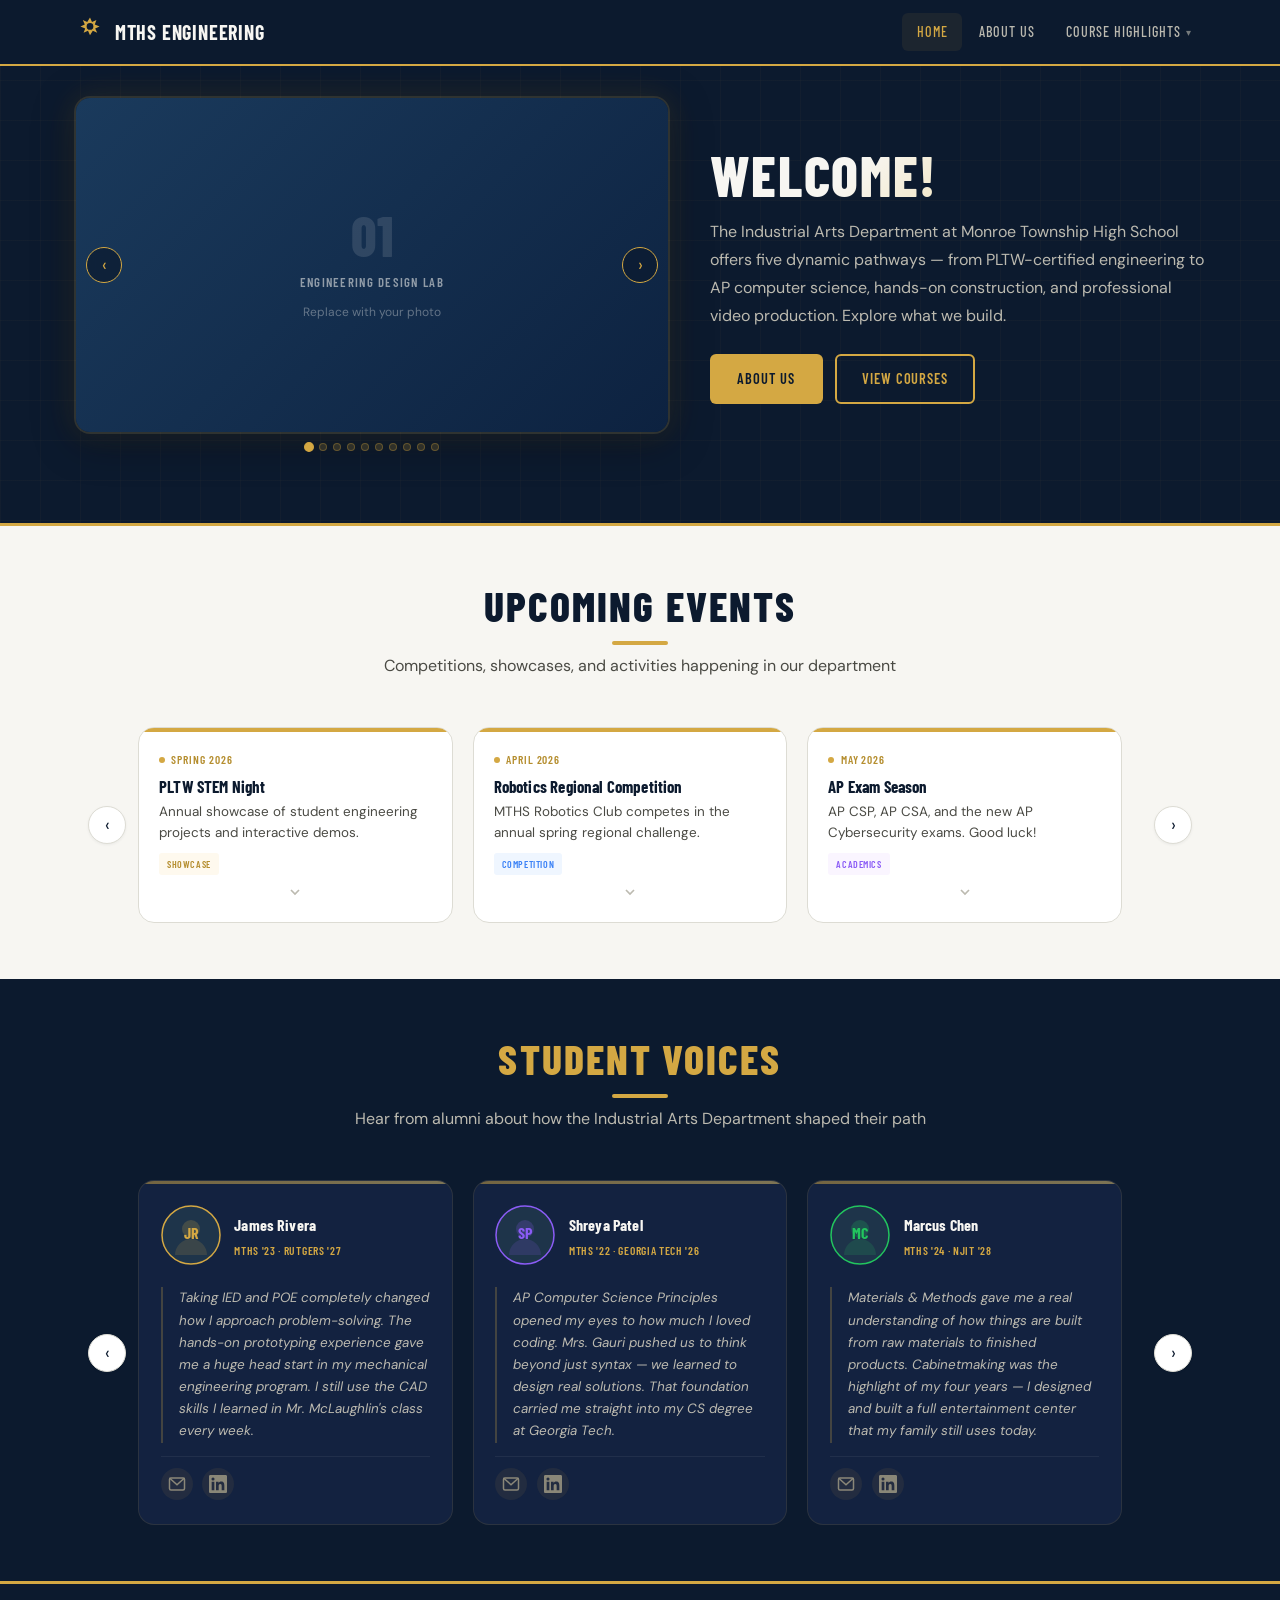
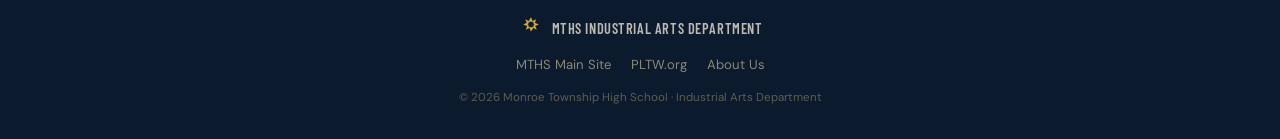
==== index.html @ e0f04384 "Initial upload of Industrial Arts website files Added base HTML pages, CSS styling, and JavaScript f" ====
<!--
═══════════════════════════════════════════════════════════════════
FILE: index.html
PAGE: Home (Main Landing Page)
SITE: MTHS Industrial Arts Department

WHAT THIS PAGE CONTAINS:
1. Navigation bar (shared with about.html)
2. Hero section — Image carousel (10 slides) + Welcome message
3. Events carousel — Upcoming department events (expandable + Google Cal)
4. Student Voices — Alumni testimonial carousel (7 students)
5. Footer (shared with about.html)

CONNECTED FILES:
- style.css — All visual styling (shared with about.html)
- script.js — All interactive behavior (shared with about.html)
- about.html — "About Us" subpage (linked from nav and buttons)

TO ADD/CHANGE IMAGES IN THE CAROUSEL:
Replace the .slide-placeholder divs inside .carousel-track with <img> tags.
Example: <div class="carousel-slide"><img src="images/photo1.jpg" alt="Lab"></div>

TO ADD A NEW EVENT:
Copy an existing .event-card div, change the text, and update the
data-gcal-* attributes for Google Calendar integration.

TO ADD A NEW TESTIMONIAL:
Copy an existing .testimonial-card div and update the name, schools,
quote text, avatar initials/color, and contact links.
═══════════════════════════════════════════════════════════════════
-->
<!DOCTYPE html>
<html lang="en">
<head>
    <!-- Character encoding and responsive viewport for all devices -->
    <meta charset="UTF-8">
    <meta name="viewport" content="width=device-width, initial-scale=1.0">
    <title>MTHS Engineering — Monroe Township High School</title>
    <!-- Google Fonts: Barlow Condensed (headings) + DM Sans (body text)
         preconnect speeds up the font loading by establishing early connections -->
    <link rel="preconnect" href="https://fonts.googleapis.com">
    <link rel="preconnect" href="https://fonts.gstatic.com" crossorigin>
    <link href="https://fonts.googleapis.com/css2?family=Barlow+Condensed:wght@300;400;500;600;700;800&family=DM+Sans:ital,wght@0,300;0,400;0,500;0,600;0,700;1,400&display=swap" rel="stylesheet">
    <!-- Main stylesheet — shared between index.html and about.html -->
    <link rel="stylesheet" href="style.css">
</head>
<body>

    <!-- ═══════════════════════════════════════════════════════════
         NAVIGATION BAR
         Fixed to top of page. Contains:
         - Logo (spinning gear SVG + site name) — links to home
         - Nav links (Home, About Us) — "active" class highlights current page
         - Hamburger button — shown only on mobile (≤700px), toggles menu
         The navbar gains a shadow (.scrolled class) when user scrolls past 40px.
         ═══════════════════════════════════════════════════════════ -->
    <nav class="main-nav" id="navbar">
        <div class="nav-inner">
            <a href="index.html" class="nav-brand">
                <svg class="nav-gear" viewBox="0 0 40 40" width="32" height="32">
                    <path d="M20 2l2.5 5.5 5.5-2.5-2 5.5L32 13l-5.5 2.5L29 21l-5.5-2.5L20 24l-2.5-5.5L12 21l2-5.5L8 13l5.5-2.5L11 5l5.5 2.5z" fill="#d4a843"/>
                    <circle cx="20" cy="13" r="5" fill="#0c1a2e" stroke="#d4a843" stroke-width="1.5"/>
                </svg>
                <span>MTHS Engineering</span>
            </a>
            <div class="nav-links" id="navLinks">
                <a href="index.html" class="nav-link active">Home</a>
                <a href="about.html" class="nav-link">About Us</a>
                <div class="nav-dropdown" id="courseDropdown">
                    <span class="nav-link nav-dropdown-toggle" id="courseDropdownToggle">Course Highlights</span>
                    <div class="nav-dropdown-menu">
                        <div class="nav-dropdown-menu-inner">
                            <a href="ied.html"><div class="dd-icon">IED</div><div class="dd-text"><span>Intro to Engineering Design</span><span>PLTW &middot; Grades 9-10</span></div></a>
                            <a href="poe.html"><div class="dd-icon">POE</div><div class="dd-text"><span>Principles of Engineering</span><span>PLTW &middot; Honors &middot; Grades 10-12</span></div></a>
                            <a href="capstone.html"><div class="dd-icon">CAP</div><div class="dd-text"><span>PLTW Capstone</span><span>Honors &middot; Capstone &middot; Grades 11-12</span></div></a>
                            <a href="apcsp.html"><div class="dd-icon">CSP</div><div class="dd-text"><span>AP Computer Science Principles</span><span>AP &middot; No Prereq &middot; Grades 10-12</span></div></a>
                            <a href="apcyber.html"><div class="dd-icon">CYB</div><div class="dd-text"><span>AP Cybersecurity</span><span>AP &middot; New 2026-27 &middot; Grades 10-12</span></div></a>
                            <a href="vehicular.html"><div class="dd-icon">VEH</div><div class="dd-text"><span>Vehicular Systems &amp; Metal Fab</span><span>No Prereq &middot; Grades 10-12</span></div></a>
                            <a href="morning.html"><div class="dd-icon">TMS</div><div class="dd-text"><span>The Morning Show</span><span>No Prereq &middot; Grades 9-12</span></div></a>
                        </div>
                    </div>
                </div>
            </div>
            <button class="hamburger" id="hamburger" aria-label="Toggle menu">
                <span></span><span></span><span></span>
            </button>
        </div>
    </nav>

    <!-- ═══════════ HERO: Carousel + Welcome ═══════════ -->
    <section class="hero" id="home">
        <div class="container hero-inner">

            <!-- LEFT: IMAGE CAROUSEL + DOTS -->
            <div class="hero-carousel-col">
                <div class="carousel-wrapper" id="heroCarousel">
                    <div class="carousel-track" id="heroTrack">
                        <div class="carousel-slide"><div class="slide-placeholder slide-1"><div class="slide-number">01</div><div class="slide-label">Engineering Design Lab</div><div class="slide-caption">Replace with your photo</div></div></div>
                        <div class="carousel-slide"><div class="slide-placeholder slide-2"><div class="slide-number">02</div><div class="slide-label">Robotics Workshop</div><div class="slide-caption">Replace with your photo</div></div></div>
                        <div class="carousel-slide"><div class="slide-placeholder slide-3"><div class="slide-number">03</div><div class="slide-label">3D Printing Station</div><div class="slide-caption">Replace with your photo</div></div></div>
                        <div class="carousel-slide"><div class="slide-placeholder slide-4"><div class="slide-number">04</div><div class="slide-label">Woodworking &amp; Materials</div><div class="slide-caption">Replace with your photo</div></div></div>
                        <div class="carousel-slide"><div class="slide-placeholder slide-5"><div class="slide-number">05</div><div class="slide-label">Video Production Studio</div><div class="slide-caption">Replace with your photo</div></div></div>
                        <div class="carousel-slide"><div class="slide-placeholder slide-6"><div class="slide-number">06</div><div class="slide-label">STEM Night Showcase</div><div class="slide-caption">Replace with your photo</div></div></div>
                        <div class="carousel-slide"><div class="slide-placeholder slide-7"><div class="slide-number">07</div><div class="slide-label">Computer Science Lab</div><div class="slide-caption">Replace with your photo</div></div></div>
                        <div class="carousel-slide"><div class="slide-placeholder slide-8"><div class="slide-number">08</div><div class="slide-label">CAD &amp; Drafting</div><div class="slide-caption">Replace with your photo</div></div></div>
                        <div class="carousel-slide"><div class="slide-placeholder slide-9"><div class="slide-number">09</div><div class="slide-label">Student Projects</div><div class="slide-caption">Replace with your photo</div></div></div>
                        <div class="carousel-slide"><div class="slide-placeholder slide-10"><div class="slide-number">10</div><div class="slide-label">Construction Tech</div><div class="slide-caption">Replace with your photo</div></div></div>
                    </div>
                    <button class="carousel-btn carousel-prev" id="heroPrev" aria-label="Previous slide">&#8249;</button>
                    <button class="carousel-btn carousel-next" id="heroNext" aria-label="Next slide">&#8250;</button>
                </div>
                <div class="carousel-dots" id="heroDots"></div>
            </div>

            <!-- ─── RIGHT SIDE: WELCOME MESSAGE ───
                 Contains the "Welcome!" heading, a 2-sentence intro blurb,
                 and two CTA buttons linking to the About Us page. -->
            <div class="hero-content">
                <h1 class="hero-title">Welcome!</h1>
                <p class="hero-blurb">The Industrial Arts Department at Monroe Township High School offers five dynamic pathways — from PLTW-certified engineering to AP computer science, hands-on construction, and professional video production. Explore what we build.</p>
                <div class="hero-actions">
                    <a href="about.html" class="btn btn-primary">About Us</a>
                    <a href="about.html#classes" class="btn btn-outline">View Courses</a>
                </div>
            </div>
        </div>

        <div class="hero-divider">
            <svg viewBox="0 0 1440 100" preserveAspectRatio="none"><path d="M0,100 L0,50 Q360,0 720,50 Q1080,100 1440,50 L1440,100 Z" fill="var(--white)"/></svg>
        </div>
    </section>

    <!-- ═══════════════════════════════════════════════════════════
         EVENTS CAROUSEL
         Scrolling carousel of upcoming department events.
         - Shows 3 cards at a time on desktop (JS controls card widths)
         - Auto-scrolls every 5 seconds, pauses on mouse hover
         - Click any card to expand it and reveal full details
         - Each card has a "Add to Google Calendar" button in its details
         
         GOOGLE CALENDAR INTEGRATION:
         Each card has data-gcal-* attributes that the addToGCal()
         function in script.js reads to build a Google Calendar URL.
         Date format is YYYYMMDD (e.g., "20260515" = May 15, 2026).
         
         TO ADD A NEW EVENT: Copy an existing .event-card div and update:
         - data-gcal-title, data-gcal-date, data-gcal-end
         - data-gcal-details, data-gcal-location
         - The visible text (event-date, h3, event-summary, event-details)
         ═══════════════════════════════════════════════════════════ -->
<section class="events-section" id="events">
    <div class="container">
        <h2 class="section-title">Upcoming Events</h2>
        <p class="section-desc">Competitions, showcases, and activities happening in our department</p>
        <div class="events-carousel-wrap">
            <div class="events-track-outer">
                <div class="events-track" id="eventsTrack">

                    <div class="event-card" data-gcal-title="PLTW STEM Night" data-gcal-date="20260515" data-gcal-end="20260515" data-gcal-details="Annual showcase of student engineering projects at Monroe Township High School. Interactive demos, prototypes, and presentations open to the community." data-gcal-location="Monroe Township High School, Monroe Township, NJ">
                        <div class="event-date">Spring 2026</div>
                        <h3>PLTW STEM Night</h3>
                        <p class="event-summary">Annual showcase of student engineering projects and interactive demos.</p>
                        <span class="event-tag tag-showcase">Showcase</span>
                        <div class="event-expand-hint"><svg viewBox="0 0 24 24" width="16" height="16" fill="none" stroke="currentColor" stroke-width="2.5"><polyline points="6 9 12 15 18 9"/></svg></div>
                        <div class="event-details">
                            <p>Students from all five Industrial Arts pathways present their best work — from PLTW engineering prototypes to video production reels and construction projects. Families, prospective students, and community members are invited to explore hands-on stations and talk with students and faculty.</p>
                            <a class="gcal-btn" onclick="addToGCal(this.closest('.event-card'));event.stopPropagation()" href="javascript:void(0)"><svg viewBox="0 0 24 24" fill="none" stroke="currentColor" stroke-width="2"><rect x="3" y="4" width="18" height="18" rx="2"/><line x1="16" y1="2" x2="16" y2="6"/><line x1="8" y1="2" x2="8" y2="6"/><line x1="3" y1="10" x2="21" y2="10"/></svg> Add to Google Calendar</a>
                        </div>
                    </div>

                    <div class="event-card" data-gcal-title="Robotics Regional Competition" data-gcal-date="20260418" data-gcal-end="20260419" data-gcal-details="MTHS Robotics Club competes against schools from across the region in the annual spring robotics challenge." data-gcal-location="Monroe Township, NJ">
                        <div class="event-date">April 2026</div>
                        <h3>Robotics Regional Competition</h3>
                        <p class="event-summary">MTHS Robotics Club competes in the annual spring regional challenge.</p>
                        <span class="event-tag tag-competition">Competition</span>
                        <div class="event-expand-hint"><svg viewBox="0 0 24 24" width="16" height="16" fill="none" stroke="currentColor" stroke-width="2.5"><polyline points="6 9 12 15 18 9"/></svg></div>
                        <div class="event-details">
                            <p>Our Robotics Club team faces off against schools from across the region. Students design, build, and program their robots to complete timed challenges. Come cheer on the Falcons! Check the Robotics Club site for the latest schedule and results.</p>
                            <a class="gcal-btn" onclick="addToGCal(this.closest('.event-card'));event.stopPropagation()" href="javascript:void(0)"><svg viewBox="0 0 24 24" fill="none" stroke="currentColor" stroke-width="2"><rect x="3" y="4" width="18" height="18" rx="2"/><line x1="16" y1="2" x2="16" y2="6"/><line x1="8" y1="2" x2="8" y2="6"/><line x1="3" y1="10" x2="21" y2="10"/></svg> Add to Google Calendar</a>
                        </div>
                    </div>

                    <div class="event-card" data-gcal-title="AP Exam Season — CS &amp; Cybersecurity" data-gcal-date="20260504" data-gcal-end="20260515" data-gcal-details="AP Computer Science Principles, AP Computer Science A, and the new AP Cybersecurity exams. Study hard and good luck!" data-gcal-location="Monroe Township High School, Monroe Township, NJ">
                        <div class="event-date">May 2026</div>
                        <h3>AP Exam Season</h3>
                        <p class="event-summary">AP CSP, AP CSA, and the new AP Cybersecurity exams. Good luck!</p>
                        <span class="event-tag tag-class">Academics</span>
                        <div class="event-expand-hint"><svg viewBox="0 0 24 24" width="16" height="16" fill="none" stroke="currentColor" stroke-width="2.5"><polyline points="6 9 12 15 18 9"/></svg></div>
                        <div class="event-details">
                            <p>This year marks the debut of the AP Cybersecurity exam alongside AP Computer Science Principles and AP Computer Science A. Students who've been preparing all year will put their skills to the test. Talk to Mrs. Gauri or your AP instructor if you have questions about exam day logistics.</p>
                            <a class="gcal-btn" onclick="addToGCal(this.closest('.event-card'));event.stopPropagation()" href="javascript:void(0)"><svg viewBox="0 0 24 24" fill="none" stroke="currentColor" stroke-width="2"><rect x="3" y="4" width="18" height="18" rx="2"/><line x1="16" y1="2" x2="16" y2="6"/><line x1="8" y1="2" x2="8" y2="6"/><line x1="3" y1="10" x2="21" y2="10"/></svg> Add to Google Calendar</a>
                        </div>
                    </div>

                    <div class="event-card" data-gcal-title="Coding Club Weekly Meetup" data-gcal-date="20260410" data-gcal-end="20260410" data-gcal-details="Weekly collaborative coding sessions, hackathon prep, and project showcases. All skill levels welcome. Meets every week." data-gcal-location="Monroe Township High School, Computer Lab">
                        <div class="event-date">Ongoing</div>
                        <h3>Coding Club Meetups</h3>
                        <p class="event-summary">Weekly coding sessions, hackathon prep, and project showcases.</p>
                        <span class="event-tag tag-club">Club</span>
                        <div class="event-expand-hint"><svg viewBox="0 0 24 24" width="16" height="16" fill="none" stroke="currentColor" stroke-width="2.5"><polyline points="6 9 12 15 18 9"/></svg></div>
                        <div class="event-details">
                            <p>Open to all skill levels — whether you're just starting out or building full-stack apps. Bring your laptop, pick a project, and code with friends. Upcoming focus: preparing for the spring hackathon and wrapping up club portfolio projects.</p>
                            <a class="gcal-btn" onclick="addToGCal(this.closest('.event-card'));event.stopPropagation()" href="javascript:void(0)"><svg viewBox="0 0 24 24" fill="none" stroke="currentColor" stroke-width="2"><rect x="3" y="4" width="18" height="18" rx="2"/><line x1="16" y1="2" x2="16" y2="6"/><line x1="8" y1="2" x2="8" y2="6"/><line x1="3" y1="10" x2="21" y2="10"/></svg> Add to Google Calendar</a>
                        </div>
                    </div>

                    <div class="event-card" data-gcal-title="Senior Capstone Presentations" data-gcal-date="20260520" data-gcal-end="20260522" data-gcal-details="Honors Applied Research and Design students present and defend their year-long engineering projects before a panel of industry professionals." data-gcal-location="Monroe Township High School, Monroe Township, NJ">
                        <div class="event-date">May 2026</div>
                        <h3>Senior Capstone Presentations</h3>
                        <p class="event-summary">Honors Capstone students defend their year-long engineering projects.</p>
                        <span class="event-tag tag-showcase">Showcase</span>
                        <div class="event-expand-hint"><svg viewBox="0 0 24 24" width="16" height="16" fill="none" stroke="currentColor" stroke-width="2.5"><polyline points="6 9 12 15 18 9"/></svg></div>
                        <div class="event-details">
                            <p>The culminating event of the PLTW Engineering sequence. Senior teams present original engineering solutions — from concept through prototype — to an external panel of industry professionals and higher education partners. A must-see for underclassmen considering the engineering track.</p>
                            <a class="gcal-btn" onclick="addToGCal(this.closest('.event-card'));event.stopPropagation()" href="javascript:void(0)"><svg viewBox="0 0 24 24" fill="none" stroke="currentColor" stroke-width="2"><rect x="3" y="4" width="18" height="18" rx="2"/><line x1="16" y1="2" x2="16" y2="6"/><line x1="8" y1="2" x2="8" y2="6"/><line x1="3" y1="10" x2="21" y2="10"/></svg> Add to Google Calendar</a>
                        </div>
                    </div>

                    <div class="event-card" data-gcal-title="Film Festival Submissions" data-gcal-date="20260501" data-gcal-end="20260530" data-gcal-details="Video Production III students submit short films, documentaries, and PSAs to state and national contests." data-gcal-location="Monroe Township High School, Monroe Township, NJ">
                        <div class="event-date">Spring 2026</div>
                        <h3>Film Festival Submissions</h3>
                        <p class="event-summary">VP III students submit short films and docs to state &amp; national contests.</p>
                        <span class="event-tag tag-competition">Competition</span>
                        <div class="event-expand-hint"><svg viewBox="0 0 24 24" width="16" height="16" fill="none" stroke="currentColor" stroke-width="2.5"><polyline points="6 9 12 15 18 9"/></svg></div>
                        <div class="event-details">
                            <p>Advanced Video Production students have been working all year on dramatic scenes, short films, documentaries, and commercials. Their best pieces are submitted to recognized state and national competitions. Stay tuned for screening dates where you can watch the final cuts.</p>
                            <a class="gcal-btn" onclick="addToGCal(this.closest('.event-card'));event.stopPropagation()" href="javascript:void(0)"><svg viewBox="0 0 24 24" fill="none" stroke="currentColor" stroke-width="2"><rect x="3" y="4" width="18" height="18" rx="2"/><line x1="16" y1="2" x2="16" y2="6"/><line x1="8" y1="2" x2="8" y2="6"/><line x1="3" y1="10" x2="21" y2="10"/></svg> Add to Google Calendar</a>
                        </div>
                    </div>

                </div>
            </div>
            <button class="events-btn events-prev" id="eventsPrev" aria-label="Previous">&#8249;</button>
            <button class="events-btn events-next" id="eventsNext" aria-label="Next">&#8250;</button>
        </div>
    </div>
</section>


    <!-- ═══════════════════════════════════════════════════════════
         STUDENT VOICES / TESTIMONIALS
         Carousel of 7 alumni testimonial cards on a dark navy background.
         Same scrolling behavior as events carousel (3 visible, 5s auto).
         
         Each card contains:
         - Circular SVG avatar with student initials (colored by pathway)
         - Student name + "MTHS '23 · College '27" education line
         - 2-3 sentence testimonial quote
         - Email and LinkedIn contact icons
         
         NOTE: All names, quotes, emails, and LinkedIn links are MOCK DATA.
         Replace with real student information when available.
         
         TO ADD A NEW TESTIMONIAL: Copy an existing .testimonial-card div
         and update the initials, name, schools, quote, and contact links.
         ═══════════════════════════════════════════════════════════ -->
    <section class="testimonials-section" id="testimonials">
        <div class="container">
            <h2 class="section-title" style="color:var(--gold)">Student Voices</h2>
            <p class="section-desc" style="color:var(--gray-300)">Hear from alumni about how the Industrial Arts Department shaped their path</p>

            <div class="testimonials-carousel-wrap">
                <div class="testimonials-track-outer">
                    <div class="testimonials-track" id="testimonialsTrack">

                        <div class="testimonial-card">
                            <div class="testimonial-top">
                                <div class="testimonial-avatar"><svg viewBox="0 0 60 60" width="60" height="60"><circle cx="30" cy="30" r="29" fill="var(--navy-surface)" stroke="var(--gold)" stroke-width="1.5"/><circle cx="30" cy="24" r="9" fill="var(--gold)" opacity=".2"/><path d="M14 50a16 16 0 0 1 32 0" fill="var(--gold)" opacity=".15"/><text x="30" y="34" text-anchor="middle" font-size="16" font-family="Barlow Condensed" font-weight="700" fill="var(--gold)">JR</text></svg></div>
                                <div class="testimonial-info">
                                    <h3>James Rivera</h3>
                                    <span class="testimonial-schools">MTHS '23 · Rutgers '27</span>
                                </div>
                            </div>
                            <p class="testimonial-quote">Taking IED and POE completely changed how I approach problem-solving. The hands-on prototyping experience gave me a huge head start in my mechanical engineering program. I still use the CAD skills I learned in Mr. McLaughlin's class every week.</p>
                            <div class="testimonial-contact">
                                <a href="mailto:jrivera@example.com" class="testimonial-link" title="Email James"><svg viewBox="0 0 24 24" width="18" height="18" fill="none" stroke="currentColor" stroke-width="2"><rect x="2" y="4" width="20" height="16" rx="2"/><polyline points="22,4 12,13 2,4"/></svg></a>
                                <a href="javascript:void(0)" class="testimonial-link" title="LinkedIn"><svg viewBox="0 0 24 24" width="18" height="18" fill="currentColor"><path d="M20.447 20.452h-3.554v-5.569c0-1.328-.027-3.037-1.852-3.037-1.853 0-2.136 1.445-2.136 2.939v5.667H9.351V9h3.414v1.561h.046c.477-.9 1.637-1.85 3.37-1.85 3.601 0 4.267 2.37 4.267 5.455v6.286zM5.337 7.433a2.062 2.062 0 01-2.063-2.065 2.064 2.064 0 112.063 2.065zm1.782 13.019H3.555V9h3.564v11.452zM22.225 0H1.771C.792 0 0 .774 0 1.729v20.542C0 23.227.792 24 1.771 24h20.451C23.2 24 24 23.227 24 22.271V1.729C24 .774 23.2 0 22.222 0h.003z"/></svg></a>
                            </div>
                        </div>

                        <div class="testimonial-card">
                            <div class="testimonial-top">
                                <div class="testimonial-avatar"><svg viewBox="0 0 60 60" width="60" height="60"><circle cx="30" cy="30" r="29" fill="var(--navy-surface)" stroke="var(--accent-purple)" stroke-width="1.5"/><circle cx="30" cy="24" r="9" fill="var(--accent-purple)" opacity=".2"/><path d="M14 50a16 16 0 0 1 32 0" fill="var(--accent-purple)" opacity=".15"/><text x="30" y="34" text-anchor="middle" font-size="16" font-family="Barlow Condensed" font-weight="700" fill="var(--accent-purple)">SP</text></svg></div>
                                <div class="testimonial-info">
                                    <h3>Shreya Patel</h3>
                                    <span class="testimonial-schools">MTHS '22 · Georgia Tech '26</span>
                                </div>
                            </div>
                            <p class="testimonial-quote">AP Computer Science Principles opened my eyes to how much I loved coding. Mrs. Gauri pushed us to think beyond just syntax — we learned to design real solutions. That foundation carried me straight into my CS degree at Georgia Tech.</p>
                            <div class="testimonial-contact">
                                <a href="mailto:spatel@example.com" class="testimonial-link" title="Email Shreya"><svg viewBox="0 0 24 24" width="18" height="18" fill="none" stroke="currentColor" stroke-width="2"><rect x="2" y="4" width="20" height="16" rx="2"/><polyline points="22,4 12,13 2,4"/></svg></a>
                                <a href="javascript:void(0)" class="testimonial-link" title="LinkedIn"><svg viewBox="0 0 24 24" width="18" height="18" fill="currentColor"><path d="M20.447 20.452h-3.554v-5.569c0-1.328-.027-3.037-1.852-3.037-1.853 0-2.136 1.445-2.136 2.939v5.667H9.351V9h3.414v1.561h.046c.477-.9 1.637-1.85 3.37-1.85 3.601 0 4.267 2.37 4.267 5.455v6.286zM5.337 7.433a2.062 2.062 0 01-2.063-2.065 2.064 2.064 0 112.063 2.065zm1.782 13.019H3.555V9h3.564v11.452zM22.225 0H1.771C.792 0 0 .774 0 1.729v20.542C0 23.227.792 24 1.771 24h20.451C23.2 24 24 23.227 24 22.271V1.729C24 .774 23.2 0 22.222 0h.003z"/></svg></a>
                            </div>
                        </div>

                        <div class="testimonial-card">
                            <div class="testimonial-top">
                                <div class="testimonial-avatar"><svg viewBox="0 0 60 60" width="60" height="60"><circle cx="30" cy="30" r="29" fill="var(--navy-surface)" stroke="var(--accent-green)" stroke-width="1.5"/><circle cx="30" cy="24" r="9" fill="var(--accent-green)" opacity=".2"/><path d="M14 50a16 16 0 0 1 32 0" fill="var(--accent-green)" opacity=".15"/><text x="30" y="34" text-anchor="middle" font-size="16" font-family="Barlow Condensed" font-weight="700" fill="var(--accent-green)">MC</text></svg></div>
                                <div class="testimonial-info">
                                    <h3>Marcus Chen</h3>
                                    <span class="testimonial-schools">MTHS '24 · NJIT '28</span>
                                </div>
                            </div>
                            <p class="testimonial-quote">Materials &amp; Methods gave me a real understanding of how things are built from raw materials to finished products. Cabinetmaking was the highlight of my four years — I designed and built a full entertainment center that my family still uses today.</p>
                            <div class="testimonial-contact">
                                <a href="mailto:mchen@example.com" class="testimonial-link" title="Email Marcus"><svg viewBox="0 0 24 24" width="18" height="18" fill="none" stroke="currentColor" stroke-width="2"><rect x="2" y="4" width="20" height="16" rx="2"/><polyline points="22,4 12,13 2,4"/></svg></a>
                                <a href="javascript:void(0)" class="testimonial-link" title="LinkedIn"><svg viewBox="0 0 24 24" width="18" height="18" fill="currentColor"><path d="M20.447 20.452h-3.554v-5.569c0-1.328-.027-3.037-1.852-3.037-1.853 0-2.136 1.445-2.136 2.939v5.667H9.351V9h3.414v1.561h.046c.477-.9 1.637-1.85 3.37-1.85 3.601 0 4.267 2.37 4.267 5.455v6.286zM5.337 7.433a2.062 2.062 0 01-2.063-2.065 2.064 2.064 0 112.063 2.065zm1.782 13.019H3.555V9h3.564v11.452zM22.225 0H1.771C.792 0 0 .774 0 1.729v20.542C0 23.227.792 24 1.771 24h20.451C23.2 24 24 23.227 24 22.271V1.729C24 .774 23.2 0 22.222 0h.003z"/></svg></a>
                            </div>
                        </div>

                        <div class="testimonial-card">
                            <div class="testimonial-top">
                                <div class="testimonial-avatar"><svg viewBox="0 0 60 60" width="60" height="60"><circle cx="30" cy="30" r="29" fill="var(--navy-surface)" stroke="var(--accent-orange)" stroke-width="1.5"/><circle cx="30" cy="24" r="9" fill="var(--accent-orange)" opacity=".2"/><path d="M14 50a16 16 0 0 1 32 0" fill="var(--accent-orange)" opacity=".15"/><text x="30" y="34" text-anchor="middle" font-size="16" font-family="Barlow Condensed" font-weight="700" fill="var(--accent-orange)">OW</text></svg></div>
                                <div class="testimonial-info">
                                    <h3>Olivia Williams</h3>
                                    <span class="testimonial-schools">MTHS '23 · NYU Tisch '27</span>
                                </div>
                            </div>
                            <p class="testimonial-quote">Video Production I through III taught me everything from lighting to post-production editing. We submitted our short film to a state competition and placed third. That portfolio piece is what got me into Tisch's film program.</p>
                            <div class="testimonial-contact">
                                <a href="mailto:owilliams@example.com" class="testimonial-link" title="Email Olivia"><svg viewBox="0 0 24 24" width="18" height="18" fill="none" stroke="currentColor" stroke-width="2"><rect x="2" y="4" width="20" height="16" rx="2"/><polyline points="22,4 12,13 2,4"/></svg></a>
                                <a href="javascript:void(0)" class="testimonial-link" title="LinkedIn"><svg viewBox="0 0 24 24" width="18" height="18" fill="currentColor"><path d="M20.447 20.452h-3.554v-5.569c0-1.328-.027-3.037-1.852-3.037-1.853 0-2.136 1.445-2.136 2.939v5.667H9.351V9h3.414v1.561h.046c.477-.9 1.637-1.85 3.37-1.85 3.601 0 4.267 2.37 4.267 5.455v6.286zM5.337 7.433a2.062 2.062 0 01-2.063-2.065 2.064 2.064 0 112.063 2.065zm1.782 13.019H3.555V9h3.564v11.452zM22.225 0H1.771C.792 0 0 .774 0 1.729v20.542C0 23.227.792 24 1.771 24h20.451C23.2 24 24 23.227 24 22.271V1.729C24 .774 23.2 0 22.222 0h.003z"/></svg></a>
                            </div>
                        </div>

                        <div class="testimonial-card">
                            <div class="testimonial-top">
                                <div class="testimonial-avatar"><svg viewBox="0 0 60 60" width="60" height="60"><circle cx="30" cy="30" r="29" fill="var(--navy-surface)" stroke="var(--accent-blue)" stroke-width="1.5"/><circle cx="30" cy="24" r="9" fill="var(--accent-blue)" opacity=".2"/><path d="M14 50a16 16 0 0 1 32 0" fill="var(--accent-blue)" opacity=".15"/><text x="30" y="34" text-anchor="middle" font-size="16" font-family="Barlow Condensed" font-weight="700" fill="var(--accent-blue)">DK</text></svg></div>
                                <div class="testimonial-info">
                                    <h3>Daniel Kim</h3>
                                    <span class="testimonial-schools">MTHS '24 · Stevens '28</span>
                                </div>
                            </div>
                            <p class="testimonial-quote">The Honors Capstone was the most challenging and rewarding experience of high school. Our team built a working prototype from scratch and presented it to real engineers. That experience taught me more about teamwork than any textbook ever could.</p>
                            <div class="testimonial-contact">
                                <a href="mailto:dkim@example.com" class="testimonial-link" title="Email Daniel"><svg viewBox="0 0 24 24" width="18" height="18" fill="none" stroke="currentColor" stroke-width="2"><rect x="2" y="4" width="20" height="16" rx="2"/><polyline points="22,4 12,13 2,4"/></svg></a>
                                <a href="javascript:void(0)" class="testimonial-link" title="LinkedIn"><svg viewBox="0 0 24 24" width="18" height="18" fill="currentColor"><path d="M20.447 20.452h-3.554v-5.569c0-1.328-.027-3.037-1.852-3.037-1.853 0-2.136 1.445-2.136 2.939v5.667H9.351V9h3.414v1.561h.046c.477-.9 1.637-1.85 3.37-1.85 3.601 0 4.267 2.37 4.267 5.455v6.286zM5.337 7.433a2.062 2.062 0 01-2.063-2.065 2.064 2.064 0 112.063 2.065zm1.782 13.019H3.555V9h3.564v11.452zM22.225 0H1.771C.792 0 0 .774 0 1.729v20.542C0 23.227.792 24 1.771 24h20.451C23.2 24 24 23.227 24 22.271V1.729C24 .774 23.2 0 22.222 0h.003z"/></svg></a>
                            </div>
                        </div>

                        <div class="testimonial-card">
                            <div class="testimonial-top">
                                <div class="testimonial-avatar"><svg viewBox="0 0 60 60" width="60" height="60"><circle cx="30" cy="30" r="29" fill="var(--navy-surface)" stroke="var(--accent-red)" stroke-width="1.5"/><circle cx="30" cy="24" r="9" fill="var(--accent-red)" opacity=".2"/><path d="M14 50a16 16 0 0 1 32 0" fill="var(--accent-red)" opacity=".15"/><text x="30" y="34" text-anchor="middle" font-size="16" font-family="Barlow Condensed" font-weight="700" fill="var(--accent-red)">AT</text></svg></div>
                                <div class="testimonial-info">
                                    <h3>Aisha Thompson</h3>
                                    <span class="testimonial-schools">MTHS '25 · Penn State '29</span>
                                </div>
                            </div>
                            <p class="testimonial-quote">Cybersecurity was unlike any class I'd taken before — we actually broke into virtual networks to learn how to defend them. Between that and AP CSA, I felt completely prepared walking into my college cybersecurity courses on day one.</p>
                            <div class="testimonial-contact">
                                <a href="mailto:athompson@example.com" class="testimonial-link" title="Email Aisha"><svg viewBox="0 0 24 24" width="18" height="18" fill="none" stroke="currentColor" stroke-width="2"><rect x="2" y="4" width="20" height="16" rx="2"/><polyline points="22,4 12,13 2,4"/></svg></a>
                                <a href="javascript:void(0)" class="testimonial-link" title="LinkedIn"><svg viewBox="0 0 24 24" width="18" height="18" fill="currentColor"><path d="M20.447 20.452h-3.554v-5.569c0-1.328-.027-3.037-1.852-3.037-1.853 0-2.136 1.445-2.136 2.939v5.667H9.351V9h3.414v1.561h.046c.477-.9 1.637-1.85 3.37-1.85 3.601 0 4.267 2.37 4.267 5.455v6.286zM5.337 7.433a2.062 2.062 0 01-2.063-2.065 2.064 2.064 0 112.063 2.065zm1.782 13.019H3.555V9h3.564v11.452zM22.225 0H1.771C.792 0 0 .774 0 1.729v20.542C0 23.227.792 24 1.771 24h20.451C23.2 24 24 23.227 24 22.271V1.729C24 .774 23.2 0 22.222 0h.003z"/></svg></a>
                            </div>
                        </div>

                        <div class="testimonial-card">
                            <div class="testimonial-top">
                                <div class="testimonial-avatar"><svg viewBox="0 0 60 60" width="60" height="60"><circle cx="30" cy="30" r="29" fill="var(--navy-surface)" stroke="var(--gold-light)" stroke-width="1.5"/><circle cx="30" cy="24" r="9" fill="var(--gold-light)" opacity=".2"/><path d="M14 50a16 16 0 0 1 32 0" fill="var(--gold-light)" opacity=".15"/><text x="30" y="34" text-anchor="middle" font-size="16" font-family="Barlow Condensed" font-weight="700" fill="var(--gold-light)">EM</text></svg></div>
                                <div class="testimonial-info">
                                    <h3>Ethan Morales</h3>
                                    <span class="testimonial-schools">MTHS '22 · Rowan '26</span>
                                </div>
                            </div>
                            <p class="testimonial-quote">I came into Construction Tech not knowing which end of a hammer to hold, and left with real skills in framing, electrical, and project planning. That class gave me the confidence to pursue civil engineering and I've never looked back.</p>
                            <div class="testimonial-contact">
                                <a href="mailto:emorales@example.com" class="testimonial-link" title="Email Ethan"><svg viewBox="0 0 24 24" width="18" height="18" fill="none" stroke="currentColor" stroke-width="2"><rect x="2" y="4" width="20" height="16" rx="2"/><polyline points="22,4 12,13 2,4"/></svg></a>
                                <a href="javascript:void(0)" class="testimonial-link" title="LinkedIn"><svg viewBox="0 0 24 24" width="18" height="18" fill="currentColor"><path d="M20.447 20.452h-3.554v-5.569c0-1.328-.027-3.037-1.852-3.037-1.853 0-2.136 1.445-2.136 2.939v5.667H9.351V9h3.414v1.561h.046c.477-.9 1.637-1.85 3.37-1.85 3.601 0 4.267 2.37 4.267 5.455v6.286zM5.337 7.433a2.062 2.062 0 01-2.063-2.065 2.064 2.064 0 112.063 2.065zm1.782 13.019H3.555V9h3.564v11.452zM22.225 0H1.771C.792 0 0 .774 0 1.729v20.542C0 23.227.792 24 1.771 24h20.451C23.2 24 24 23.227 24 22.271V1.729C24 .774 23.2 0 22.222 0h.003z"/></svg></a>
                            </div>
                        </div>

                    </div>
                </div>
                <button class="events-btn events-prev" id="testPrev" aria-label="Previous">&#8249;</button>
                <button class="events-btn events-next" id="testNext" aria-label="Next">&#8250;</button>
            </div>
        </div>
    </section>

    <!-- ═══════════════════════════════════════════════════════════
         FOOTER
         Shared design across all pages. Contains:
         - Gear logo + "MTHS Industrial Arts Department" text
         - External links (MTHS main site, PLTW.org, About Us page)
         - Copyright notice
         ═══════════════════════════════════════════════════════════ -->
    <footer class="site-footer">
        <div class="container">
            <div class="footer-inner">
                <div class="footer-brand">
                    <svg viewBox="0 0 40 40" width="26" height="26"><path d="M20 2l2.5 5.5 5.5-2.5-2 5.5L32 13l-5.5 2.5L29 21l-5.5-2.5L20 24l-2.5-5.5L12 21l2-5.5L8 13l5.5-2.5L11 5l5.5 2.5z" fill="#d4a843"/><circle cx="20" cy="13" r="5" fill="#0c1a2e" stroke="#d4a843" stroke-width="1"/></svg>
                    <span>MTHS Industrial Arts Department</span>
                </div>
                <div class="footer-links">
                    <a href="https://www.monroe.k12.nj.us/mths" target="_blank" rel="noopener">MTHS Main Site</a>
                    <a href="https://www.pltw.org" target="_blank" rel="noopener">PLTW.org</a>
                    <a href="about.html">About Us</a>
                </div>
                <p class="footer-copy">&copy; 2026 Monroe Township High School · Industrial Arts Department</p>
            </div>
        </div>
    </footer>

    <!-- Main JavaScript file — shared between index.html and about.html.
         Handles: carousels, nav, scroll effects, event expand, Google Calendar -->
    <script src="script.js"></script>
</body>
</html>
---- style.css ----
/* ═══════════════════════════════════════════════════════════════════
   MTHS Industrial Arts Department — Shared Stylesheet
   ─────────────────────────────────────────────────────────────────
   FILE: style.css
   USED BY: index.html (Home) and about.html (About Us)
   
   DESIGN SYSTEM:
   - Color scheme: Navy blue (#0c1a2e) + Gold (#d4a843) + White (#f7f6f2)
   - Heading font: Barlow Condensed (Google Fonts) — bold, industrial feel
   - Body font: DM Sans (Google Fonts) — clean, modern readability
   - Style: Industrial-utilitarian aesthetic inspired by engineering blueprints
   
   STRUCTURE:
   1. CSS Variables (design tokens — colors, fonts, shadows, radii)
   2. Reset & base typography
   3. Navigation bar (fixed top, responsive hamburger)
   4. Buttons (primary gold, outline variants)
   5. Hero section (image carousel + welcome text)
   6. Events carousel (scrolling event cards)
   7. Testimonials carousel (student voice cards)
   8. About page sections (PLTW, pathways, faculty, courses, clubs)
   9. Page header (subpage banner)
   10. Animations (fadeUp on load)
   11. Responsive breakpoints (900px tablet, 700px mobile)
   ═══════════════════════════════════════════════════════════════════ */

/* ─────────────────────────────────────────────────────────────────
   CSS VARIABLES (Design Tokens)
   All colors, fonts, shadows, and radii are defined here.
   To change the site's color scheme, edit these values.
   ───────────────────────────────────────────────────────────────── */
:root {
    /* PRIMARY COLORS — Navy blues (backgrounds, nav, hero) */
    --navy:        #0c1a2e;
    --navy-mid:    #132240;
    --navy-light:  #1b2f50;
    --navy-surface:#1e344a;
    /* ACCENT COLORS — Gold (highlights, buttons, borders, headings) */
    --gold:        #d4a843;
    --gold-dark:   #b58e2f;
    --gold-light:  #e8c76a;
    --gold-pale:   #f5e6c0;
    /* NEUTRAL COLORS — Whites, creams, grays (backgrounds, text, borders) */
    --white:       #f7f6f2;
    --white-pure:  #ffffff;
    --cream:       #faf8f3;
    --gray-100:    #efeee8;
    --gray-200:    #dddcd4;
    --gray-300:    #bcbab0;
    --gray-400:    #8a8778;
    --gray-500:    #5e5c52;
    --text:        #1a1a18;
    --text-muted:  #4a4a44;
    /* PATHWAY ACCENT COLORS — Used for course cards and pathway indicators */
    --accent-blue:   #3b82f6;   /* PLTW Engineering */
    --accent-purple: #8b5cf6; /* Computer Science */
    --accent-green:  #22c55e;  /* Materials & Construction */
    --accent-orange: #f59e0b; /* Video & Media */
    --accent-red:    #ef4444;    /* Used for faculty avatar borders */
    /* TYPOGRAPHY — loaded from Google Fonts in HTML <head> */
    --font-heading: 'Barlow Condensed', 'Arial Narrow', sans-serif; /* Headings, nav, badges */
    --font-body:    'DM Sans', 'Segoe UI', sans-serif;             /* Body text, paragraphs */
    /* SHADOWS — layered depth for cards, nav, hero */
    --shadow-sm:  0 1px 3px rgba(12,26,46,.06);
    --shadow-md:  0 4px 16px rgba(12,26,46,.09);
    --shadow-lg:  0 8px 32px rgba(12,26,46,.13);
    --shadow-glow:0 0 30px rgba(212,168,67,.15);
    /* BORDER RADII — consistent rounding across components */
    --radius-sm:  6px;
    --radius-md:  10px;
    --radius-lg:  16px;
    /* EASING — smooth Material Design-style transitions */
    --ease: cubic-bezier(.4,0,.2,1);
}

/* ─────────────────────────────────────────────────────────────────
   CSS RESET & BASE STYLES
   Removes default browser margins/padding, sets box-sizing,
   and establishes base typography for the entire site.
   ───────────────────────────────────────────────────────────────── */
*,*::before,*::after{box-sizing:border-box;margin:0;padding:0}
html{scroll-behavior:smooth;scroll-padding-top:72px}
body{font-family:var(--font-body);color:var(--text);background:var(--white);line-height:1.65;-webkit-font-smoothing:antialiased;overflow-x:hidden}
img{max-width:100%;display:block}
a{text-decoration:none;color:inherit}
button{font-family:inherit}

/* Container constrains content to max 1180px and centers it horizontally */
.container{max-width:1180px;margin:0 auto;padding:0 1.5rem}

/* All headings use Barlow Condensed for the industrial feel */
h1,h2,h3,h4{font-family:var(--font-heading);font-weight:700;line-height:1.15;letter-spacing:.01em}

/* Section title: centered uppercase heading with a gold underline bar.
   Used at the top of every major section (Events, Testimonials, PLTW, etc.)
   clamp() makes the font size responsive: min 1.8rem, preferred 3.5vw, max 2.6rem */
.section-title{font-size:clamp(1.8rem,3.5vw,2.6rem);font-weight:800;text-transform:uppercase;letter-spacing:.05em;color:var(--navy);text-align:center;margin-bottom:.5rem}
.section-title::after{content:'';display:block;width:56px;height:3.5px;background:var(--gold);margin:.7rem auto 0;border-radius:2px}
.section-desc{text-align:center;color:var(--text-muted);font-size:1rem;max-width:580px;margin:0 auto 2.5rem}

/* ─────────────────────────────────────────────────────────────────
   NAVIGATION BAR
   Fixed to top of viewport (position:fixed). Navy background with
   gold bottom border. Contains: logo/brand (left), nav links (right),
   and a hamburger button (hidden on desktop, visible on mobile).
   
   .scrolled class is added by JavaScript when user scrolls past 40px,
   which adds a shadow to make the nav feel "elevated."
   ───────────────────────────────────────────────────────────────── */
.main-nav{position:fixed;top:0;left:0;right:0;z-index:1000;background:var(--navy);border-bottom:2px solid var(--gold);transition:box-shadow .3s var(--ease)}
.main-nav.scrolled{box-shadow:var(--shadow-lg)}
.nav-inner{max-width:1180px;margin:0 auto;padding:0 1.5rem;display:flex;align-items:center;justify-content:space-between;height:64px}
.nav-brand{display:flex;align-items:center;gap:.55rem;color:var(--white);font-family:var(--font-heading);font-size:1.25rem;font-weight:700;letter-spacing:.04em;text-transform:uppercase}
/* The gear SVG in the logo spins continuously (20s per rotation) */
.nav-gear{width:32px;height:32px;animation:spin 20s linear infinite}
@keyframes spin{to{transform:rotate(360deg)}}

.nav-links{display:flex;gap:.15rem}
.nav-link{color:var(--gray-300);font-family:var(--font-heading);font-size:.88rem;font-weight:500;letter-spacing:.07em;text-transform:uppercase;padding:.45rem .9rem;border-radius:var(--radius-sm);transition:all .25s var(--ease)}
.nav-link:hover,.nav-link.active{color:var(--gold);background:rgba(212,168,67,.08)}

/* HAMBURGER MENU — hidden by default (display:none).
   Shown on mobile via @media(max-width:700px).
   Three <span> bars animate into an X when .open class is toggled by JS. */
.hamburger{display:none;flex-direction:column;gap:5px;background:none;border:none;cursor:pointer;padding:6px}
.hamburger span{width:24px;height:2.5px;background:var(--gold);border-radius:2px;transition:all .25s var(--ease)}
.hamburger.open span:nth-child(1){transform:rotate(45deg) translate(5px,5px)}
.hamburger.open span:nth-child(2){opacity:0}
.hamburger.open span:nth-child(3){transform:rotate(-45deg) translate(5px,-5px)}

/* ─────────────────────────────────────────────────────────────────
   BUTTONS
   Three variants used across the site:
   .btn-primary  — solid gold background, navy text (main CTA)
   .btn-outline  — transparent with gold border (secondary CTA, dark bg)
   .btn-outline-dark — transparent with navy border (secondary CTA, light bg)
   All buttons lift 2px on hover with a subtle shadow/glow.
   ───────────────────────────────────────────────────────────────── */
.btn{display:inline-flex;align-items:center;gap:.4rem;padding:.7rem 1.6rem;font-family:var(--font-heading);font-size:.9rem;font-weight:600;text-transform:uppercase;letter-spacing:.06em;border-radius:var(--radius-sm);transition:all .25s var(--ease);cursor:pointer;border:2px solid transparent}
.btn-primary{background:var(--gold);color:var(--navy)}
.btn-primary:hover{background:var(--gold-light);transform:translateY(-2px);box-shadow:var(--shadow-glow)}
.btn-outline{border-color:var(--gold);color:var(--gold);background:transparent}
.btn-outline:hover{background:rgba(212,168,67,.1);transform:translateY(-2px)}
.btn-outline-dark{border-color:var(--navy);color:var(--navy);background:transparent}
.btn-outline-dark:hover{background:var(--navy);color:var(--gold)}

/* ─────────────────────────────────────────────────────────────────
   HERO SECTION (index.html only)
   The main landing area visitors see first. Contains:
   - Left: Image carousel (10 placeholder slides, auto-rotates every 4s)
   - Right: Welcome heading + blurb + CTA buttons
   
   Layout uses CSS Grid with a 1.2fr/1fr split to give the carousel
   slightly more space. Navy background with a subtle blueprint-grid
   texture created via the ::before pseudo-element.
   ───────────────────────────────────────────────────────────────── */
.hero{position:relative;background:var(--navy);padding:96px 0 4.5rem;overflow:hidden;min-height:0}

/* Blueprint grid texture — faint gold lines at 40px intervals, purely decorative */
.hero::before{content:'';position:absolute;inset:0;background-image:
    linear-gradient(rgba(212,168,67,.03) 1px, transparent 1px),
    linear-gradient(90deg, rgba(212,168,67,.03) 1px, transparent 1px);
    background-size:40px 40px;pointer-events:none}

/* Grid layout: 1.2fr (carousel) vs 1fr (text) = ~55/45 width split */
.hero-inner{display:grid;grid-template-columns:1.2fr 1fr;gap:2.5rem;align-items:center;position:relative;z-index:2}

/* Left column: stacks the carousel and the navigation dots vertically */
.hero-carousel-col{display:flex;flex-direction:column;gap:.6rem}

/* IMAGE CAROUSEL
   Uses the padding-bottom aspect ratio trick: height:0 + padding-bottom:56%
   makes the box 56% as tall as it is wide (roughly 16:9).
   max-height:340px prevents it from getting too tall on wide screens.
   The carousel-track is absolutely positioned inside and holds all slides
   in a horizontal row — JS moves it with translateX to show each slide. */
.carousel-wrapper{position:relative;width:100%;height:0;padding-bottom:56%;border-radius:var(--radius-lg);overflow:hidden;border:2px solid rgba(212,168,67,.18);box-shadow:0 8px 40px rgba(0,0,0,.35),var(--shadow-glow);max-height:340px}

.carousel-track{position:absolute;top:0;left:0;width:100%;height:100%;display:flex;transition:transform .6s var(--ease)}
.carousel-slide{min-width:100%;height:100%;display:flex;align-items:center;justify-content:center;overflow:hidden}

/* PLACEHOLDER SLIDES — these gradient boxes will be replaced with
   real photos. Each slide-N class has a unique dark gradient background.
   To replace with images: add <img src="photo.jpg"> inside carousel-slide
   and remove the slide-placeholder div. */
.slide-placeholder{width:100%;height:100%;display:flex;flex-direction:column;align-items:center;justify-content:center;gap:.6rem;color:var(--white);text-align:center;padding:1.5rem}
.slide-placeholder .slide-number{font-family:var(--font-heading);font-size:3.5rem;font-weight:800;opacity:.12;line-height:1}
.slide-placeholder .slide-label{font-family:var(--font-heading);font-size:.8rem;font-weight:600;text-transform:uppercase;letter-spacing:.1em;opacity:.55}
.slide-placeholder .slide-caption{font-size:.75rem;opacity:.35;max-width:220px}

.slide-1{background:linear-gradient(135deg,#1a3a5c,#0d2240)}
.slide-2{background:linear-gradient(135deg,#2a1a3c,#140d2a)}
.slide-3{background:linear-gradient(135deg,#1a3c2a,#0d2a18)}
.slide-4{background:linear-gradient(135deg,#3c2a0d,#2a1a05)}
.slide-5{background:linear-gradient(135deg,#1a2a3c,#0d1828)}
.slide-6{background:linear-gradient(135deg,#2a0d1a,#1a0510)}
.slide-7{background:linear-gradient(135deg,#0d2a2a,#051a1a)}
.slide-8{background:linear-gradient(135deg,#3c3a0d,#2a2805)}
.slide-9{background:linear-gradient(135deg,#1a1a3c,#0d0d28)}
.slide-10{background:linear-gradient(135deg,#2a3c1a,#182a0d)}

.carousel-btn{position:absolute;top:50%;transform:translateY(-50%);width:36px;height:36px;border-radius:50%;background:rgba(12,26,46,.7);border:1.5px solid var(--gold);color:var(--gold);font-size:1.1rem;cursor:pointer;display:flex;align-items:center;justify-content:center;transition:all .25s var(--ease);z-index:5;backdrop-filter:blur(4px)}
.carousel-btn:hover{background:var(--gold);color:var(--navy)}
.carousel-prev{left:10px}
.carousel-next{right:10px}

.carousel-dots{display:flex;justify-content:center;gap:6px}
.dot{width:8px;height:8px;border-radius:50%;background:rgba(212,168,67,.2);border:1.5px solid rgba(212,168,67,.4);cursor:pointer;transition:all .25s var(--ease)}
.dot.active{background:var(--gold);border-color:var(--gold);transform:scale(1.25)}

/* ─── HERO CONTENT (right side) ─── */
.hero-content{color:var(--white)}
.hero-title{font-size:clamp(2.4rem,4.5vw,3.5rem);font-weight:800;text-transform:uppercase;letter-spacing:.03em;margin-bottom:.65rem;background:linear-gradient(135deg,var(--white) 30%,var(--gold-light) 100%);-webkit-background-clip:text;-webkit-text-fill-color:transparent;background-clip:text}
.hero-blurb{font-size:1rem;color:var(--gray-300);line-height:1.75;margin-bottom:1.5rem}
.hero-actions{display:flex;gap:.75rem;flex-wrap:wrap}

/* Wave divider between hero and events — currently hidden (display:none).
   Was previously a decorative SVG curve. Can be re-enabled if desired. */
/* No wave divider — clean bottom edge with subtle gold line */
.hero-divider{display:none}

/* ─────────────────────────────────────────────────────────────────
   EVENTS CAROUSEL (index.html only)
   Horizontally scrolling cards showing upcoming department events.
   - Shows 3 cards at once on desktop, 2 on tablet, 1 on mobile
   - Auto-scrolls every 5 seconds, pauses on hover
   - Cards are click-expandable to show details + Google Calendar button
   - Card widths are set dynamically by JavaScript based on viewport
   
   The gold border-top on .events-section creates a clean visual
   separator between the dark hero section and the white events area.
   ───────────────────────────────────────────────────────────────── */
.events-section{padding:3.5rem 0 3rem;background:var(--white);overflow:hidden;border-top:3px solid var(--gold)}

.events-carousel-wrap{position:relative;max-width:1100px;margin:0 auto;padding:0 3rem}
.events-track-outer{overflow:hidden;border-radius:var(--radius-md)}
.events-track{display:flex;padding:.5rem 0}

/* Card styling only (no width set here — JavaScript calculates and applies
   card widths dynamically based on how many should be visible at once) — width set by JS */
.event-card{background:var(--white-pure);border:1px solid var(--gray-200);border-radius:var(--radius-lg);padding:1.4rem 1.25rem;position:relative;overflow:hidden;cursor:pointer;transition:border-color .3s var(--ease),box-shadow .3s var(--ease)}
.event-card::before{content:'';position:absolute;top:0;left:0;right:0;height:4px;background:var(--gold);transition:height .3s var(--ease)}
.event-card:hover{border-color:var(--gold-pale);box-shadow:var(--shadow-md)}
.event-card:hover::before{height:5px}

.event-date{font-family:var(--font-heading);font-size:.72rem;font-weight:600;text-transform:uppercase;letter-spacing:.08em;color:var(--gold-dark);margin-bottom:.5rem;display:flex;align-items:center;gap:.4rem}
.event-date::before{content:'';width:6px;height:6px;border-radius:50%;background:var(--gold)}
.event-card h3{font-size:1.05rem;color:var(--navy);margin-bottom:.35rem;transition:color .2s var(--ease)}
.event-card:hover h3{color:var(--gold-dark)}
.event-card .event-summary{font-size:.84rem;color:var(--text-muted);line-height:1.55}
.event-tag{display:inline-block;font-family:var(--font-heading);font-size:.62rem;font-weight:600;text-transform:uppercase;letter-spacing:.06em;padding:.18rem .5rem;border-radius:3px;margin-top:.55rem}
.tag-competition{background:#eff6ff;color:var(--accent-blue)}
.tag-showcase{background:#fef9ee;color:var(--gold-dark)}
.tag-club{background:#f0fdf4;color:#16a34a}
.tag-class{background:#faf5ff;color:var(--accent-purple)}

/* EXPANDABLE DETAIL PANEL
   Each event card has a hidden .event-details div. When the card gets
   the .expanded class (toggled by JavaScript on click), max-height
   transitions from 0 to 300px, creating a smooth slide-down reveal.
   The detail panel contains a longer description + Google Calendar button. */
.event-details{max-height:0;overflow:hidden;transition:max-height .4s var(--ease),opacity .3s var(--ease);opacity:0}
.event-card.expanded .event-details{max-height:300px;opacity:1;margin-top:.75rem;padding-top:.75rem;border-top:1px solid var(--gray-200)}
.event-details p{font-size:.82rem;color:var(--text-muted);line-height:1.6;margin-bottom:.65rem}

/* Small down-arrow indicator that rotates 180° when the card is expanded */
.event-expand-hint{display:flex;align-items:center;justify-content:center;margin-top:.5rem;color:var(--gray-300);font-size:.75rem}
.event-expand-hint svg{transition:transform .3s var(--ease)}
.event-card.expanded .event-expand-hint svg{transform:rotate(180deg)}

/* GOOGLE CALENDAR BUTTON
   Appears inside the expanded detail panel. On click, JS reads
   data-gcal-* attributes from the card and opens Google Calendar's
   "create event" URL with pre-filled title, dates, and description. */
.gcal-btn{display:inline-flex;align-items:center;gap:.35rem;padding:.4rem .8rem;font-family:var(--font-heading);font-size:.68rem;font-weight:600;text-transform:uppercase;letter-spacing:.04em;border-radius:var(--radius-sm);background:var(--navy);color:var(--gold);border:1.5px solid var(--gold);cursor:pointer;transition:all .25s var(--ease);text-decoration:none}
.gcal-btn:hover{background:var(--gold);color:var(--navy);transform:translateY(-1px);box-shadow:0 2px 8px rgba(212,168,67,.25)}
.gcal-btn svg{width:14px;height:14px;flex-shrink:0}

/* CAROUSEL ARROW BUTTONS — positioned at left/right edges of the carousel.
   Shared class .events-btn is also reused for the testimonials carousel. */
.events-btn{position:absolute;top:50%;transform:translateY(-50%);width:38px;height:38px;border-radius:50%;background:var(--white-pure);border:1.5px solid var(--gray-200);color:var(--navy);font-size:1.1rem;cursor:pointer;display:flex;align-items:center;justify-content:center;transition:all .25s var(--ease);z-index:5;box-shadow:var(--shadow-sm)}
.events-btn:hover{border-color:var(--gold);color:var(--gold);box-shadow:var(--shadow-md)}
.events-prev{left:-2px}
.events-next{right:-2px}

@media(max-width:900px){
    .events-carousel-wrap{padding:0 2.5rem}
}
@media(max-width:600px){
    .events-carousel-wrap{padding:0 2rem}
}

/* ─────────────────────────────────────────────────────────────────
   TESTIMONIALS / STUDENT VOICES (index.html only)
   Carousel of alumni testimonial cards on a dark navy background.
   Same scrolling behavior as events (3 visible, 5s auto, hover pause).
   
   Each card contains:
   - Circular avatar with student initials (SVG, pathway-colored border)
   - Name + "MTHS '23 · College '27" school line
   - Italicized testimonial quote with gold left-border accent
   - Email + LinkedIn icon links at the bottom
   ───────────────────────────────────────────────────────────────── */
.testimonials-section{padding:3.5rem 0 3rem;background:var(--navy);overflow:hidden}
.testimonials-section .section-title::after{background:var(--gold)}

.testimonials-carousel-wrap{position:relative;max-width:1100px;margin:0 auto;padding:0 3rem}
.testimonials-track-outer{overflow:hidden;border-radius:var(--radius-md)}
.testimonials-track{display:flex;padding:.5rem 0}

.testimonial-card{background:var(--navy-mid);border:1px solid rgba(212,168,67,.12);border-radius:var(--radius-lg);padding:1.5rem 1.35rem;position:relative;overflow:hidden;transition:border-color .3s var(--ease),box-shadow .3s var(--ease)}
.testimonial-card::before{content:'';position:absolute;top:0;left:0;right:0;height:3px;background:linear-gradient(90deg,var(--gold),var(--gold-light));opacity:.5;transition:opacity .3s var(--ease)}
.testimonial-card:hover{border-color:rgba(212,168,67,.3);box-shadow:0 4px 24px rgba(0,0,0,.3)}
.testimonial-card:hover::before{opacity:1}

.testimonial-top{display:flex;align-items:center;gap:.85rem;margin-bottom:.85rem}
.testimonial-avatar{flex-shrink:0}
.testimonial-info h3{font-size:1rem;font-weight:700;color:var(--white);margin-bottom:.15rem}
.testimonial-schools{font-family:var(--font-heading);font-size:.72rem;font-weight:600;text-transform:uppercase;letter-spacing:.06em;color:var(--gold)}

/* Quote text — italicized with a gold left-border accent line */
.testimonial-quote{font-size:.84rem;color:var(--gray-300);line-height:1.65;font-style:italic;position:relative;padding-left:1rem;border-left:2px solid rgba(212,168,67,.25)}

/* Contact icons row — email envelope + LinkedIn logo in circular buttons */
.testimonial-contact{display:flex;gap:.6rem;margin-top:.85rem;padding-top:.7rem;border-top:1px solid rgba(255,255,255,.06)}
.testimonial-link{display:flex;align-items:center;justify-content:center;width:32px;height:32px;border-radius:50%;background:rgba(212,168,67,.08);color:var(--gray-400);transition:all .25s var(--ease)}
.testimonial-link:hover{background:var(--gold);color:var(--navy);transform:translateY(-1px)}

@media(max-width:900px){
    .testimonials-carousel-wrap{padding:0 2.5rem}
}
@media(max-width:600px){
    .testimonials-carousel-wrap{padding:0 2rem}
}

/* ─────────────────────────────────────────────────────────────────
   FOOTER
   Shared across all pages. Navy background with gold top border.
   Contains: gear logo + department name, external links, copyright.
   ───────────────────────────────────────────────────────────────── */
.site-footer{background:var(--navy);padding:2rem 0;border-top:3px solid var(--gold)}
.footer-inner{display:flex;flex-direction:column;align-items:center;gap:.75rem;text-align:center}
.footer-brand{display:flex;align-items:center;gap:.5rem;font-family:var(--font-heading);font-size:.9rem;font-weight:600;color:var(--gray-300);text-transform:uppercase;letter-spacing:.04em}
.footer-links{display:flex;gap:1.25rem}
.footer-links a{font-size:.82rem;color:var(--gray-400);transition:color .2s var(--ease)}
.footer-links a:hover{color:var(--gold)}
.footer-copy{font-size:.72rem;color:var(--gray-500)}

/* ═══════════════════════════════════════════════════════════════════
   ABOUT PAGE SECTIONS (about.html only)
   These styles only render on the About Us page.
   ═══════════════════════════════════════════════════════════════════ */
/* ─── PLTW EXPLAINER SECTION ───
   Two-column grid: left = text about PLTW, right = stat cards (4 numbers).
   Cream background to differentiate from the white pathways section below. */
.pltw-section{padding:5rem 0 4rem;background:var(--cream)}
.pltw-grid{display:grid;grid-template-columns:1.5fr 1fr;gap:3rem;align-items:start}
.pltw-text p{margin-bottom:1rem;font-size:.97rem;color:var(--text-muted);line-height:1.75}
.pltw-text strong{color:var(--navy)}
.pltw-stats{display:grid;grid-template-columns:1fr 1fr;gap:1rem}
.stat-card{background:var(--white-pure);border-radius:var(--radius-md);padding:1.4rem;text-align:center;border:1px solid var(--gray-200);transition:all .3s var(--ease)}
.stat-card:hover{transform:translateY(-3px);box-shadow:var(--shadow-md)}
.stat-number{font-family:var(--font-heading);font-size:2.4rem;font-weight:800;color:var(--gold);line-height:1}
.stat-label{font-family:var(--font-heading);font-size:.75rem;text-transform:uppercase;letter-spacing:.08em;color:var(--gray-500);margin-top:.25rem}

/* ─── PATHWAYS OVERVIEW ───
   Grid of 4 cards (Engineering, CS, Materials, Video) showing each
   department pathway. Each card has a colored top-border matching
   its pathway accent color, an SVG icon, and a tag badge. */
.pathways-section{padding:4.5rem 0;background:var(--white)}
.pathway-grid{display:grid;grid-template-columns:repeat(auto-fit,minmax(210px,1fr));gap:1.25rem}
.pathway-card{background:var(--white-pure);border-radius:var(--radius-lg);padding:1.75rem 1.35rem;border:1px solid var(--gray-200);transition:all .3s var(--ease);position:relative;overflow:hidden}
.pathway-card::before{content:'';position:absolute;top:0;left:0;right:0;height:4px}
.pathway-engineering::before{background:var(--accent-blue)}
.pathway-cs::before{background:var(--accent-purple)}
.pathway-materials::before{background:var(--accent-green)}
.pathway-media::before{background:var(--accent-orange)}
.pathway-standalone::before{background:var(--gray-400)}
.pathway-card:hover{transform:translateY(-4px);box-shadow:var(--shadow-lg);border-color:transparent}
.pathway-icon{margin-bottom:.85rem}
.pathway-engineering .pathway-icon{color:var(--accent-blue)}
.pathway-cs .pathway-icon{color:var(--accent-purple)}
.pathway-materials .pathway-icon{color:var(--accent-green)}
.pathway-media .pathway-icon{color:var(--accent-orange)}
.pathway-standalone .pathway-icon{color:var(--gray-400)}
.pathway-card h3{font-size:1.15rem;font-weight:700;margin-bottom:.4rem;color:var(--navy)}
.pathway-card p{font-size:.84rem;color:var(--text-muted);line-height:1.6;margin-bottom:.8rem}
.pathway-tag{display:inline-block;font-family:var(--font-heading);font-size:.65rem;font-weight:600;text-transform:uppercase;letter-spacing:.08em;padding:.2rem .55rem;border-radius:3px;background:var(--gray-100);color:var(--gray-500)}

/* ─── FACULTY SECTION ───
   "Tree" layout: department supervisor (Morolda) at top in a large
   navy card, connected by a gold line to a flexbox grid of 7 teachers.
   Flexbox with justify-content:center ensures the bottom row of 3
   cards centers beneath the top row of 4. */
.faculty-section{padding:5rem 0;background:var(--cream)}
.faculty-tree{display:flex;flex-direction:column;align-items:center;gap:2rem}
.faculty-card{text-align:center;padding:1.4rem;border-radius:var(--radius-lg);transition:all .3s var(--ease)}
.faculty-card:hover{transform:translateY(-3px)}
.faculty-lead{background:var(--navy);color:var(--white);padding:1.75rem 2.5rem;border:2px solid var(--gold);box-shadow:var(--shadow-lg)}
.faculty-lead h3{font-size:1.35rem;color:var(--gold)}
.faculty-avatar{margin-bottom:.6rem;display:flex;justify-content:center}
.faculty-role{display:block;font-size:.82rem;color:var(--gray-300);margin-bottom:.2rem}
.faculty-teaches{display:inline-block;font-family:var(--font-heading);font-size:.68rem;font-weight:600;text-transform:uppercase;letter-spacing:.06em;padding:.18rem .55rem;border-radius:3px;background:rgba(212,168,67,.15);color:var(--gold);margin-top:.2rem}
.faculty-connector{width:2px;height:32px;background:var(--gold);opacity:.3}
.faculty-grid{display:flex;flex-wrap:wrap;justify-content:center;gap:1.25rem}
.faculty-grid .faculty-card{background:var(--white-pure);border:1px solid var(--gray-200);width:calc(25% - 1rem);min-width:160px;max-width:200px}
.faculty-grid .faculty-card h3{font-size:.95rem;color:var(--navy)}
.faculty-grid .faculty-teaches{background:var(--gray-100);color:var(--gray-500)}

/* Faculty email links — small, gold-tinted, break long addresses cleanly */
.faculty-email{display:block;font-size:.65rem;color:var(--gold-dark);margin-top:.35rem;transition:color .2s var(--ease);word-break:break-all}
.faculty-email:hover{color:var(--gold)}
.faculty-lead /* Faculty email links — small, gold-tinted, break long addresses cleanly */
.faculty-email{color:var(--gray-300);font-size:.7rem}
.faculty-lead .faculty-email:hover{color:var(--gold-light)}

/* ─── CLASSES / BUILD YOUR TRACK ───
   Course prerequisite flowcharts organized by pathway.
   Each pathway has a colored track-title header and a horizontal
   flow of course cards connected by arrow (→) separators.
   
   Cards use left-border color to indicate pathway, and have:
   - cc-flags: PLTW/Honors/AP/Capstone badges at top-right (absolute)
   - cc-level: "Entry Point" or "Capstone" label inline in the card body
   - cc-meta: grade level, credits, prerequisites
   - cc-desc: course description text */
.classes-section{padding:5rem 0;background:var(--white)}
.flowchart-legend{display:flex;flex-wrap:wrap;justify-content:center;gap:1.1rem;margin-bottom:2.5rem;padding:.85rem 1.25rem;background:var(--cream);border-radius:var(--radius-md);border:1px solid var(--gray-200)}
.legend-item{display:flex;align-items:center;gap:.35rem;font-size:.78rem;font-family:var(--font-heading);font-weight:500;text-transform:uppercase;letter-spacing:.04em;color:var(--gray-500)}
.legend-dot{width:11px;height:11px;border-radius:3px}
.track-section{margin-bottom:2.75rem}
.track-title{display:flex;align-items:center;gap:.55rem;font-size:1.2rem;font-weight:700;text-transform:uppercase;letter-spacing:.04em;color:var(--navy);padding-bottom:.65rem;border-bottom:3px solid;margin-bottom:1.25rem}
.track-flow{display:flex;align-items:flex-start;gap:.85rem;overflow-x:auto;padding-bottom:.75rem;scrollbar-width:thin}
.flow-arrow{flex-shrink:0;display:flex;align-items:center;font-size:1.4rem;font-weight:700;color:var(--gold);padding-top:2.2rem}
.course-card-group{display:flex;flex-direction:column;gap:.65rem;flex-shrink:0}
.course-card{background:var(--white-pure);border-radius:var(--radius-md);padding:1.6rem 1.1rem 1.1rem;border:1.5px solid var(--gray-200);min-width:230px;max-width:268px;transition:all .3s var(--ease);position:relative;flex-shrink:0}
.course-card:hover{transform:translateY(-2px);box-shadow:var(--shadow-md)}
.course-card h4{font-size:1.1rem;font-weight:700;color:var(--navy);margin-bottom:.12rem}
.cc-full{display:block;font-size:.74rem;color:var(--gray-500);margin-bottom:.35rem}
.cc-meta{display:block;font-family:var(--font-heading);font-size:.67rem;font-weight:500;text-transform:uppercase;letter-spacing:.04em;color:var(--gray-400);margin-bottom:.45rem}
.cc-desc{font-size:.79rem;color:var(--text-muted);line-height:1.55}

/* FLAG BADGES — absolutely positioned at top-right corner of each card.
   Multiple flags can stack horizontally (e.g., "PLTW" + "Honors").
   Colors: PLTW=blue, Honors=purple, AP=amber, Capstone=green */
.cc-flags{position:absolute;top:6px;right:8px;display:flex;gap:.25rem;z-index:2}
.flag{display:inline-block;font-family:var(--font-heading);font-size:.55rem;font-weight:700;text-transform:uppercase;letter-spacing:.05em;padding:.15rem .4rem;border-radius:3px}
.flag-pltw{background:#0f4c81;color:#7ec8e3}
.flag-honors{background:#6d28d9;color:#ddd6fe}
.flag-ap{background:#b45309;color:#fde68a}
.flag-capstone{background:#065f46;color:#a7f3d0}

/* ENTRY/LEVEL LABEL — inline badge in card body (where flags used to be).
   Shows "Entry Point" for intro courses or "Capstone" for the capstone. */
/* Entry / level label — inline in the card body */
.cc-level{display:inline-block;font-family:var(--font-heading);font-size:.62rem;font-weight:600;text-transform:uppercase;letter-spacing:.05em;padding:.18rem .5rem;border-radius:3px;margin-bottom:.4rem}
.cc-level-entry{background:rgba(212,168,67,.12);color:var(--gold-dark)}
.cc-level-advanced{background:rgba(100,100,100,.08);color:var(--gray-500)}

.flag-legend{display:flex;flex-wrap:wrap;align-items:center;gap:.5rem;margin-bottom:2rem;justify-content:center}

/* Old cc-badge system (hidden) — replaced by cc-flags + cc-level above */
.cc-badge{display:none}
.cc-badge{position:absolute;top:-1px;right:10px;font-family:var(--font-heading);font-size:.58rem;font-weight:700;text-transform:uppercase;letter-spacing:.06em;padding:.12rem .45rem;border-radius:0 0 4px 4px;color:var(--white)}
/* PATHWAY COLOR CODING — left border + heading color per pathway */
.cc-blue{border-left:4px solid var(--accent-blue)}.cc-blue .cc-badge{background:var(--accent-blue)}.cc-blue h4{color:var(--accent-blue)}
.cc-purple{border-left:4px solid var(--accent-purple)}.cc-purple .cc-badge{background:var(--accent-purple)}.cc-purple h4{color:var(--accent-purple)}
.cc-green{border-left:4px solid var(--accent-green)}.cc-green .cc-badge{background:var(--accent-green)}.cc-green h4{color:var(--accent-green)}
.cc-orange{border-left:4px solid var(--accent-orange)}.cc-orange .cc-badge{background:var(--accent-orange)}.cc-orange h4{color:var(--accent-orange)}
.cc-gray{border-left:4px solid var(--gray-300)}.cc-gray h4{color:var(--gray-500)}
.cc-entry{border-width:2px;border-style:solid}
.cc-blue.cc-entry{border-color:var(--accent-blue);background:rgba(59,130,246,.025)}
.cc-purple.cc-entry{border-color:var(--accent-purple);background:rgba(139,92,246,.025)}
.cc-green.cc-entry{border-color:var(--accent-green);background:rgba(34,197,94,.025)}
.cc-orange.cc-entry{border-color:var(--accent-orange);background:rgba(245,158,11,.025)}
.cc-capstone{border:2px dashed var(--gold);background:rgba(212,168,67,.03)}
.cc-capstone .cc-badge{background:var(--gold-dark)}
.track-also{margin-top:.85rem;padding-top:.85rem;border-top:1px dashed var(--gray-300);display:flex;align-items:flex-start;gap:.85rem;flex-wrap:wrap}
.also-label{font-family:var(--font-heading);font-size:.75rem;font-weight:600;text-transform:uppercase;letter-spacing:.04em;color:var(--gray-400);padding-top:.7rem}
.cc-small{min-width:170px;max-width:195px;padding:.7rem .85rem}
.cc-small h4{font-size:.9rem}
.standalone-grid{display:grid;grid-template-columns:repeat(auto-fit,minmax(230px,1fr));gap:.85rem}
.standalone-grid .course-card{max-width:none;min-width:0}

/* ─── CLUBS SECTION ───
   Grid of club cards (Robotics, STEM Night, Coding Club, Film & Media).
   Each card has an emoji icon, description, and optional external link. */
.clubs-section{padding:5rem 0;background:var(--cream)}
.clubs-grid{display:grid;grid-template-columns:repeat(auto-fit,minmax(240px,1fr));gap:1.25rem}
.club-card{background:var(--white-pure);border:1px solid var(--gray-200);border-radius:var(--radius-lg);padding:1.75rem 1.35rem;transition:all .3s var(--ease);text-align:center}
.club-card:hover{transform:translateY(-4px);box-shadow:var(--shadow-md);border-color:var(--gold)}
.club-icon{font-size:2.2rem;margin-bottom:.65rem}
.club-card h3{font-size:1.1rem;color:var(--navy);margin-bottom:.4rem}
.club-card p{font-size:.84rem;color:var(--text-muted);line-height:1.6;margin-bottom:.65rem}
.club-link{font-family:var(--font-heading);font-size:.75rem;font-weight:600;text-transform:uppercase;letter-spacing:.04em;color:var(--gold-dark);transition:color .2s var(--ease)}
.club-link:hover{color:var(--gold)}

/* ─────────────────────────────────────────────────────────────────
   PAGE HEADER — used on about.html as the top banner.
   Navy background with blueprint grid texture (same as hero).
   Gold heading + gray subtitle, centered.
   padding-top:100px accounts for the fixed navbar height.
   ───────────────────────────────────────────────────────────────── */
.page-header{background:var(--navy);padding:100px 0 3rem;text-align:center;position:relative;overflow:hidden}
.page-header::before{content:'';position:absolute;inset:0;background-image:
    linear-gradient(rgba(212,168,67,.03) 1px,transparent 1px),
    linear-gradient(90deg,rgba(212,168,67,.03) 1px,transparent 1px);
    background-size:40px 40px;pointer-events:none}
.page-header h1{font-size:clamp(2rem,4vw,3rem);font-weight:800;text-transform:uppercase;letter-spacing:.05em;color:var(--gold);position:relative;z-index:2}
.page-header p{color:var(--gray-300);font-size:1rem;margin-top:.5rem;position:relative;z-index:2}

/* ─────────────────────────────────────────────────────────────────
   ANIMATIONS
   fadeUp: elements slide up 24px while fading in on page load.
   Applied to hero content (0.15s delay) and carousel (0.3s delay)
   for a staggered entrance effect.
   ───────────────────────────────────────────────────────────────── */
@keyframes fadeUp{from{opacity:0;transform:translateY(24px)}to{opacity:1;transform:translateY(0)}}
.hero-content{animation:fadeUp .7s ease-out .15s both}
.carousel-wrapper{animation:fadeUp .7s ease-out .3s both}

/* ─────────────────────────────────────────────────────────────────
   RESPONSIVE BREAKPOINTS
   
   @900px (TABLET): Hero switches to single-column layout, carousel
   stacks above text. Course flowcharts stack vertically. Arrows rotate.
   
   @700px (MOBILE): Hamburger menu replaces nav links. Hero shrinks.
   Faculty grid goes to 2 columns. Events carousel uses less padding.
   ───────────────────────────────────────────────────────────────── */
@media(max-width:900px){
    .hero-inner{grid-template-columns:1fr;text-align:center;gap:1.5rem}
    .hero-carousel-col{max-width:100%;margin:0 auto}
    .carousel-wrapper{height:300px;padding-bottom:0;max-height:none}
    .hero-blurb{margin-left:auto;margin-right:auto;max-width:500px}
    .hero-actions{justify-content:center}
    .pltw-grid{grid-template-columns:1fr}
    .track-flow{flex-direction:column;align-items:stretch}
    .flow-arrow{padding-top:0;justify-content:center;transform:rotate(90deg)}
    .course-card{max-width:none;min-width:0}
}
@media(max-width:700px){
    .nav-links{display:none;position:absolute;top:64px;left:0;right:0;background:var(--navy);flex-direction:column;padding:1rem;border-top:1px solid rgba(212,168,67,.15);box-shadow:var(--shadow-lg)}
    .nav-links.open{display:flex}
    /* HAMBURGER MENU — hidden by default (display:none).
   Shown on mobile via @media(max-width:700px).
   Three <span> bars animate into an X when .open class is toggled by JS. */
.hamburger{display:flex}
    .hero{padding:76px 0 2rem}
    .hero-inner{gap:1rem}
    .hero-carousel-col{max-width:100%}
    .carousel-wrapper{height:260px;padding-bottom:0;max-height:none}
    .hero-title{font-size:2rem}
    .hero-blurb{font-size:.92rem}
    .faculty-grid .faculty-card{width:calc(50% - 1rem);max-width:260px}
    .flowchart-legend{flex-direction:column;align-items:flex-start}
    .events-carousel-wrap{padding:0 2rem}
    .events-section{padding:2.5rem 0 2rem}
}

/* ─────────────────────────────────────────────────────────────────
   NAV DROPDOWN — "Course Highlights" menu
   Shows a dropdown list of 7 featured courses on hover/click.
   The dropdown is hidden by default and appears when the parent
   .nav-dropdown gets the .open class or is hovered.
   ───────────────────────────────────────────────────────────────── */
/* ─── MEGA-MENU DROPDOWN — full-width panel below nav ─── */
.nav-dropdown{position:static}
.nav-dropdown-toggle{cursor:pointer;display:flex;align-items:center;gap:.3rem}
.nav-dropdown-toggle::after{content:'▾';font-size:.7em;opacity:.6;transition:transform .25s var(--ease)}
.nav-dropdown.open .nav-dropdown-toggle::after{transform:rotate(180deg)}
.nav-dropdown-menu{display:none;position:absolute;top:64px;left:0;right:0;background:var(--navy);border-top:2px solid var(--gold);border-bottom:2px solid rgba(212,168,67,.25);padding:1.5rem 0;box-shadow:0 12px 40px rgba(0,0,0,.4);z-index:999}
.nav-dropdown.open .nav-dropdown-menu{display:block}
.nav-dropdown-menu-inner{max-width:1180px;margin:0 auto;padding:0 1.5rem;display:grid;grid-template-columns:repeat(auto-fit,minmax(200px,1fr));gap:.5rem 1.5rem}
.nav-dropdown-menu a{display:flex;align-items:center;gap:.6rem;padding:.65rem .85rem;border-radius:var(--radius-sm);font-family:var(--font-heading);font-size:.82rem;font-weight:500;letter-spacing:.03em;text-transform:uppercase;color:var(--gray-300);transition:all .2s var(--ease);border:1px solid transparent}
.nav-dropdown-menu a:hover{color:var(--gold);background:rgba(212,168,67,.06);border-color:rgba(212,168,67,.12)}
.nav-dropdown-menu .dd-icon{width:32px;height:32px;border-radius:50%;background:rgba(212,168,67,.08);display:flex;align-items:center;justify-content:center;flex-shrink:0;font-size:.7rem;color:var(--gold);font-family:var(--font-heading);font-weight:700}
.nav-dropdown-menu .dd-text{display:flex;flex-direction:column;gap:.1rem}
.nav-dropdown-menu .dd-text span:first-child{font-weight:600;font-size:.8rem;color:var(--white)}
.nav-dropdown-menu .dd-text span:last-child{font-size:.65rem;font-weight:400;color:var(--gray-400);text-transform:none;letter-spacing:0}

/* ─────────────────────────────────────────────────────────────────
   COURSE HIGHLIGHTS PAGE (courses.html)
   Each course is a full section with multiple subsections.
   ───────────────────────────────────────────────────────────────── */

/* Course navigation strip — sticky tabs at top of course page */
.course-nav{background:var(--navy-mid);padding:.75rem 0;border-bottom:1px solid rgba(212,168,67,.15);position:sticky;top:64px;z-index:50;overflow-x:auto}
.course-nav-inner{display:flex;gap:.5rem;justify-content:center;flex-wrap:nowrap}
.course-nav-link{font-family:var(--font-heading);font-size:.72rem;font-weight:600;text-transform:uppercase;letter-spacing:.05em;padding:.4rem .8rem;border-radius:var(--radius-sm);color:var(--gray-400);white-space:nowrap;transition:all .2s var(--ease)}
.course-nav-link:hover,.course-nav-link.active{color:var(--gold);background:rgba(212,168,67,.1)}

/* Individual course section */
.course-section{padding:4rem 0 3rem;border-bottom:1px solid var(--gray-200)}
.course-section:nth-child(even){background:var(--cream)}

/* Course header — title + pathway badge */
.course-header{text-align:center;margin-bottom:2.5rem}
.course-header h2{font-size:clamp(1.6rem,3vw,2.2rem);font-weight:800;text-transform:uppercase;letter-spacing:.04em;color:var(--navy);margin-bottom:.35rem}
.course-header .course-subtitle{font-size:.95rem;color:var(--text-muted);max-width:650px;margin:0 auto .75rem}
.course-header .cc-flags{position:static;display:flex;justify-content:center;gap:.3rem}

/* Course content grid — 2 columns on desktop */
.course-grid{display:grid;grid-template-columns:1fr 1fr;gap:2.5rem;align-items:start}
.course-grid-full{grid-column:1/-1}

/* Course image carousel (per-course) */
.course-carousel-wrap{position:relative;border-radius:var(--radius-lg);overflow:hidden;border:2px solid var(--gray-200)}
.course-carousel-track{display:flex;transition:transform .5s var(--ease)}
.course-carousel-slide{min-width:100%;position:relative}
.course-carousel-slide img,.course-slide-placeholder{width:100%;aspect-ratio:16/10;object-fit:cover;display:block}
.course-slide-placeholder{background:var(--navy-mid);display:flex;flex-direction:column;align-items:center;justify-content:center;gap:.4rem;color:var(--gray-400);font-size:.8rem}
.course-slide-placeholder .slide-num{font-family:var(--font-heading);font-size:2rem;font-weight:800;opacity:.15}
.course-carousel-caption{position:absolute;bottom:0;left:0;right:0;padding:.6rem 1rem;background:linear-gradient(transparent,rgba(12,26,46,.85));color:var(--white);font-size:.78rem;font-family:var(--font-heading);letter-spacing:.03em}
.course-carousel-btn{position:absolute;top:50%;transform:translateY(-50%);width:34px;height:34px;border-radius:50%;background:rgba(12,26,46,.7);border:1.5px solid var(--gold);color:var(--gold);font-size:1rem;cursor:pointer;display:flex;align-items:center;justify-content:center;z-index:5;transition:all .2s var(--ease)}
.course-carousel-btn:hover{background:var(--gold);color:var(--navy)}
.course-carousel-prev{left:8px}
.course-carousel-next{right:8px}
.course-carousel-dots{display:flex;justify-content:center;gap:5px;margin-top:.6rem}
.course-carousel-dots .dot{width:7px;height:7px}

/* Course detail blocks */
.course-detail-block{margin-bottom:2rem}
.course-detail-block h3{font-size:1.05rem;font-weight:700;color:var(--navy);margin-bottom:.6rem;display:flex;align-items:center;gap:.4rem}
.course-detail-block h3 svg{flex-shrink:0}
.course-detail-block p,.course-detail-block li{font-size:.88rem;color:var(--text-muted);line-height:1.65}
.course-detail-block ul{list-style:none;padding:0}
.course-detail-block ul li{padding:.3rem 0 .3rem 1.2rem;position:relative}
.course-detail-block ul li::before{content:'▸';position:absolute;left:0;color:var(--gold);font-weight:700}

/* Course teacher card */
.course-teacher{display:flex;align-items:center;gap:1rem;background:var(--white-pure);border:1px solid var(--gray-200);border-radius:var(--radius-md);padding:1rem 1.25rem}
.course-teacher h4{font-size:.95rem;color:var(--navy);margin-bottom:.1rem}
.course-teacher span{font-size:.75rem;color:var(--text-muted)}
.course-teacher a{font-size:.7rem;color:var(--gold-dark)}

/* Course testimonials (mini carousel, same style as main page) */
.course-testimonials-wrap{position:relative;padding:0 2.5rem}
.course-testimonials-track-outer{overflow:hidden;border-radius:var(--radius-md)}
.course-testimonials-track{display:flex;padding:.25rem 0}
.course-testimonial-card{background:var(--white-pure);border:1px solid var(--gray-200);border-radius:var(--radius-md);padding:1.2rem 1rem;position:relative}
.course-testimonial-card .testimonial-quote{border-left-color:var(--gray-200);font-size:.82rem;padding-left:.8rem}
.course-testimonial-card .testimonial-top{margin-bottom:.6rem}
.course-testimonial-card .testimonial-info h3{font-size:.88rem;color:var(--navy)}
.course-testimonial-card .testimonial-schools{color:var(--gold-dark)}

/* Course highlights carousel (events/competitions/wins) */
.course-highlights-wrap{position:relative;padding:0 2.5rem}
.course-highlights-outer{overflow:hidden;border-radius:var(--radius-md)}
.course-highlights-track{display:flex;padding:.25rem 0}
.course-highlight-card{background:var(--white-pure);border:1px solid var(--gray-200);border-radius:var(--radius-md);padding:1.25rem 1.1rem;position:relative;overflow:hidden}
.course-highlight-card::before{content:'';position:absolute;top:0;left:0;right:0;height:3px;background:var(--gold)}
.course-highlight-card h4{font-size:.95rem;color:var(--navy);margin-bottom:.3rem}
.course-highlight-card p{font-size:.82rem;color:var(--text-muted);line-height:1.55}
.course-highlight-tag{display:inline-block;font-family:var(--font-heading);font-size:.6rem;font-weight:600;text-transform:uppercase;letter-spacing:.05em;padding:.15rem .4rem;border-radius:3px;margin-top:.5rem;background:#fef9ee;color:var(--gold-dark)}

@media(max-width:900px){
    .course-grid{grid-template-columns:1fr}
    .course-nav-inner{justify-content:flex-start;padding:0 1rem}
    .nav-dropdown-menu-inner{grid-template-columns:1fr 1fr}
}
@media(max-width:700px){
    .course-nav{top:64px}
    .course-testimonials-wrap,.course-highlights-wrap{padding:0 1.5rem}
}
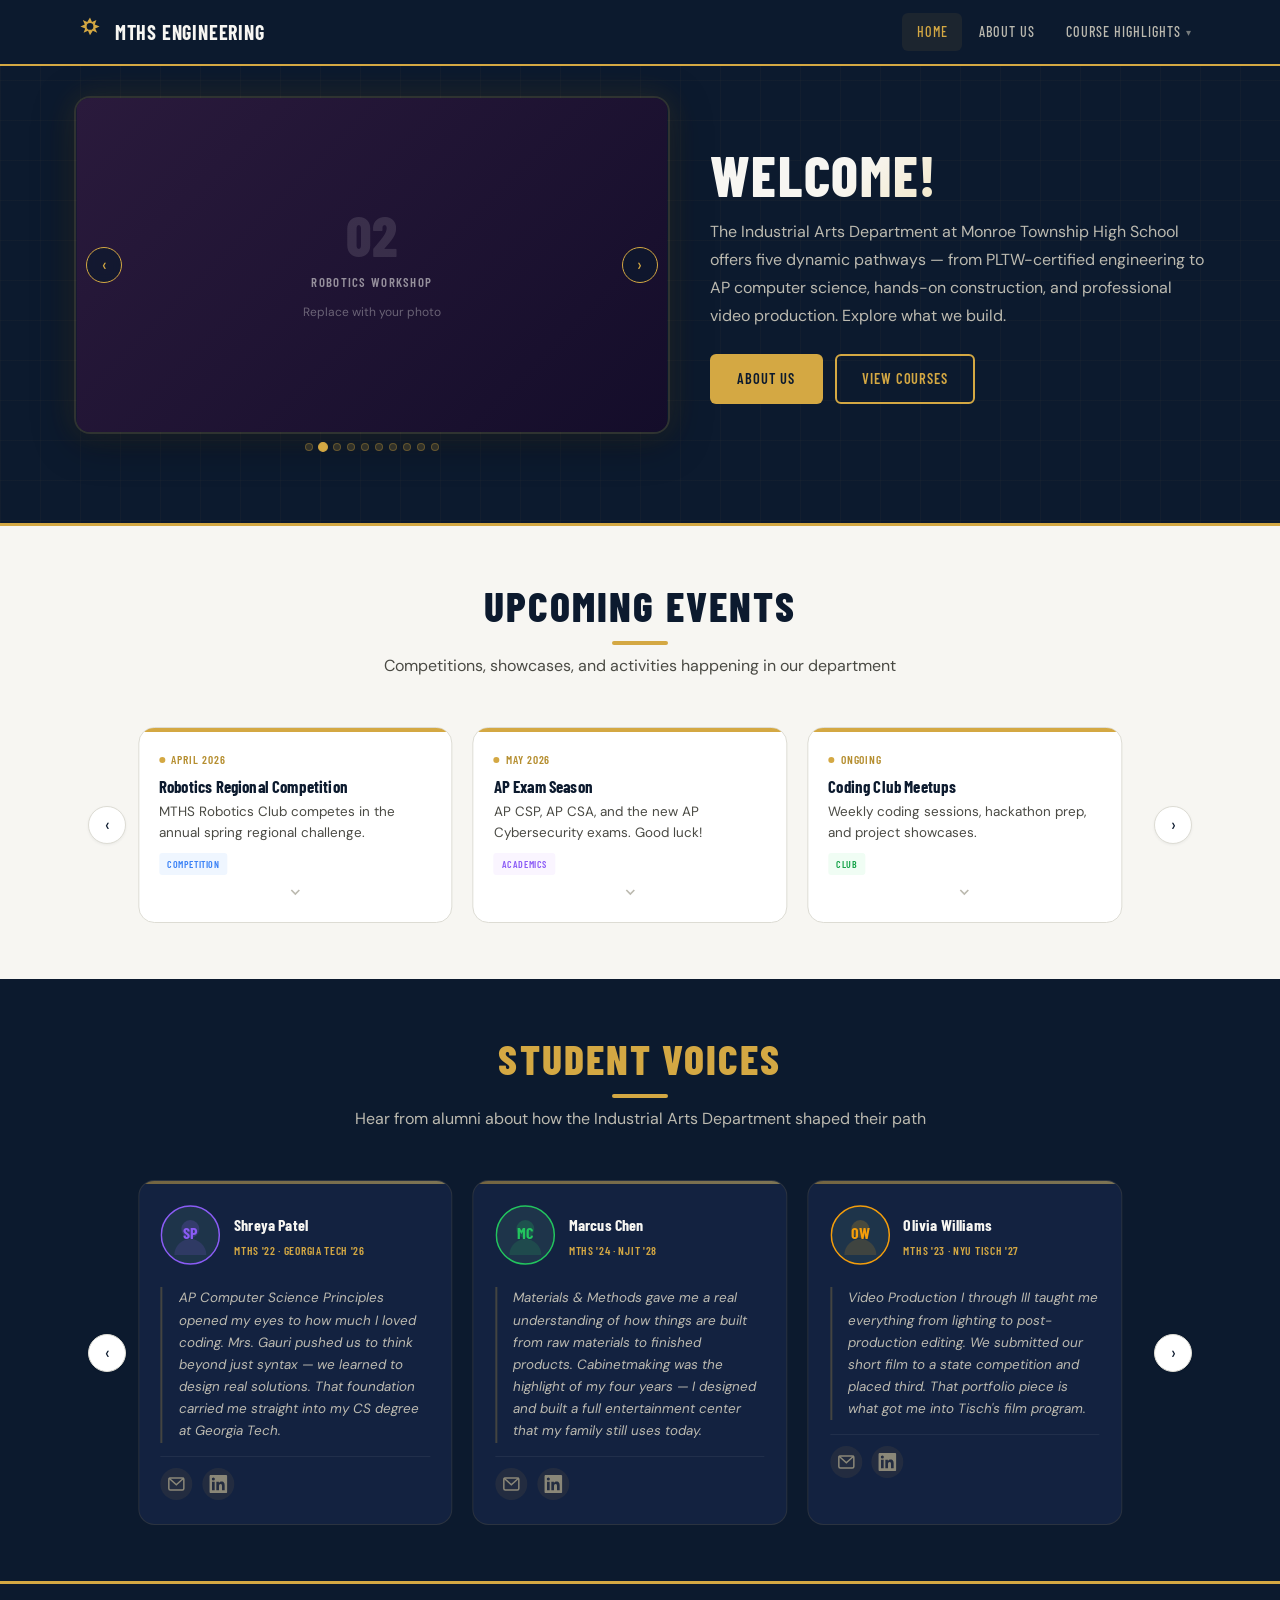
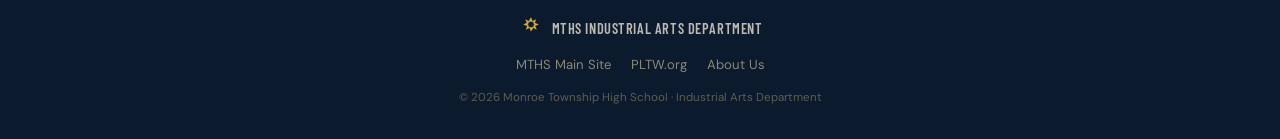
==== commit 33faa950: "Restructure IED layout & refine responsive breakpoints ied.html: - Move Class Benefits and Requirem" ====
--- a/index.html
+++ b/index.html
@@ -267,14 +267,14 @@
                             <div class="testimonial-top">
                                 <div class="testimonial-avatar"><svg viewBox="0 0 60 60" width="60" height="60"><circle cx="30" cy="30" r="29" fill="var(--navy-surface)" stroke="var(--gold)" stroke-width="1.5"/><circle cx="30" cy="24" r="9" fill="var(--gold)" opacity=".2"/><path d="M14 50a16 16 0 0 1 32 0" fill="var(--gold)" opacity=".15"/><text x="30" y="34" text-anchor="middle" font-size="16" font-family="Barlow Condensed" font-weight="700" fill="var(--gold)">JR</text></svg></div>
                                 <div class="testimonial-info">
-                                    <h3>James Rivera</h3>
-                                    <span class="testimonial-schools">MTHS '23 · Rutgers '27</span>
+                                    <h3>Gokul Krishnaswamy</h3>
+                                    <span class="testimonial-schools">MTHS '26 · NJIT '30</span>
                                 </div>
                             </div>
                             <p class="testimonial-quote">Taking IED and POE completely changed how I approach problem-solving. The hands-on prototyping experience gave me a huge head start in my mechanical engineering program. I still use the CAD skills I learned in Mr. McLaughlin's class every week.</p>
                             <div class="testimonial-contact">
-                                <a href="mailto:jrivera@example.com" class="testimonial-link" title="Email James"><svg viewBox="0 0 24 24" width="18" height="18" fill="none" stroke="currentColor" stroke-width="2"><rect x="2" y="4" width="20" height="16" rx="2"/><polyline points="22,4 12,13 2,4"/></svg></a>
-                                <a href="javascript:void(0)" class="testimonial-link" title="LinkedIn"><svg viewBox="0 0 24 24" width="18" height="18" fill="currentColor"><path d="M20.447 20.452h-3.554v-5.569c0-1.328-.027-3.037-1.852-3.037-1.853 0-2.136 1.445-2.136 2.939v5.667H9.351V9h3.414v1.561h.046c.477-.9 1.637-1.85 3.37-1.85 3.601 0 4.267 2.37 4.267 5.455v6.286zM5.337 7.433a2.062 2.062 0 01-2.063-2.065 2.064 2.064 0 112.063 2.065zm1.782 13.019H3.555V9h3.564v11.452zM22.225 0H1.771C.792 0 0 .774 0 1.729v20.542C0 23.227.792 24 1.771 24h20.451C23.2 24 24 23.227 24 22.271V1.729C24 .774 23.2 0 22.222 0h.003z"/></svg></a>
+                                <a href="mailto:gokulkrishnaswamy07@gmail.com" class="testimonial-link" title="Email Gokul"><svg viewBox="0 0 24 24" width="18" height="18" fill="none" stroke="currentColor" stroke-width="2"><rect x="2" y="4" width="20" height="16" rx="2"/><polyline points="22,4 12,13 2,4"/></svg></a>
+                                <a href="https://www.linkedin.com/in/gokul-krishnaswamy-901554373?utm_source=share_via&utm_content=profile&utm_medium=member_ios" class="testimonial-link" title="LinkedIn" target="_blank" rel="noopener noreferrer"><svg viewBox="0 0 24 24" width="18" height="18" fill="currentColor"><path d="M20.447 20.452h-3.554v-5.569c0-1.328-.027-3.037-1.852-3.037-1.853 0-2.136 1.445-2.136 2.939v5.667H9.351V9h3.414v1.561h.046c.477-.9 1.637-1.85 3.37-1.85 3.601 0 4.267 2.37 4.267 5.455v6.286zM5.337 7.433a2.062 2.062 0 01-2.063-2.065 2.064 2.064 0 112.063 2.065zm1.782 13.019H3.555V9h3.564v11.452zM22.225 0H1.771C.792 0 0 .774 0 1.729v20.542C0 23.227.792 24 1.771 24h20.451C23.2 24 24 23.227 24 22.271V1.729C24 .774 23.2 0 22.222 0h.003z"/></svg></a>
                             </div>
                         </div>
 
--- a/style.css
+++ b/style.css
@@ -79,7 +79,7 @@
    and establishes base typography for the entire site.
    ───────────────────────────────────────────────────────────────── */
 *,*::before,*::after{box-sizing:border-box;margin:0;padding:0}
-html{scroll-behavior:smooth;scroll-padding-top:72px}
+html{font-size:16px;scroll-behavior:smooth;scroll-padding-top:72px}
 body{font-family:var(--font-body);color:var(--text);background:var(--white);line-height:1.65;-webkit-font-smoothing:antialiased;overflow-x:hidden}
 img{max-width:100%;display:block}
 a{text-decoration:none;color:inherit}
@@ -529,6 +529,8 @@
    Faculty grid goes to 2 columns. Events carousel uses less padding.
    ───────────────────────────────────────────────────────────────── */
 @media(max-width:900px){
+    html{font-size:15px}
+    .container{padding:0 1.25rem}
     .hero-inner{grid-template-columns:1fr;text-align:center;gap:1.5rem}
     .hero-carousel-col{max-width:100%;margin:0 auto}
     .carousel-wrapper{height:300px;padding-bottom:0;max-height:none}
@@ -542,20 +544,7 @@
 @media(max-width:700px){
     .nav-links{display:none;position:absolute;top:64px;left:0;right:0;background:var(--navy);flex-direction:column;padding:1rem;border-top:1px solid rgba(212,168,67,.15);box-shadow:var(--shadow-lg)}
     .nav-links.open{display:flex}
-    /* HAMBURGER MENU — hidden by default (display:none).
-   Shown on mobile via @media(max-width:700px).
-   Three <span> bars animate into an X when .open class is toggled by JS. */
-.hamburger{display:flex}
-    .hero{padding:76px 0 2rem}
-    .hero-inner{gap:1rem}
-    .hero-carousel-col{max-width:100%}
-    .carousel-wrapper{height:260px;padding-bottom:0;max-height:none}
-    .hero-title{font-size:2rem}
-    .hero-blurb{font-size:.92rem}
-    .faculty-grid .faculty-card{width:calc(50% - 1rem);max-width:260px}
-    .flowchart-legend{flex-direction:column;align-items:flex-start}
-    .events-carousel-wrap{padding:0 2rem}
-    .events-section{padding:2.5rem 0 2rem}
+    .hamburger{display:flex}
 }
 
 /* ─────────────────────────────────────────────────────────────────
@@ -591,12 +580,13 @@
 .course-nav-link:hover,.course-nav-link.active{color:var(--gold);background:rgba(212,168,67,.1)}
 
 /* Individual course section */
-.course-section{padding:4rem 0 3rem;border-bottom:1px solid var(--gray-200)}
+
+.course-section{padding:4rem 0 3rem;padding-top:7rem;scroll-margin-top:112px;border-bottom:1px solid var(--gray-200)}
 .course-section:nth-child(even){background:var(--cream)}
 
-/* Course header — title + pathway badge */
-.course-header{text-align:center;margin-bottom:2.5rem}
-.course-header h2{font-size:clamp(1.6rem,3vw,2.2rem);font-weight:800;text-transform:uppercase;letter-spacing:.04em;color:var(--navy);margin-bottom:.35rem}
+/* Course header — title + pathway badge (used when no course-hero) */
+.course-header{text-align:center;margin-bottom:2.5rem;scroll-margin-top:112px}
+.course-header h2{font-size:clamp(2rem,4vw,3rem);font-weight:800;text-transform:uppercase;letter-spacing:.04em;color:var(--navy);margin-bottom:.35rem}
 .course-header .course-subtitle{font-size:.95rem;color:var(--text-muted);max-width:650px;margin:0 auto .75rem}
 .course-header .cc-flags{position:static;display:flex;justify-content:center;gap:.3rem}
 
@@ -608,7 +598,7 @@
 .course-carousel-wrap{position:relative;border-radius:var(--radius-lg);overflow:hidden;border:2px solid var(--gray-200)}
 .course-carousel-track{display:flex;transition:transform .5s var(--ease)}
 .course-carousel-slide{min-width:100%;position:relative}
-.course-carousel-slide img,.course-slide-placeholder{width:100%;aspect-ratio:16/10;object-fit:cover;display:block}
+.course-carousel-slide img,.course-slide-placeholder{width:100%;aspect-ratio:16/9;object-fit:cover;display:block}
 .course-slide-placeholder{background:var(--navy-mid);display:flex;flex-direction:column;align-items:center;justify-content:center;gap:.4rem;color:var(--gray-400);font-size:.8rem}
 .course-slide-placeholder .slide-num{font-family:var(--font-heading);font-size:2rem;font-weight:800;opacity:.15}
 .course-carousel-caption{position:absolute;bottom:0;left:0;right:0;padding:.6rem 1rem;background:linear-gradient(transparent,rgba(12,26,46,.85));color:var(--white);font-size:.78rem;font-family:var(--font-heading);letter-spacing:.03em}
@@ -621,11 +611,11 @@
 
 /* Course detail blocks */
 .course-detail-block{margin-bottom:2rem}
-.course-detail-block h3{font-size:1.05rem;font-weight:700;color:var(--navy);margin-bottom:.6rem;display:flex;align-items:center;gap:.4rem}
+.course-detail-block h3{font-size:1.15rem;font-weight:700;color:var(--navy);margin-bottom:.8rem;display:flex;align-items:center;gap:.4rem}
 .course-detail-block h3 svg{flex-shrink:0}
-.course-detail-block p,.course-detail-block li{font-size:.88rem;color:var(--text-muted);line-height:1.65}
+.course-detail-block p,.course-detail-block li{font-size:1rem;color:var(--text-muted);line-height:1.85}
 .course-detail-block ul{list-style:none;padding:0}
-.course-detail-block ul li{padding:.3rem 0 .3rem 1.2rem;position:relative}
+.course-detail-block ul li{padding:.45rem 0 .45rem 1.2rem;position:relative}
 .course-detail-block ul li::before{content:'▸';position:absolute;left:0;color:var(--gold);font-weight:700}
 
 /* Course teacher card */
@@ -661,5 +651,23 @@
 }
 @media(max-width:700px){
     .course-nav{top:64px}
+}
+@media(max-width:600px){
+    html{font-size:14px}
+    .container{padding:0 1rem}
+    .hero{padding:76px 0 2rem}
+    .hero-inner{gap:1rem}
+    .hero-carousel-col{max-width:100%}
+    .carousel-wrapper{height:260px;padding-bottom:0;max-height:none}
+    .hero-title{font-size:2rem}
+    .hero-blurb{font-size:.92rem}
+    .faculty-grid .faculty-card{width:calc(50% - 1rem);max-width:260px}
+    .flowchart-legend{flex-direction:column;align-items:flex-start}
+    .events-carousel-wrap{padding:0 2rem}
+    .events-section{padding:2.5rem 0 2rem}
     .course-testimonials-wrap,.course-highlights-wrap{padding:0 1.5rem}
 }
+@media(min-width:1400px){
+    html{font-size:17px}
+    .container{max-width:1380px;padding:0 2rem}
+}
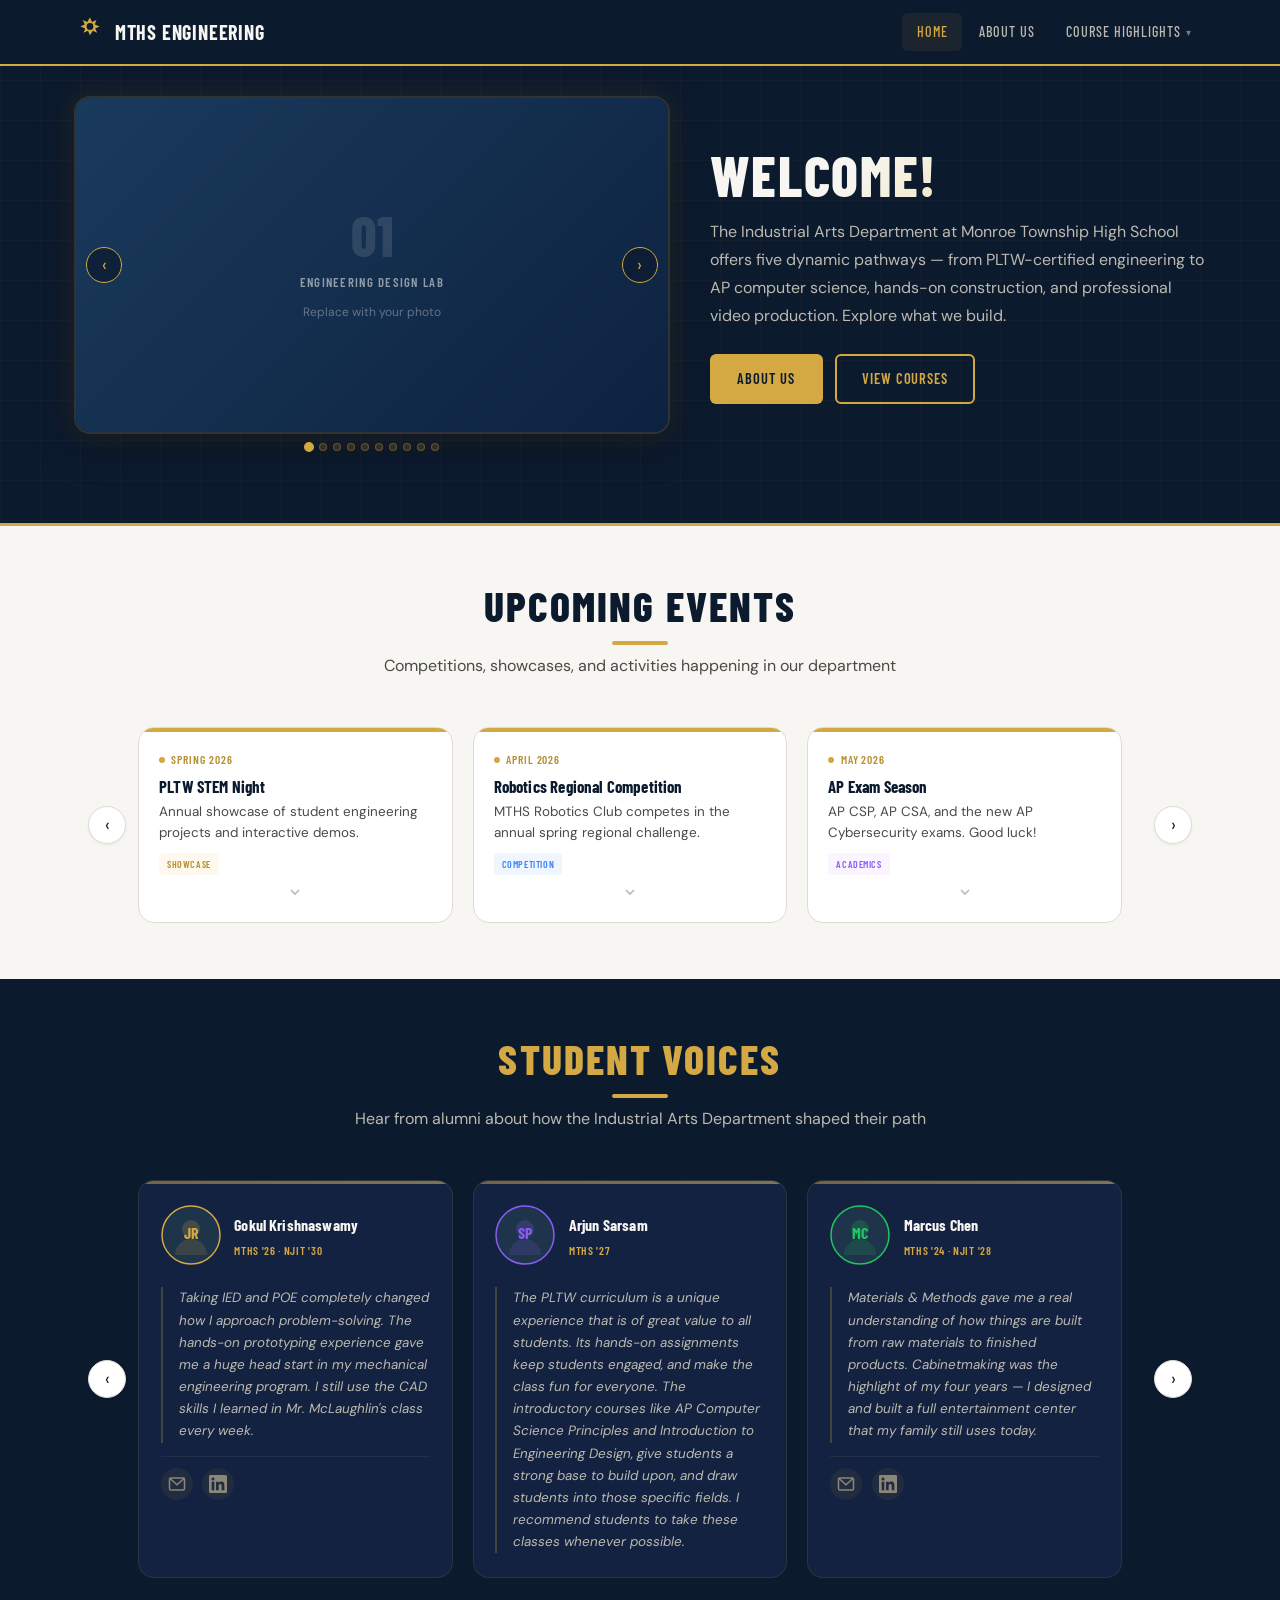
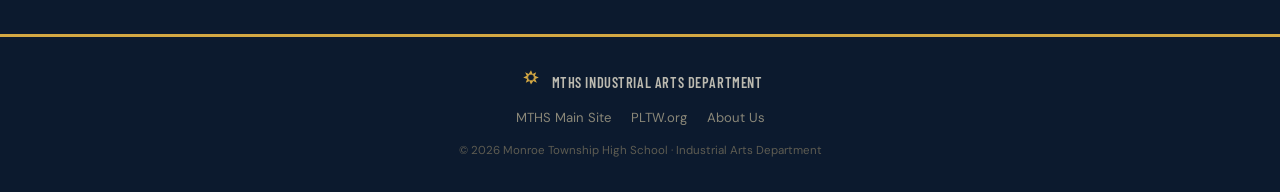
==== commit 8a1991be: "Page Customization: Students Testimonials and Teachers Update Added some student testimonials into a" ====
--- a/index.html
+++ b/index.html
@@ -282,15 +282,15 @@
                             <div class="testimonial-top">
                                 <div class="testimonial-avatar"><svg viewBox="0 0 60 60" width="60" height="60"><circle cx="30" cy="30" r="29" fill="var(--navy-surface)" stroke="var(--accent-purple)" stroke-width="1.5"/><circle cx="30" cy="24" r="9" fill="var(--accent-purple)" opacity=".2"/><path d="M14 50a16 16 0 0 1 32 0" fill="var(--accent-purple)" opacity=".15"/><text x="30" y="34" text-anchor="middle" font-size="16" font-family="Barlow Condensed" font-weight="700" fill="var(--accent-purple)">SP</text></svg></div>
                                 <div class="testimonial-info">
-                                    <h3>Shreya Patel</h3>
-                                    <span class="testimonial-schools">MTHS '22 · Georgia Tech '26</span>
-                                </div>
-                            </div>
-                            <p class="testimonial-quote">AP Computer Science Principles opened my eyes to how much I loved coding. Mrs. Gauri pushed us to think beyond just syntax — we learned to design real solutions. That foundation carried me straight into my CS degree at Georgia Tech.</p>
-                            <div class="testimonial-contact">
+                                    <h3>Arjun Sarsam</h3>
+                                    <span class="testimonial-schools">MTHS '27</span>
+                                </div>
+                            </div>
+                            <p class="testimonial-quote">The PLTW curriculum is a unique experience that is of great value to all students. Its hands-on assignments keep students engaged, and make the class fun for everyone. The introductory courses like AP Computer Science Principles and Introduction to Engineering Design, give students a strong base to build upon, and draw students into those specific fields. I recommend students to take these classes whenever possible.</p>
+                            <!-- <div class="testimonial-contact">
                                 <a href="mailto:spatel@example.com" class="testimonial-link" title="Email Shreya"><svg viewBox="0 0 24 24" width="18" height="18" fill="none" stroke="currentColor" stroke-width="2"><rect x="2" y="4" width="20" height="16" rx="2"/><polyline points="22,4 12,13 2,4"/></svg></a>
                                 <a href="javascript:void(0)" class="testimonial-link" title="LinkedIn"><svg viewBox="0 0 24 24" width="18" height="18" fill="currentColor"><path d="M20.447 20.452h-3.554v-5.569c0-1.328-.027-3.037-1.852-3.037-1.853 0-2.136 1.445-2.136 2.939v5.667H9.351V9h3.414v1.561h.046c.477-.9 1.637-1.85 3.37-1.85 3.601 0 4.267 2.37 4.267 5.455v6.286zM5.337 7.433a2.062 2.062 0 01-2.063-2.065 2.064 2.064 0 112.063 2.065zm1.782 13.019H3.555V9h3.564v11.452zM22.225 0H1.771C.792 0 0 .774 0 1.729v20.542C0 23.227.792 24 1.771 24h20.451C23.2 24 24 23.227 24 22.271V1.729C24 .774 23.2 0 22.222 0h.003z"/></svg></a>
-                            </div>
+                            </div> -->
                         </div>
 
                         <div class="testimonial-card">
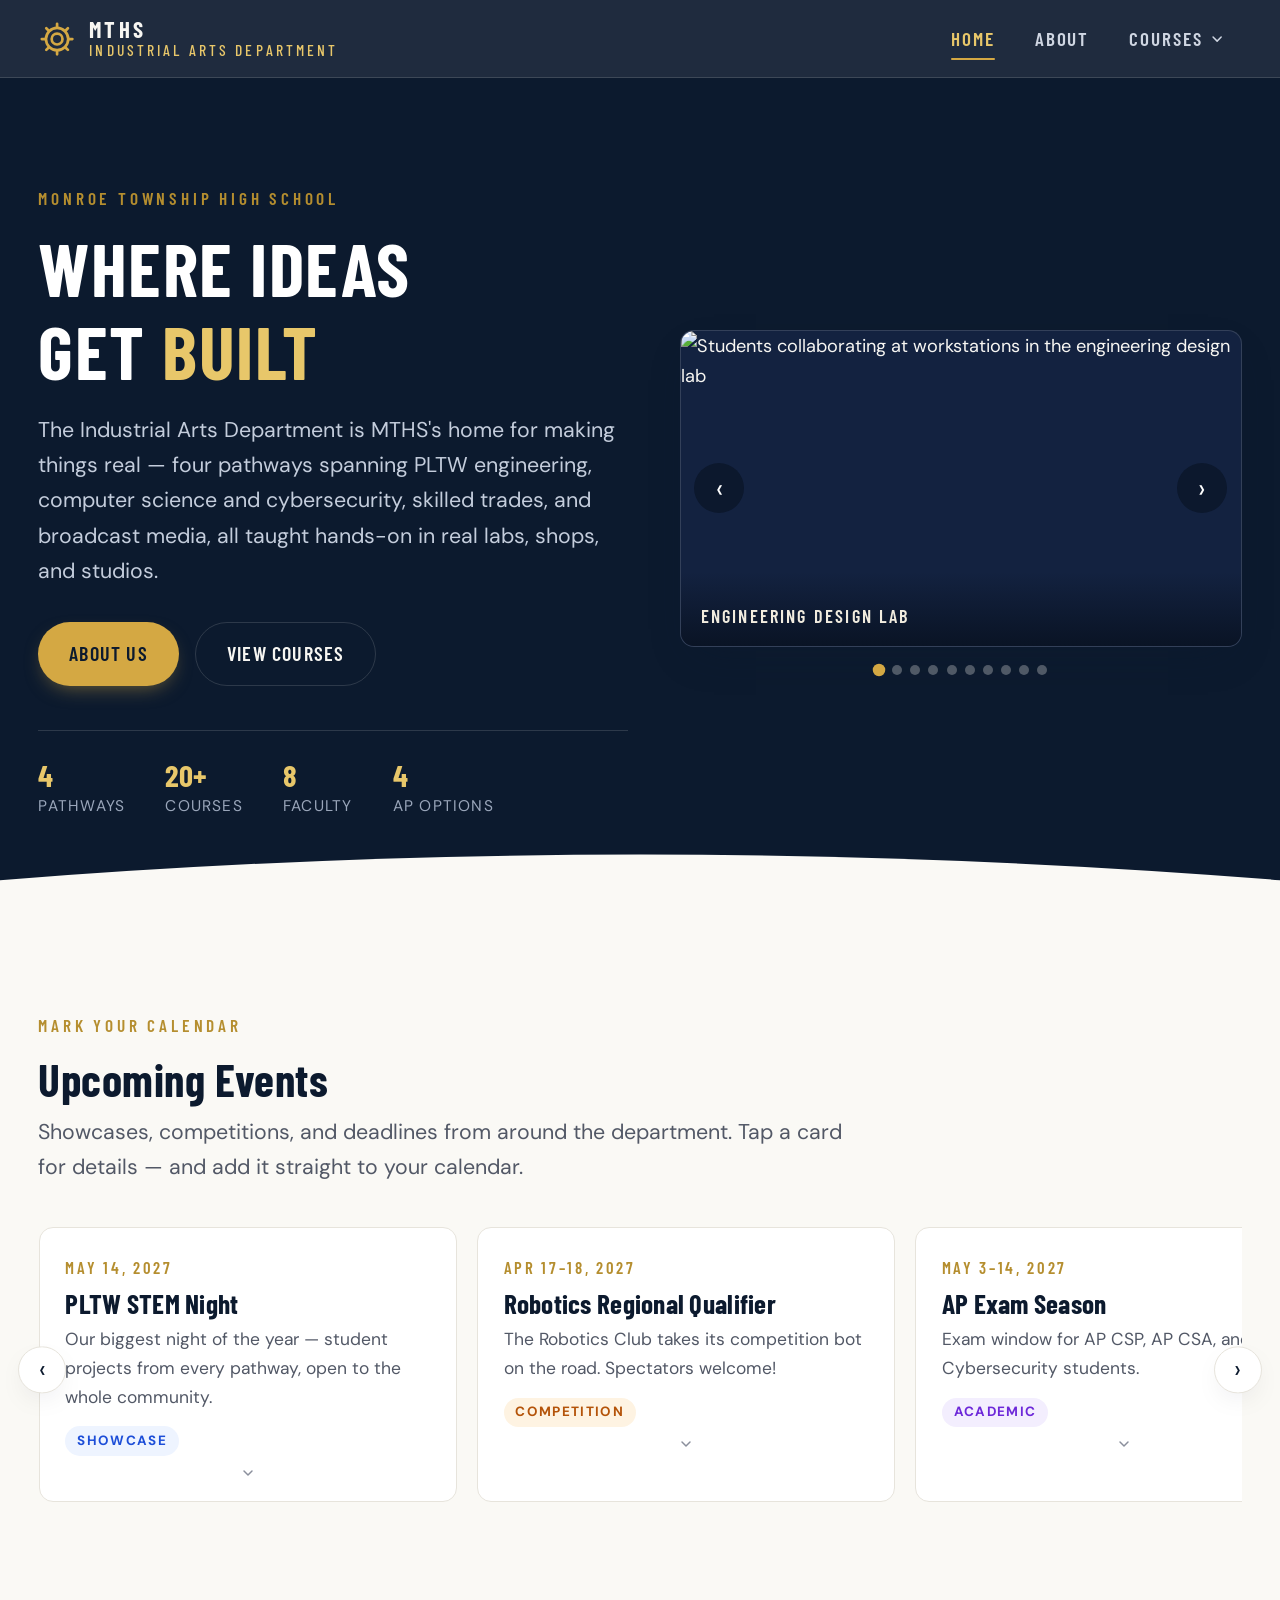
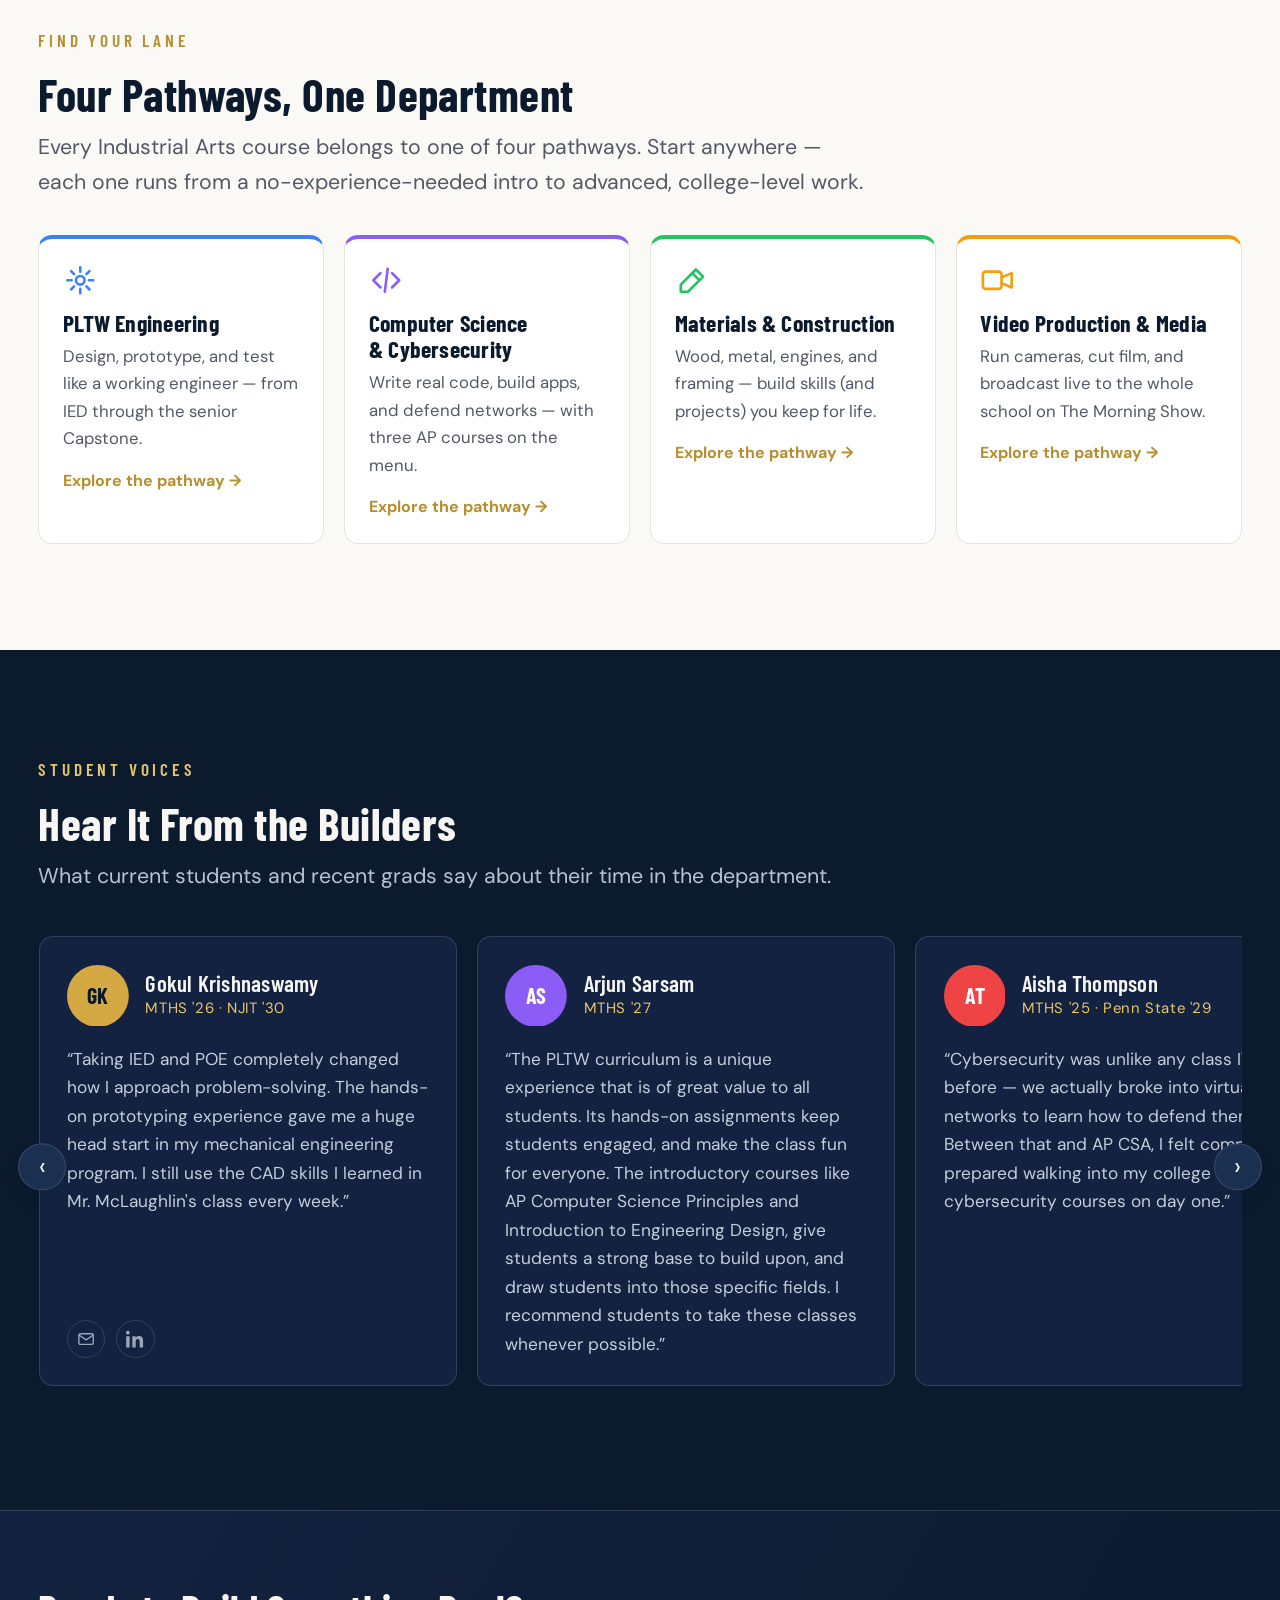
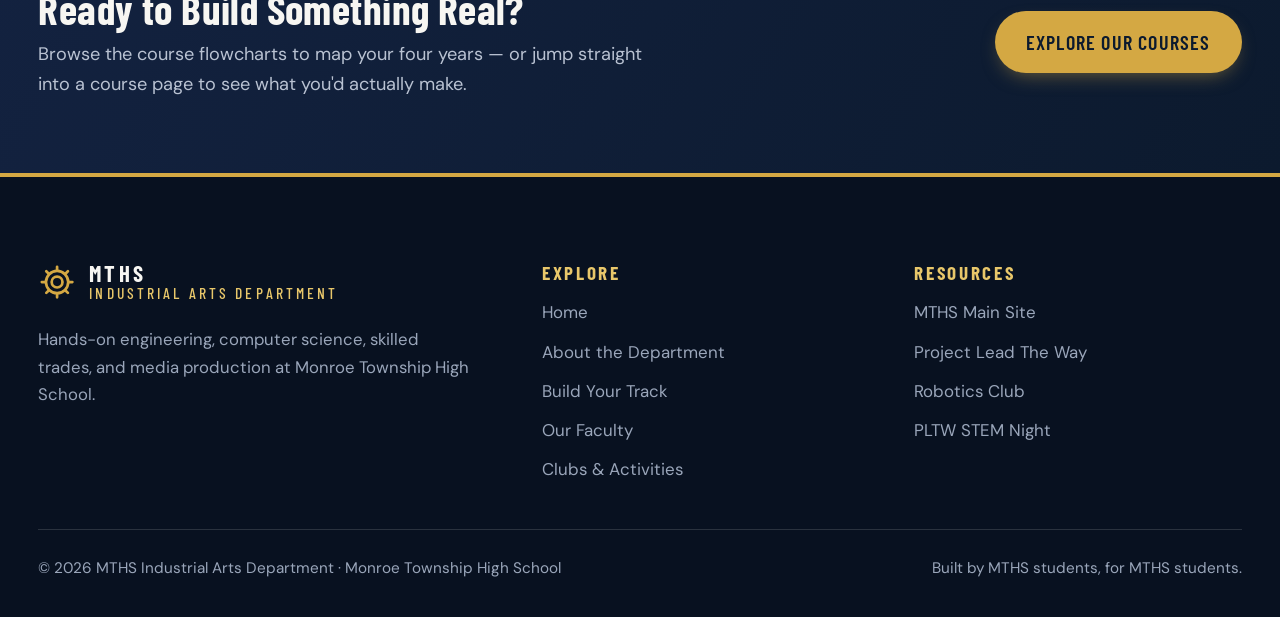
==== commit f7a02e96: "feat: rebuild MTHS Industrial Arts site Full revamp of the department site (9 pages, shared CSS/JS)" ====
--- a/index.html
+++ b/index.html
@@ -1,407 +1,647 @@
-<!--
-═══════════════════════════════════════════════════════════════════
-FILE: index.html
-PAGE: Home (Main Landing Page)
-SITE: MTHS Industrial Arts Department
-
-WHAT THIS PAGE CONTAINS:
-1. Navigation bar (shared with about.html)
-2. Hero section — Image carousel (10 slides) + Welcome message
-3. Events carousel — Upcoming department events (expandable + Google Cal)
-4. Student Voices — Alumni testimonial carousel (7 students)
-5. Footer (shared with about.html)
-
-CONNECTED FILES:
-- style.css — All visual styling (shared with about.html)
-- script.js — All interactive behavior (shared with about.html)
-- about.html — "About Us" subpage (linked from nav and buttons)
-
-TO ADD/CHANGE IMAGES IN THE CAROUSEL:
-Replace the .slide-placeholder divs inside .carousel-track with <img> tags.
-Example: <div class="carousel-slide"><img src="images/photo1.jpg" alt="Lab"></div>
-
-TO ADD A NEW EVENT:
-Copy an existing .event-card div, change the text, and update the
-data-gcal-* attributes for Google Calendar integration.
-
-TO ADD A NEW TESTIMONIAL:
-Copy an existing .testimonial-card div and update the name, schools,
-quote text, avatar initials/color, and contact links.
-═══════════════════════════════════════════════════════════════════
--->
 <!DOCTYPE html>
 <html lang="en">
 <head>
-    <!-- Character encoding and responsive viewport for all devices -->
     <meta charset="UTF-8">
     <meta name="viewport" content="width=device-width, initial-scale=1.0">
-    <title>MTHS Engineering — Monroe Township High School</title>
-    <!-- Google Fonts: Barlow Condensed (headings) + DM Sans (body text)
-         preconnect speeds up the font loading by establishing early connections -->
+    <title>MTHS Industrial Arts Department | Monroe Township High School</title>
+    <meta name="description" content="Hands-on engineering, computer science, skilled trades, and media production courses at Monroe Township High School. Explore PLTW pathways, AP options, and student-built projects.">
+
+    <!-- Favicon: small inline-style gear mark (SVG scales crisply at any size) -->
+    <link rel="icon" href="favicon.svg" type="image/svg+xml">
+
+    <!-- Fonts: Barlow Condensed (headings) + DM Sans (body).
+         • preconnect warms up the font server connections early,
+           shaving ~100ms off the first paint of styled text. -->
     <link rel="preconnect" href="https://fonts.googleapis.com">
     <link rel="preconnect" href="https://fonts.gstatic.com" crossorigin>
-    <link href="https://fonts.googleapis.com/css2?family=Barlow+Condensed:wght@300;400;500;600;700;800&family=DM+Sans:ital,wght@0,300;0,400;0,500;0,600;0,700;1,400&display=swap" rel="stylesheet">
-    <!-- Main stylesheet — shared between index.html and about.html -->
+    <link href="https://fonts.googleapis.com/css2?family=Barlow+Condensed:wght@500;600;700&family=DM+Sans:wght@400;500;700&display=swap" rel="stylesheet">
+
     <link rel="stylesheet" href="style.css">
+    <!-- defer = download now, run after the page is parsed (see script.js) -->
+    <script src="script.js" defer></script>
 </head>
 <body>
 
-    <!-- ═══════════════════════════════════════════════════════════
-         NAVIGATION BAR
-         Fixed to top of page. Contains:
-         - Logo (spinning gear SVG + site name) — links to home
-         - Nav links (Home, About Us) — "active" class highlights current page
-         - Hamburger button — shown only on mobile (≤700px), toggles menu
-         The navbar gains a shadow (.scrolled class) when user scrolls past 40px.
-         ═══════════════════════════════════════════════════════════ -->
-    <nav class="main-nav" id="navbar">
-        <div class="nav-inner">
-            <a href="index.html" class="nav-brand">
-                <svg class="nav-gear" viewBox="0 0 40 40" width="32" height="32">
-                    <path d="M20 2l2.5 5.5 5.5-2.5-2 5.5L32 13l-5.5 2.5L29 21l-5.5-2.5L20 24l-2.5-5.5L12 21l2-5.5L8 13l5.5-2.5L11 5l5.5 2.5z" fill="#d4a843"/>
-                    <circle cx="20" cy="13" r="5" fill="#0c1a2e" stroke="#d4a843" stroke-width="1.5"/>
+    <!-- Keyboard users: first Tab lands here and jumps past the nav -->
+    <a class="skip-link" href="#main">Skip to main content</a>
+
+    <!-- Gold scroll-progress bar; script.js scales it as you scroll -->
+    <div id="scrollProgress" aria-hidden="true"></div>
+
+    <!-- ════════════════════════════════════════════════════════════
+         NAVIGATION  (identical block on every page — if you edit it,
+         copy the change to all 9 HTML files)
+         • The Courses dropdown opens on CLICK (script.js Section 4).
+         • Each .dropdown-abbr chip is colored by its pathway through
+           the inline --chip custom property.
+         ════════════════════════════════════════════════════════════ -->
+    <header class="site-nav">
+        <div class="container nav-inner">
+
+            <a class="brand" href="index.html" aria-label="MTHS Industrial Arts Department — home">
+                <!-- Spinning gear: inline SVG so it inherits the gold
+                     color from CSS and costs zero image downloads -->
+                <svg class="brand-gear" viewBox="0 0 24 24" fill="none" stroke="currentColor" stroke-width="1.7" stroke-linecap="round" aria-hidden="true">
+                    <circle cx="12" cy="12" r="3.4"></circle>
+                    <circle cx="12" cy="12" r="7"></circle>
+                    <path d="M12 2.4v2.4M12 19.2v2.4M2.4 12h2.4M19.2 12h2.4M5.2 5.2l1.7 1.7M17.1 17.1l1.7 1.7M18.8 5.2l-1.7 1.7M6.9 17.1l-1.7 1.7"></path>
                 </svg>
-                <span>MTHS Engineering</span>
+                <span class="brand-text">
+                    <span class="brand-top">MTHS</span>
+                    <span class="brand-sub">Industrial Arts Department</span>
+                </span>
             </a>
-            <div class="nav-links" id="navLinks">
-                <a href="index.html" class="nav-link active">Home</a>
-                <a href="about.html" class="nav-link">About Us</a>
-                <div class="nav-dropdown" id="courseDropdown">
-                    <span class="nav-link nav-dropdown-toggle" id="courseDropdownToggle">Course Highlights</span>
-                    <div class="nav-dropdown-menu">
-                        <div class="nav-dropdown-menu-inner">
-                            <a href="ied.html"><div class="dd-icon">IED</div><div class="dd-text"><span>Intro to Engineering Design</span><span>PLTW &middot; Grades 9-10</span></div></a>
-                            <a href="poe.html"><div class="dd-icon">POE</div><div class="dd-text"><span>Principles of Engineering</span><span>PLTW &middot; Honors &middot; Grades 10-12</span></div></a>
-                            <a href="capstone.html"><div class="dd-icon">CAP</div><div class="dd-text"><span>PLTW Capstone</span><span>Honors &middot; Capstone &middot; Grades 11-12</span></div></a>
-                            <a href="apcsp.html"><div class="dd-icon">CSP</div><div class="dd-text"><span>AP Computer Science Principles</span><span>AP &middot; No Prereq &middot; Grades 10-12</span></div></a>
-                            <a href="apcyber.html"><div class="dd-icon">CYB</div><div class="dd-text"><span>AP Cybersecurity</span><span>AP &middot; New 2026-27 &middot; Grades 10-12</span></div></a>
-                            <a href="vehicular.html"><div class="dd-icon">VEH</div><div class="dd-text"><span>Vehicular Systems &amp; Metal Fab</span><span>No Prereq &middot; Grades 10-12</span></div></a>
-                            <a href="morning.html"><div class="dd-icon">TMS</div><div class="dd-text"><span>The Morning Show</span><span>No Prereq &middot; Grades 9-12</span></div></a>
-                        </div>
+
+            <nav class="nav-links" id="primaryNav" aria-label="Primary">
+                <a class="nav-link active" href="index.html">Home</a>
+                <a class="nav-link" href="about.html">About</a>
+
+                <div class="nav-dropdown">
+                    <button class="nav-link" type="button" aria-expanded="false" aria-haspopup="true" aria-controls="coursesMenu">
+                        Courses
+                        <svg class="nav-caret" viewBox="0 0 24 24" width="0.85em" height="0.85em" fill="none" stroke="currentColor" stroke-width="2.2" stroke-linecap="round" stroke-linejoin="round" aria-hidden="true">
+                            <path d="M6 9l6 6 6-6"></path>
+                        </svg>
+                    </button>
+
+                    <div class="nav-dropdown-menu" id="coursesMenu">
+                        <a class="dropdown-item" href="ied.html" style="--chip: var(--pw-eng);">
+                            <span class="dropdown-abbr" aria-hidden="true">IED</span>
+                            <div>
+                                <h4>Intro to Engineering Design</h4>
+                                <p>PLTW &middot; Grades 9&ndash;10</p>
+                            </div>
+                        </a>
+                        <a class="dropdown-item" href="poe.html" style="--chip: var(--pw-eng);">
+                            <span class="dropdown-abbr" aria-hidden="true">POE</span>
+                            <div>
+                                <h4>Principles of Engineering</h4>
+                                <p>PLTW &middot; Honors &middot; Grades 10&ndash;12</p>
+                            </div>
+                        </a>
+                        <a class="dropdown-item" href="capstone.html" style="--chip: var(--pw-eng);">
+                            <span class="dropdown-abbr" aria-hidden="true">CAP</span>
+                            <div>
+                                <h4>Engineering Capstone</h4>
+                                <p>Honors &middot; Capstone &middot; Grades 11&ndash;12</p>
+                            </div>
+                        </a>
+                        <a class="dropdown-item" href="apcsp.html" style="--chip: var(--pw-cs);">
+                            <span class="dropdown-abbr" aria-hidden="true">CSP</span>
+                            <div>
+                                <h4>AP Computer Science Principles</h4>
+                                <p>AP &middot; No Prereq &middot; Grades 10&ndash;12</p>
+                            </div>
+                        </a>
+                        <a class="dropdown-item" href="apcyber.html" style="--chip: var(--pw-cs);">
+                            <span class="dropdown-abbr" aria-hidden="true">CYB</span>
+                            <div>
+                                <h4>AP Cybersecurity</h4>
+                                <p>AP &middot; New 2026&ndash;27 &middot; Grades 10&ndash;12</p>
+                            </div>
+                        </a>
+                        <a class="dropdown-item" href="vehicular.html" style="--chip: var(--pw-mat);">
+                            <span class="dropdown-abbr" aria-hidden="true">VEH</span>
+                            <div>
+                                <h4>Vehicular Systems &amp; Metal Fab</h4>
+                                <p>No Prereq &middot; Grades 10&ndash;12</p>
+                            </div>
+                        </a>
+                        <a class="dropdown-item" href="morning.html" style="--chip: var(--pw-med);">
+                            <span class="dropdown-abbr" aria-hidden="true">TMS</span>
+                            <div>
+                                <h4>The Morning Show</h4>
+                                <p>No Prereq &middot; Grades 9&ndash;12</p>
+                            </div>
+                        </a>
                     </div>
                 </div>
-            </div>
-            <button class="hamburger" id="hamburger" aria-label="Toggle menu">
+            </nav>
+
+            <!-- Hamburger: hidden on desktop, shown ≤880px (CSS S.27) -->
+            <button class="nav-toggle" type="button" aria-expanded="false" aria-controls="primaryNav" aria-label="Open menu">
                 <span></span><span></span><span></span>
             </button>
         </div>
-    </nav>
-
-    <!-- ═══════════ HERO: Carousel + Welcome ═══════════ -->
-    <section class="hero" id="home">
-        <div class="container hero-inner">
-
-            <!-- LEFT: IMAGE CAROUSEL + DOTS -->
-            <div class="hero-carousel-col">
-                <div class="carousel-wrapper" id="heroCarousel">
-                    <div class="carousel-track" id="heroTrack">
-                        <div class="carousel-slide"><div class="slide-placeholder slide-1"><div class="slide-number">01</div><div class="slide-label">Engineering Design Lab</div><div class="slide-caption">Replace with your photo</div></div></div>
-                        <div class="carousel-slide"><div class="slide-placeholder slide-2"><div class="slide-number">02</div><div class="slide-label">Robotics Workshop</div><div class="slide-caption">Replace with your photo</div></div></div>
-                        <div class="carousel-slide"><div class="slide-placeholder slide-3"><div class="slide-number">03</div><div class="slide-label">3D Printing Station</div><div class="slide-caption">Replace with your photo</div></div></div>
-                        <div class="carousel-slide"><div class="slide-placeholder slide-4"><div class="slide-number">04</div><div class="slide-label">Woodworking &amp; Materials</div><div class="slide-caption">Replace with your photo</div></div></div>
-                        <div class="carousel-slide"><div class="slide-placeholder slide-5"><div class="slide-number">05</div><div class="slide-label">Video Production Studio</div><div class="slide-caption">Replace with your photo</div></div></div>
-                        <div class="carousel-slide"><div class="slide-placeholder slide-6"><div class="slide-number">06</div><div class="slide-label">STEM Night Showcase</div><div class="slide-caption">Replace with your photo</div></div></div>
-                        <div class="carousel-slide"><div class="slide-placeholder slide-7"><div class="slide-number">07</div><div class="slide-label">Computer Science Lab</div><div class="slide-caption">Replace with your photo</div></div></div>
-                        <div class="carousel-slide"><div class="slide-placeholder slide-8"><div class="slide-number">08</div><div class="slide-label">CAD &amp; Drafting</div><div class="slide-caption">Replace with your photo</div></div></div>
-                        <div class="carousel-slide"><div class="slide-placeholder slide-9"><div class="slide-number">09</div><div class="slide-label">Student Projects</div><div class="slide-caption">Replace with your photo</div></div></div>
-                        <div class="carousel-slide"><div class="slide-placeholder slide-10"><div class="slide-number">10</div><div class="slide-label">Construction Tech</div><div class="slide-caption">Replace with your photo</div></div></div>
+    </header>
+
+    <main id="main">
+
+        <!-- ════════════════════════════════════════════════════════
+             HERO — headline + department photo carousel
+             • Carousel is index-based: script.js slides .hero-track
+               by whole-slide widths; no cloned slides anywhere.
+             • aspect-ratio 16/9 on each slide reserves space before
+               images load, so the layout never jumps.
+
+             📷 SWAPPING IN REAL PHOTOS (see IMAGE-GUIDE.md):
+             • Every <img> below points at images/placeholder.jpg.
+             • To use a real photo: drop it in /images and change ONLY
+               that slide's src (keep the alt text honest!).
+             • Landscape photos around 1600×900 look best here.
+             ════════════════════════════════════════════════════════ -->
+        <section class="hero blueprint">
+            <div class="container hero-grid">
+
+                <div class="hero-content" data-reveal>
+                    <span class="eyebrow">Monroe Township High School</span>
+                    <h1 class="hero-title">Where Ideas Get <em>Built</em></h1>
+                    <p class="hero-blurb">
+                        The Industrial Arts Department is MTHS's home for making things
+                        real — four pathways spanning PLTW engineering, computer science
+                        and cybersecurity, skilled trades, and broadcast media, all taught
+                        hands-on in real labs, shops, and studios.
+                    </p>
+                    <div class="hero-actions">
+                        <a class="btn btn-gold" href="about.html">About Us</a>
+                        <a class="btn btn-ghost" href="about.html#classes">View Courses</a>
                     </div>
-                    <button class="carousel-btn carousel-prev" id="heroPrev" aria-label="Previous slide">&#8249;</button>
-                    <button class="carousel-btn carousel-next" id="heroNext" aria-label="Next slide">&#8250;</button>
-                </div>
-                <div class="carousel-dots" id="heroDots"></div>
-            </div>
-
-            <!-- ─── RIGHT SIDE: WELCOME MESSAGE ───
-                 Contains the "Welcome!" heading, a 2-sentence intro blurb,
-                 and two CTA buttons linking to the About Us page. -->
-            <div class="hero-content">
-                <h1 class="hero-title">Welcome!</h1>
-                <p class="hero-blurb">The Industrial Arts Department at Monroe Township High School offers five dynamic pathways — from PLTW-certified engineering to AP computer science, hands-on construction, and professional video production. Explore what we build.</p>
-                <div class="hero-actions">
-                    <a href="about.html" class="btn btn-primary">About Us</a>
-                    <a href="about.html#classes" class="btn btn-outline">View Courses</a>
-                </div>
-            </div>
-        </div>
-
-        <div class="hero-divider">
-            <svg viewBox="0 0 1440 100" preserveAspectRatio="none"><path d="M0,100 L0,50 Q360,0 720,50 Q1080,100 1440,50 L1440,100 Z" fill="var(--white)"/></svg>
-        </div>
-    </section>
-
-    <!-- ═══════════════════════════════════════════════════════════
-         EVENTS CAROUSEL
-         Scrolling carousel of upcoming department events.
-         - Shows 3 cards at a time on desktop (JS controls card widths)
-         - Auto-scrolls every 5 seconds, pauses on mouse hover
-         - Click any card to expand it and reveal full details
-         - Each card has a "Add to Google Calendar" button in its details
-         
-         GOOGLE CALENDAR INTEGRATION:
-         Each card has data-gcal-* attributes that the addToGCal()
-         function in script.js reads to build a Google Calendar URL.
-         Date format is YYYYMMDD (e.g., "20260515" = May 15, 2026).
-         
-         TO ADD A NEW EVENT: Copy an existing .event-card div and update:
-         - data-gcal-title, data-gcal-date, data-gcal-end
-         - data-gcal-details, data-gcal-location
-         - The visible text (event-date, h3, event-summary, event-details)
-         ═══════════════════════════════════════════════════════════ -->
-<section class="events-section" id="events">
-    <div class="container">
-        <h2 class="section-title">Upcoming Events</h2>
-        <p class="section-desc">Competitions, showcases, and activities happening in our department</p>
-        <div class="events-carousel-wrap">
-            <div class="events-track-outer">
-                <div class="events-track" id="eventsTrack">
-
-                    <div class="event-card" data-gcal-title="PLTW STEM Night" data-gcal-date="20260515" data-gcal-end="20260515" data-gcal-details="Annual showcase of student engineering projects at Monroe Township High School. Interactive demos, prototypes, and presentations open to the community." data-gcal-location="Monroe Township High School, Monroe Township, NJ">
-                        <div class="event-date">Spring 2026</div>
-                        <h3>PLTW STEM Night</h3>
-                        <p class="event-summary">Annual showcase of student engineering projects and interactive demos.</p>
-                        <span class="event-tag tag-showcase">Showcase</span>
-                        <div class="event-expand-hint"><svg viewBox="0 0 24 24" width="16" height="16" fill="none" stroke="currentColor" stroke-width="2.5"><polyline points="6 9 12 15 18 9"/></svg></div>
-                        <div class="event-details">
-                            <p>Students from all five Industrial Arts pathways present their best work — from PLTW engineering prototypes to video production reels and construction projects. Families, prospective students, and community members are invited to explore hands-on stations and talk with students and faculty.</p>
-                            <a class="gcal-btn" onclick="addToGCal(this.closest('.event-card'));event.stopPropagation()" href="javascript:void(0)"><svg viewBox="0 0 24 24" fill="none" stroke="currentColor" stroke-width="2"><rect x="3" y="4" width="18" height="18" rx="2"/><line x1="16" y1="2" x2="16" y2="6"/><line x1="8" y1="2" x2="8" y2="6"/><line x1="3" y1="10" x2="21" y2="10"/></svg> Add to Google Calendar</a>
+
+                    <!-- Quick stats: same numbers as the About page -->
+                    <div class="hero-stats">
+                        <div class="hero-stat"><strong>4</strong><span>Pathways</span></div>
+                        <div class="hero-stat"><strong>20+</strong><span>Courses</span></div>
+                        <div class="hero-stat"><strong>8</strong><span>Faculty</span></div>
+                        <div class="hero-stat"><strong>4</strong><span>AP Options</span></div>
+                    </div>
+                </div>
+
+                <div class="hero-carousel-wrap" data-reveal>
+                    <div class="hero-carousel" data-carousel>
+                        <div class="hero-track">
+                            <!-- Slide 1 · swap src → a photo of the engineering classroom -->
+                            <figure class="hero-slide">
+                                <img src="images/placeholder.jpg" alt="Students collaborating at workstations in the engineering design lab">
+                                <figcaption class="slide-caption">Engineering Design Lab</figcaption>
+                            </figure>
+                            <!-- Slide 2 · swap src → robotics build/competition photo
+                                 (slides 2+ use loading="lazy": the browser skips
+                                 downloading them until they're nearly needed) -->
+                            <figure class="hero-slide">
+                                <img src="images/placeholder.jpg" loading="lazy" alt="Robotics team assembling a competition robot in the workshop">
+                                <figcaption class="slide-caption">Robotics Workshop</figcaption>
+                            </figure>
+                            <!-- Slide 3 · swap src → 3D printers in action -->
+                            <figure class="hero-slide">
+                                <img src="images/placeholder.jpg" loading="lazy" alt="A row of 3D printers producing student-designed parts">
+                                <figcaption class="slide-caption">3D Printing Station</figcaption>
+                            </figure>
+                            <!-- Slide 4 · swap src → wood shop / materials class -->
+                            <figure class="hero-slide">
+                                <img src="images/placeholder.jpg" loading="lazy" alt="Student measuring a board in the woodworking and materials shop">
+                                <figcaption class="slide-caption">Woodworking &amp; Materials</figcaption>
+                            </figure>
+                            <!-- Slide 5 · swap src → TV studio control room or set -->
+                            <figure class="hero-slide">
+                                <img src="images/placeholder.jpg" loading="lazy" alt="Students operating cameras on the video production studio set">
+                                <figcaption class="slide-caption">Video Production Studio</figcaption>
+                            </figure>
+                            <!-- Slide 6 · swap src → STEM Night crowd/exhibits -->
+                            <figure class="hero-slide">
+                                <img src="images/placeholder.jpg" loading="lazy" alt="Families exploring student project exhibits at PLTW STEM Night">
+                                <figcaption class="slide-caption">STEM Night Showcase</figcaption>
+                            </figure>
+                            <!-- Slide 7 · swap src → computer science classroom -->
+                            <figure class="hero-slide">
+                                <img src="images/placeholder.jpg" loading="lazy" alt="Students writing code together in the computer science lab">
+                                <figcaption class="slide-caption">Computer Science Lab</figcaption>
+                            </figure>
+                            <!-- Slide 8 · swap src → CAD screens / drafting tables -->
+                            <figure class="hero-slide">
+                                <img src="images/placeholder.jpg" loading="lazy" alt="3D CAD model on screen at a drafting workstation">
+                                <figcaption class="slide-caption">CAD &amp; Drafting</figcaption>
+                            </figure>
+                            <!-- Slide 9 · swap src → finished student builds/prototypes -->
+                            <figure class="hero-slide">
+                                <img src="images/placeholder.jpg" loading="lazy" alt="Display of finished student-built prototypes and projects">
+                                <figcaption class="slide-caption">Student Projects</figcaption>
+                            </figure>
+                            <!-- Slide 10 · swap src → construction tech framing project -->
+                            <figure class="hero-slide">
+                                <img src="images/placeholder.jpg" loading="lazy" alt="Students framing a wall section in construction technology class">
+                                <figcaption class="slide-caption">Construction Tech</figcaption>
+                            </figure>
                         </div>
+
+                        <button class="carousel-btn carousel-prev" type="button" aria-label="Previous slide">&lsaquo;</button>
+                        <button class="carousel-btn carousel-next" type="button" aria-label="Next slide">&rsaquo;</button>
                     </div>
-
-                    <div class="event-card" data-gcal-title="Robotics Regional Competition" data-gcal-date="20260418" data-gcal-end="20260419" data-gcal-details="MTHS Robotics Club competes against schools from across the region in the annual spring robotics challenge." data-gcal-location="Monroe Township, NJ">
-                        <div class="event-date">April 2026</div>
-                        <h3>Robotics Regional Competition</h3>
-                        <p class="event-summary">MTHS Robotics Club competes in the annual spring regional challenge.</p>
-                        <span class="event-tag tag-competition">Competition</span>
-                        <div class="event-expand-hint"><svg viewBox="0 0 24 24" width="16" height="16" fill="none" stroke="currentColor" stroke-width="2.5"><polyline points="6 9 12 15 18 9"/></svg></div>
-                        <div class="event-details">
-                            <p>Our Robotics Club team faces off against schools from across the region. Students design, build, and program their robots to complete timed challenges. Come cheer on the Falcons! Check the Robotics Club site for the latest schedule and results.</p>
-                            <a class="gcal-btn" onclick="addToGCal(this.closest('.event-card'));event.stopPropagation()" href="javascript:void(0)"><svg viewBox="0 0 24 24" fill="none" stroke="currentColor" stroke-width="2"><rect x="3" y="4" width="18" height="18" rx="2"/><line x1="16" y1="2" x2="16" y2="6"/><line x1="8" y1="2" x2="8" y2="6"/><line x1="3" y1="10" x2="21" y2="10"/></svg> Add to Google Calendar</a>
-                        </div>
+                    <!-- Dots are generated by script.js — one per slide, always in sync -->
+                    <div class="carousel-dots" aria-label="Choose slide"></div>
+                </div>
+            </div>
+
+            <!-- Soft curve handing the navy hero off to the light page -->
+            <div class="hero-divider" aria-hidden="true">
+                <svg viewBox="0 0 1440 96" preserveAspectRatio="none">
+                    <path d="M0 96 L0 64 Q 720 0 1440 64 L1440 96 Z" style="fill: var(--paper);"></path>
+                </svg>
+            </div>
+        </section>
+
+        <!-- ════════════════════════════════════════════════════════
+             UPCOMING EVENTS
+             • Cards live in a snap-row (CSS owns the scrolling).
+             • Click/Enter expands a card; the calendar button builds
+               a Google Calendar link from the data-gcal-* attributes.
+
+             ⚠ PLACEHOLDER DATES — projected for 2026–27.
+               Confirm the real dates with Ms. G, then update BOTH the
+               visible text and the data-gcal-date / data-gcal-end
+               attributes. Google treats the end date as EXCLUSIVE,
+               so it is always the day AFTER the event ends.
+             ════════════════════════════════════════════════════════ -->
+        <section class="events" id="events">
+            <div class="container">
+                <div data-reveal>
+                    <span class="eyebrow">Mark Your Calendar</span>
+                    <h2 class="section-title">Upcoming Events</h2>
+                    <p class="section-desc">
+                        Showcases, competitions, and deadlines from around the department.
+                        Tap a card for details — and add it straight to your calendar.
+                    </p>
+                </div>
+
+                <div class="snap-wrap" data-snap data-autoplay="6000" data-reveal style="margin-top: var(--space-block);">
+                    <div class="snap-row">
+
+                        <article class="event-card" role="button" tabindex="0" aria-expanded="false"
+                                 data-gcal-title="PLTW STEM Night at MTHS"
+                                 data-gcal-date="20270514" data-gcal-end="20270515"
+                                 data-gcal-details="Annual showcase of student projects from every Industrial Arts pathway — engineering, computer science, materials, and media."
+                                 data-gcal-location="Monroe Township High School">
+                            <p class="event-date">May 14, 2027</p>
+                            <h3>PLTW STEM Night</h3>
+                            <p class="event-summary">Our biggest night of the year — student projects from every pathway, open to the whole community.</p>
+                            <span class="event-tag tag-showcase">Showcase</span>
+                            <div class="event-details">
+                                <div>
+                                    <p>Walk the gym floor and try student-built demos: working prototypes from the Capstone teams, robotics drive stations, live broadcast desks, and shop projects you can pick up and inspect. Free admission; families welcome.</p>
+                                    <button class="gcal-btn" type="button">
+                                        <svg viewBox="0 0 24 24" fill="none" stroke="currentColor" stroke-width="2" stroke-linecap="round" aria-hidden="true"><rect x="3" y="5" width="18" height="16" rx="2"></rect><path d="M8 3v4M16 3v4M3 10h18M12 14v4M10 16h4"></path></svg>
+                                        Add to Google Calendar
+                                    </button>
+                                </div>
+                            </div>
+                            <span class="event-chevron" aria-hidden="true">
+                                <svg viewBox="0 0 24 24" width="16" height="16" fill="none" stroke="currentColor" stroke-width="2.2" stroke-linecap="round" stroke-linejoin="round"><path d="M6 9l6 6 6-6"></path></svg>
+                            </span>
+                        </article>
+
+                        <article class="event-card" role="button" tabindex="0" aria-expanded="false"
+                                 data-gcal-title="MTHS Robotics — Regional Qualifier"
+                                 data-gcal-date="20270417" data-gcal-end="20270419"
+                                 data-gcal-details="Cheer on the MTHS Robotics Club as they compete at the regional qualifier."
+                                 data-gcal-location="Regional venue TBA">
+                            <p class="event-date">Apr 17&ndash;18, 2027</p>
+                            <h3>Robotics Regional Qualifier</h3>
+                            <p class="event-summary">The Robotics Club takes its competition bot on the road. Spectators welcome!</p>
+                            <span class="event-tag tag-competition">Competition</span>
+                            <div class="event-details">
+                                <div>
+                                    <p>Months of design, fabrication, and driver practice come down to two days of matches. Follow the club's site for the livestream link and final venue details.</p>
+                                    <button class="gcal-btn" type="button">
+                                        <svg viewBox="0 0 24 24" fill="none" stroke="currentColor" stroke-width="2" stroke-linecap="round" aria-hidden="true"><rect x="3" y="5" width="18" height="16" rx="2"></rect><path d="M8 3v4M16 3v4M3 10h18M12 14v4M10 16h4"></path></svg>
+                                        Add to Google Calendar
+                                    </button>
+                                </div>
+                            </div>
+                            <span class="event-chevron" aria-hidden="true">
+                                <svg viewBox="0 0 24 24" width="16" height="16" fill="none" stroke="currentColor" stroke-width="2.2" stroke-linecap="round" stroke-linejoin="round"><path d="M6 9l6 6 6-6"></path></svg>
+                            </span>
+                        </article>
+
+                        <article class="event-card" role="button" tabindex="0" aria-expanded="false"
+                                 data-gcal-title="AP Exam Season (MTHS Industrial Arts)"
+                                 data-gcal-date="20270503" data-gcal-end="20270515"
+                                 data-gcal-details="College Board AP exam window — including AP Computer Science Principles, AP Computer Science A, and AP Cybersecurity."
+                                 data-gcal-location="Monroe Township High School">
+                            <p class="event-date">May 3&ndash;14, 2027</p>
+                            <h3>AP Exam Season</h3>
+                            <p class="event-summary">Exam window for AP CSP, AP CSA, and AP Cybersecurity students.</p>
+                            <span class="event-tag tag-academic">Academic</span>
+                            <div class="event-details">
+                                <div>
+                                    <p>Check your College Board account for your exact exam date and room assignment. Teachers run review sessions in the weeks beforehand — watch Google Classroom for the schedule.</p>
+                                    <button class="gcal-btn" type="button">
+                                        <svg viewBox="0 0 24 24" fill="none" stroke="currentColor" stroke-width="2" stroke-linecap="round" aria-hidden="true"><rect x="3" y="5" width="18" height="16" rx="2"></rect><path d="M8 3v4M16 3v4M3 10h18M12 14v4M10 16h4"></path></svg>
+                                        Add to Google Calendar
+                                    </button>
+                                </div>
+                            </div>
+                            <span class="event-chevron" aria-hidden="true">
+                                <svg viewBox="0 0 24 24" width="16" height="16" fill="none" stroke="currentColor" stroke-width="2.2" stroke-linecap="round" stroke-linejoin="round"><path d="M6 9l6 6 6-6"></path></svg>
+                            </span>
+                        </article>
+
+                        <article class="event-card" role="button" tabindex="0" aria-expanded="false"
+                                 data-gcal-title="Spring Engineering Showcase"
+                                 data-gcal-date="20270521" data-gcal-end="20270522"
+                                 data-gcal-details="Capstone teams defend their year-long projects before a panel of practicing engineers."
+                                 data-gcal-location="Monroe Township High School">
+                            <p class="event-date">May 21, 2027</p>
+                            <h3>Spring Engineering Showcase</h3>
+                            <p class="event-summary">Capstone teams present and defend their prototypes to a panel of real engineers.</p>
+                            <span class="event-tag tag-showcase">Showcase</span>
+                            <div class="event-details">
+                                <div>
+                                    <p>The final milestone of the Capstone course: each team demos its prototype, walks through its design documentation, and fields questions from an external review panel. Underclassmen considering the pathway are encouraged to attend.</p>
+                                    <button class="gcal-btn" type="button">
+                                        <svg viewBox="0 0 24 24" fill="none" stroke="currentColor" stroke-width="2" stroke-linecap="round" aria-hidden="true"><rect x="3" y="5" width="18" height="16" rx="2"></rect><path d="M8 3v4M16 3v4M3 10h18M12 14v4M10 16h4"></path></svg>
+                                        Add to Google Calendar
+                                    </button>
+                                </div>
+                            </div>
+                            <span class="event-chevron" aria-hidden="true">
+                                <svg viewBox="0 0 24 24" width="16" height="16" fill="none" stroke="currentColor" stroke-width="2.2" stroke-linecap="round" stroke-linejoin="round"><path d="M6 9l6 6 6-6"></path></svg>
+                            </span>
+                        </article>
+
+                        <article class="event-card" role="button" tabindex="0" aria-expanded="false"
+                                 data-gcal-title="Film Festival Submission Deadline"
+                                 data-gcal-date="20270402" data-gcal-end="20270403"
+                                 data-gcal-details="Final day for Video Production students to submit short films for state festival consideration."
+                                 data-gcal-location="Monroe Township High School — TV Studio">
+                            <p class="event-date">Apr 2, 2027</p>
+                            <h3>Film Festival Submissions Due</h3>
+                            <p class="event-summary">Last call for Video Production students to lock picture and submit their short films.</p>
+                            <span class="event-tag tag-deadline">Deadline</span>
+                            <div class="event-details">
+                                <div>
+                                    <p>Exports must meet festival specs (resolution, runtime, and closed captions). See your Video Production teacher for the submission checklist and studio sign-up times for final edits.</p>
+                                    <button class="gcal-btn" type="button">
+                                        <svg viewBox="0 0 24 24" fill="none" stroke="currentColor" stroke-width="2" stroke-linecap="round" aria-hidden="true"><rect x="3" y="5" width="18" height="16" rx="2"></rect><path d="M8 3v4M16 3v4M3 10h18M12 14v4M10 16h4"></path></svg>
+                                        Add to Google Calendar
+                                    </button>
+                                </div>
+                            </div>
+                            <span class="event-chevron" aria-hidden="true">
+                                <svg viewBox="0 0 24 24" width="16" height="16" fill="none" stroke="currentColor" stroke-width="2.2" stroke-linecap="round" stroke-linejoin="round"><path d="M6 9l6 6 6-6"></path></svg>
+                            </span>
+                        </article>
+
                     </div>
 
-                    <div class="event-card" data-gcal-title="AP Exam Season — CS &amp; Cybersecurity" data-gcal-date="20260504" data-gcal-end="20260515" data-gcal-details="AP Computer Science Principles, AP Computer Science A, and the new AP Cybersecurity exams. Study hard and good luck!" data-gcal-location="Monroe Township High School, Monroe Township, NJ">
-                        <div class="event-date">May 2026</div>
-                        <h3>AP Exam Season</h3>
-                        <p class="event-summary">AP CSP, AP CSA, and the new AP Cybersecurity exams. Good luck!</p>
-                        <span class="event-tag tag-class">Academics</span>
-                        <div class="event-expand-hint"><svg viewBox="0 0 24 24" width="16" height="16" fill="none" stroke="currentColor" stroke-width="2.5"><polyline points="6 9 12 15 18 9"/></svg></div>
-                        <div class="event-details">
-                            <p>This year marks the debut of the AP Cybersecurity exam alongside AP Computer Science Principles and AP Computer Science A. Students who've been preparing all year will put their skills to the test. Talk to Mrs. Gauri or your AP instructor if you have questions about exam day logistics.</p>
-                            <a class="gcal-btn" onclick="addToGCal(this.closest('.event-card'));event.stopPropagation()" href="javascript:void(0)"><svg viewBox="0 0 24 24" fill="none" stroke="currentColor" stroke-width="2"><rect x="3" y="4" width="18" height="18" rx="2"/><line x1="16" y1="2" x2="16" y2="6"/><line x1="8" y1="2" x2="8" y2="6"/><line x1="3" y1="10" x2="21" y2="10"/></svg> Add to Google Calendar</a>
-                        </div>
-                    </div>
-
-                    <div class="event-card" data-gcal-title="Coding Club Weekly Meetup" data-gcal-date="20260410" data-gcal-end="20260410" data-gcal-details="Weekly collaborative coding sessions, hackathon prep, and project showcases. All skill levels welcome. Meets every week." data-gcal-location="Monroe Township High School, Computer Lab">
-                        <div class="event-date">Ongoing</div>
-                        <h3>Coding Club Meetups</h3>
-                        <p class="event-summary">Weekly coding sessions, hackathon prep, and project showcases.</p>
-                        <span class="event-tag tag-club">Club</span>
-                        <div class="event-expand-hint"><svg viewBox="0 0 24 24" width="16" height="16" fill="none" stroke="currentColor" stroke-width="2.5"><polyline points="6 9 12 15 18 9"/></svg></div>
-                        <div class="event-details">
-                            <p>Open to all skill levels — whether you're just starting out or building full-stack apps. Bring your laptop, pick a project, and code with friends. Upcoming focus: preparing for the spring hackathon and wrapping up club portfolio projects.</p>
-                            <a class="gcal-btn" onclick="addToGCal(this.closest('.event-card'));event.stopPropagation()" href="javascript:void(0)"><svg viewBox="0 0 24 24" fill="none" stroke="currentColor" stroke-width="2"><rect x="3" y="4" width="18" height="18" rx="2"/><line x1="16" y1="2" x2="16" y2="6"/><line x1="8" y1="2" x2="8" y2="6"/><line x1="3" y1="10" x2="21" y2="10"/></svg> Add to Google Calendar</a>
-                        </div>
-                    </div>
-
-                    <div class="event-card" data-gcal-title="Senior Capstone Presentations" data-gcal-date="20260520" data-gcal-end="20260522" data-gcal-details="Honors Applied Research and Design students present and defend their year-long engineering projects before a panel of industry professionals." data-gcal-location="Monroe Township High School, Monroe Township, NJ">
-                        <div class="event-date">May 2026</div>
-                        <h3>Senior Capstone Presentations</h3>
-                        <p class="event-summary">Honors Capstone students defend their year-long engineering projects.</p>
-                        <span class="event-tag tag-showcase">Showcase</span>
-                        <div class="event-expand-hint"><svg viewBox="0 0 24 24" width="16" height="16" fill="none" stroke="currentColor" stroke-width="2.5"><polyline points="6 9 12 15 18 9"/></svg></div>
-                        <div class="event-details">
-                            <p>The culminating event of the PLTW Engineering sequence. Senior teams present original engineering solutions — from concept through prototype — to an external panel of industry professionals and higher education partners. A must-see for underclassmen considering the engineering track.</p>
-                            <a class="gcal-btn" onclick="addToGCal(this.closest('.event-card'));event.stopPropagation()" href="javascript:void(0)"><svg viewBox="0 0 24 24" fill="none" stroke="currentColor" stroke-width="2"><rect x="3" y="4" width="18" height="18" rx="2"/><line x1="16" y1="2" x2="16" y2="6"/><line x1="8" y1="2" x2="8" y2="6"/><line x1="3" y1="10" x2="21" y2="10"/></svg> Add to Google Calendar</a>
-                        </div>
-                    </div>
-
-                    <div class="event-card" data-gcal-title="Film Festival Submissions" data-gcal-date="20260501" data-gcal-end="20260530" data-gcal-details="Video Production III students submit short films, documentaries, and PSAs to state and national contests." data-gcal-location="Monroe Township High School, Monroe Township, NJ">
-                        <div class="event-date">Spring 2026</div>
-                        <h3>Film Festival Submissions</h3>
-                        <p class="event-summary">VP III students submit short films and docs to state &amp; national contests.</p>
-                        <span class="event-tag tag-competition">Competition</span>
-                        <div class="event-expand-hint"><svg viewBox="0 0 24 24" width="16" height="16" fill="none" stroke="currentColor" stroke-width="2.5"><polyline points="6 9 12 15 18 9"/></svg></div>
-                        <div class="event-details">
-                            <p>Advanced Video Production students have been working all year on dramatic scenes, short films, documentaries, and commercials. Their best pieces are submitted to recognized state and national competitions. Stay tuned for screening dates where you can watch the final cuts.</p>
-                            <a class="gcal-btn" onclick="addToGCal(this.closest('.event-card'));event.stopPropagation()" href="javascript:void(0)"><svg viewBox="0 0 24 24" fill="none" stroke="currentColor" stroke-width="2"><rect x="3" y="4" width="18" height="18" rx="2"/><line x1="16" y1="2" x2="16" y2="6"/><line x1="8" y1="2" x2="8" y2="6"/><line x1="3" y1="10" x2="21" y2="10"/></svg> Add to Google Calendar</a>
-                        </div>
-                    </div>
-
-                </div>
-            </div>
-            <button class="events-btn events-prev" id="eventsPrev" aria-label="Previous">&#8249;</button>
-            <button class="events-btn events-next" id="eventsNext" aria-label="Next">&#8250;</button>
-        </div>
-    </div>
-</section>
-
-
-    <!-- ═══════════════════════════════════════════════════════════
-         STUDENT VOICES / TESTIMONIALS
-         Carousel of 7 alumni testimonial cards on a dark navy background.
-         Same scrolling behavior as events carousel (3 visible, 5s auto).
-         
-         Each card contains:
-         - Circular SVG avatar with student initials (colored by pathway)
-         - Student name + "MTHS '23 · College '27" education line
-         - 2-3 sentence testimonial quote
-         - Email and LinkedIn contact icons
-         
-         NOTE: All names, quotes, emails, and LinkedIn links are MOCK DATA.
-         Replace with real student information when available.
-         
-         TO ADD A NEW TESTIMONIAL: Copy an existing .testimonial-card div
-         and update the initials, name, schools, quote, and contact links.
-         ═══════════════════════════════════════════════════════════ -->
-    <section class="testimonials-section" id="testimonials">
-        <div class="container">
-            <h2 class="section-title" style="color:var(--gold)">Student Voices</h2>
-            <p class="section-desc" style="color:var(--gray-300)">Hear from alumni about how the Industrial Arts Department shaped their path</p>
-
-            <div class="testimonials-carousel-wrap">
-                <div class="testimonials-track-outer">
-                    <div class="testimonials-track" id="testimonialsTrack">
-
-                        <div class="testimonial-card">
+                    <button class="snap-btn snap-prev" data-snap-prev type="button" aria-label="Previous events">&lsaquo;</button>
+                    <button class="snap-btn snap-next" data-snap-next type="button" aria-label="More events">&rsaquo;</button>
+                </div>
+            </div>
+        </section>
+
+        <!-- ════════════════════════════════════════════════════════
+             FOUR PATHWAYS — quick preview, full detail on About
+             • Each card sets --pw inline; CSS themes the top border
+               and icon from that one variable.
+             ════════════════════════════════════════════════════════ -->
+        <section class="pathways-strip">
+            <div class="container">
+                <div data-reveal>
+                    <span class="eyebrow">Find Your Lane</span>
+                    <h2 class="section-title">Four Pathways, One Department</h2>
+                    <p class="section-desc">
+                        Every Industrial Arts course belongs to one of four pathways.
+                        Start anywhere — each one runs from a no-experience-needed intro
+                        to advanced, college-level work.
+                    </p>
+                </div>
+
+                <div class="pathway-mini-grid" data-reveal>
+                    <a class="pathway-mini" href="about.html#classes" style="--pw: var(--pw-eng);">
+                        <svg viewBox="0 0 24 24" fill="none" stroke="currentColor" stroke-width="1.8" stroke-linecap="round" aria-hidden="true"><circle cx="12" cy="12" r="3"></circle><path d="M12 3v3M12 18v3M3 12h3M18 12h3M5.6 5.6l2.1 2.1M16.3 16.3l2.1 2.1M18.4 5.6l-2.1 2.1M7.7 16.3l-2.1 2.1"></path></svg>
+                        <h3>PLTW Engineering</h3>
+                        <p>Design, prototype, and test like a working engineer — from IED through the senior Capstone.</p>
+                        <span class="mini-cta">Explore the pathway &rarr;</span>
+                    </a>
+                    <a class="pathway-mini" href="about.html#classes" style="--pw: var(--pw-cs);">
+                        <svg viewBox="0 0 24 24" fill="none" stroke="currentColor" stroke-width="1.8" stroke-linecap="round" stroke-linejoin="round" aria-hidden="true"><path d="M8 7l-5 5 5 5M16 7l5 5-5 5M13 4l-2 16"></path></svg>
+                        <h3>Computer Science &amp; Cybersecurity</h3>
+                        <p>Write real code, build apps, and defend networks — with three AP courses on the menu.</p>
+                        <span class="mini-cta">Explore the pathway &rarr;</span>
+                    </a>
+                    <a class="pathway-mini" href="about.html#classes" style="--pw: var(--pw-mat);">
+                        <svg viewBox="0 0 24 24" fill="none" stroke="currentColor" stroke-width="1.8" stroke-linecap="round" stroke-linejoin="round" aria-hidden="true"><path d="M14.5 4.5l5 5L9 20H4v-5L14.5 4.5z"></path><path d="M12 7l5 5"></path></svg>
+                        <h3>Materials &amp; Construction</h3>
+                        <p>Wood, metal, engines, and framing — build skills (and projects) you keep for life.</p>
+                        <span class="mini-cta">Explore the pathway &rarr;</span>
+                    </a>
+                    <a class="pathway-mini" href="about.html#classes" style="--pw: var(--pw-med);">
+                        <svg viewBox="0 0 24 24" fill="none" stroke="currentColor" stroke-width="1.8" stroke-linecap="round" stroke-linejoin="round" aria-hidden="true"><rect x="2" y="6" width="13" height="12" rx="2"></rect><path d="M15 10l7-3v10l-7-3"></path></svg>
+                        <h3>Video Production &amp; Media</h3>
+                        <p>Run cameras, cut film, and broadcast live to the whole school on The Morning Show.</p>
+                        <span class="mini-cta">Explore the pathway &rarr;</span>
+                    </a>
+                </div>
+            </div>
+        </section>
+
+        <!-- ════════════════════════════════════════════════════════
+             STUDENT VOICES — testimonial snap-carousel on navy
+             • Avatars are tiny inline SVGs (colored circle + initials)
+               so no image files are needed for people.
+             • Real quotes are preserved word-for-word.
+               Cards marked "MOCK" below are sample content — replace
+               them with real student quotes as they're collected.
+             ════════════════════════════════════════════════════════ -->
+        <section class="voices on-dark blueprint">
+            <div class="container">
+                <div data-reveal>
+                    <span class="eyebrow">Student Voices</span>
+                    <h2 class="section-title">Hear It From the Builders</h2>
+                    <p class="section-desc">
+                        What current students and recent grads say about their time in
+                        the department.
+                    </p>
+                </div>
+
+                <div class="snap-wrap" data-snap data-autoplay="7000" data-reveal style="margin-top: var(--space-block);">
+                    <div class="snap-row">
+
+                        <!-- REAL testimonial -->
+                        <article class="testimonial-card">
                             <div class="testimonial-top">
-                                <div class="testimonial-avatar"><svg viewBox="0 0 60 60" width="60" height="60"><circle cx="30" cy="30" r="29" fill="var(--navy-surface)" stroke="var(--gold)" stroke-width="1.5"/><circle cx="30" cy="24" r="9" fill="var(--gold)" opacity=".2"/><path d="M14 50a16 16 0 0 1 32 0" fill="var(--gold)" opacity=".15"/><text x="30" y="34" text-anchor="middle" font-size="16" font-family="Barlow Condensed" font-weight="700" fill="var(--gold)">JR</text></svg></div>
+                                <span class="testimonial-avatar" aria-hidden="true">
+                                    <svg viewBox="0 0 48 48"><circle cx="24" cy="24" r="24" fill="#d4a843"></circle><text x="24" y="30" text-anchor="middle" font-family="Barlow Condensed, Arial Narrow, sans-serif" font-size="17" font-weight="700" fill="#0c1a2e">GK</text></svg>
+                                </span>
                                 <div class="testimonial-info">
                                     <h3>Gokul Krishnaswamy</h3>
-                                    <span class="testimonial-schools">MTHS '26 · NJIT '30</span>
-                                </div>
-                            </div>
-                            <p class="testimonial-quote">Taking IED and POE completely changed how I approach problem-solving. The hands-on prototyping experience gave me a huge head start in my mechanical engineering program. I still use the CAD skills I learned in Mr. McLaughlin's class every week.</p>
+                                    <p class="testimonial-schools">MTHS '26 &middot; NJIT '30</p>
+                                </div>
+                            </div>
+                            <p class="testimonial-quote">&ldquo;Taking IED and POE completely changed how I approach problem-solving. The hands-on prototyping experience gave me a huge head start in my mechanical engineering program. I still use the CAD skills I learned in Mr. McLaughlin's class every week.&rdquo;</p>
                             <div class="testimonial-contact">
-                                <a href="mailto:gokulkrishnaswamy07@gmail.com" class="testimonial-link" title="Email Gokul"><svg viewBox="0 0 24 24" width="18" height="18" fill="none" stroke="currentColor" stroke-width="2"><rect x="2" y="4" width="20" height="16" rx="2"/><polyline points="22,4 12,13 2,4"/></svg></a>
-                                <a href="https://www.linkedin.com/in/gokul-krishnaswamy-901554373?utm_source=share_via&utm_content=profile&utm_medium=member_ios" class="testimonial-link" title="LinkedIn" target="_blank" rel="noopener noreferrer"><svg viewBox="0 0 24 24" width="18" height="18" fill="currentColor"><path d="M20.447 20.452h-3.554v-5.569c0-1.328-.027-3.037-1.852-3.037-1.853 0-2.136 1.445-2.136 2.939v5.667H9.351V9h3.414v1.561h.046c.477-.9 1.637-1.85 3.37-1.85 3.601 0 4.267 2.37 4.267 5.455v6.286zM5.337 7.433a2.062 2.062 0 01-2.063-2.065 2.064 2.064 0 112.063 2.065zm1.782 13.019H3.555V9h3.564v11.452zM22.225 0H1.771C.792 0 0 .774 0 1.729v20.542C0 23.227.792 24 1.771 24h20.451C23.2 24 24 23.227 24 22.271V1.729C24 .774 23.2 0 22.222 0h.003z"/></svg></a>
-                            </div>
-                        </div>
-
-                        <div class="testimonial-card">
+                                <a class="testimonial-link" href="mailto:gokulkrishnaswamy07@gmail.com" aria-label="Email Gokul Krishnaswamy">
+                                    <svg viewBox="0 0 24 24" fill="none" stroke="currentColor" stroke-width="1.8" stroke-linecap="round" stroke-linejoin="round"><rect x="2.5" y="5" width="19" height="14" rx="2"></rect><path d="M3 7l9 6 9-6"></path></svg>
+                                </a>
+                                <a class="testimonial-link" href="https://www.linkedin.com/in/gokul-krishnaswamy-901554373?utm_source=share_via&amp;utm_content=profile&amp;utm_medium=member_ios" target="_blank" rel="noopener" aria-label="Gokul Krishnaswamy on LinkedIn">
+                                    <svg viewBox="0 0 24 24" fill="currentColor"><path d="M4.98 3.5C4.98 4.88 3.87 6 2.5 6S0 4.88 0 3.5 1.12 1 2.5 1s2.48 1.12 2.48 2.5zM.22 8.25h4.56V23H.22V8.25zM8.34 8.25h4.37v2.01h.06c.61-1.15 2.1-2.37 4.32-2.37 4.62 0 5.47 3.04 5.47 6.99V23h-4.55v-7.21c0-1.72-.03-3.93-2.4-3.93-2.4 0-2.77 1.87-2.77 3.8V23H8.34V8.25z"></path></svg>
+                                </a>
+                            </div>
+                        </article>
+
+                        <!-- REAL testimonial
+                             (Contact icons intentionally left out until
+                              Arjun shares links he wants published.) -->
+                        <article class="testimonial-card">
                             <div class="testimonial-top">
-                                <div class="testimonial-avatar"><svg viewBox="0 0 60 60" width="60" height="60"><circle cx="30" cy="30" r="29" fill="var(--navy-surface)" stroke="var(--accent-purple)" stroke-width="1.5"/><circle cx="30" cy="24" r="9" fill="var(--accent-purple)" opacity=".2"/><path d="M14 50a16 16 0 0 1 32 0" fill="var(--accent-purple)" opacity=".15"/><text x="30" y="34" text-anchor="middle" font-size="16" font-family="Barlow Condensed" font-weight="700" fill="var(--accent-purple)">SP</text></svg></div>
+                                <span class="testimonial-avatar" aria-hidden="true">
+                                    <svg viewBox="0 0 48 48"><circle cx="24" cy="24" r="24" fill="#8b5cf6"></circle><text x="24" y="30" text-anchor="middle" font-family="Barlow Condensed, Arial Narrow, sans-serif" font-size="17" font-weight="700" fill="#ffffff">AS</text></svg>
+                                </span>
                                 <div class="testimonial-info">
                                     <h3>Arjun Sarsam</h3>
-                                    <span class="testimonial-schools">MTHS '27</span>
-                                </div>
-                            </div>
-                            <p class="testimonial-quote">The PLTW curriculum is a unique experience that is of great value to all students. Its hands-on assignments keep students engaged, and make the class fun for everyone. The introductory courses like AP Computer Science Principles and Introduction to Engineering Design, give students a strong base to build upon, and draw students into those specific fields. I recommend students to take these classes whenever possible.</p>
-                            <!-- <div class="testimonial-contact">
-                                <a href="mailto:spatel@example.com" class="testimonial-link" title="Email Shreya"><svg viewBox="0 0 24 24" width="18" height="18" fill="none" stroke="currentColor" stroke-width="2"><rect x="2" y="4" width="20" height="16" rx="2"/><polyline points="22,4 12,13 2,4"/></svg></a>
-                                <a href="javascript:void(0)" class="testimonial-link" title="LinkedIn"><svg viewBox="0 0 24 24" width="18" height="18" fill="currentColor"><path d="M20.447 20.452h-3.554v-5.569c0-1.328-.027-3.037-1.852-3.037-1.853 0-2.136 1.445-2.136 2.939v5.667H9.351V9h3.414v1.561h.046c.477-.9 1.637-1.85 3.37-1.85 3.601 0 4.267 2.37 4.267 5.455v6.286zM5.337 7.433a2.062 2.062 0 01-2.063-2.065 2.064 2.064 0 112.063 2.065zm1.782 13.019H3.555V9h3.564v11.452zM22.225 0H1.771C.792 0 0 .774 0 1.729v20.542C0 23.227.792 24 1.771 24h20.451C23.2 24 24 23.227 24 22.271V1.729C24 .774 23.2 0 22.222 0h.003z"/></svg></a>
-                            </div> -->
-                        </div>
-
-                        <div class="testimonial-card">
+                                    <p class="testimonial-schools">MTHS '27</p>
+                                </div>
+                            </div>
+                            <p class="testimonial-quote">&ldquo;The PLTW curriculum is a unique experience that is of great value to all students. Its hands-on assignments keep students engaged, and make the class fun for everyone. The introductory courses like AP Computer Science Principles and Introduction to Engineering Design, give students a strong base to build upon, and draw students into those specific fields. I recommend students to take these classes whenever possible.&rdquo;</p>
+                            <!--
+                            <div class="testimonial-contact">
+                                <a class="testimonial-link" href="mailto:ADD-EMAIL" aria-label="Email Arjun Sarsam">…</a>
+                            </div>
+                            -->
+                        </article>
+
+                        <!-- MOCK testimonial — replace with a real quote -->
+                        <article class="testimonial-card">
                             <div class="testimonial-top">
-                                <div class="testimonial-avatar"><svg viewBox="0 0 60 60" width="60" height="60"><circle cx="30" cy="30" r="29" fill="var(--navy-surface)" stroke="var(--accent-green)" stroke-width="1.5"/><circle cx="30" cy="24" r="9" fill="var(--accent-green)" opacity=".2"/><path d="M14 50a16 16 0 0 1 32 0" fill="var(--accent-green)" opacity=".15"/><text x="30" y="34" text-anchor="middle" font-size="16" font-family="Barlow Condensed" font-weight="700" fill="var(--accent-green)">MC</text></svg></div>
+                                <span class="testimonial-avatar" aria-hidden="true">
+                                    <svg viewBox="0 0 48 48"><circle cx="24" cy="24" r="24" fill="#ef4444"></circle><text x="24" y="30" text-anchor="middle" font-family="Barlow Condensed, Arial Narrow, sans-serif" font-size="17" font-weight="700" fill="#ffffff">AT</text></svg>
+                                </span>
+                                <div class="testimonial-info">
+                                    <h3>Aisha Thompson</h3>
+                                    <p class="testimonial-schools">MTHS '25 &middot; Penn State '29</p>
+                                </div>
+                            </div>
+                            <p class="testimonial-quote">&ldquo;Cybersecurity was unlike any class I'd taken before &mdash; we actually broke into virtual networks to learn how to defend them. Between that and AP CSA, I felt completely prepared walking into my college cybersecurity courses on day one.&rdquo;</p>
+                        </article>
+
+                        <!-- MOCK testimonial — replace with a real quote -->
+                        <article class="testimonial-card">
+                            <div class="testimonial-top">
+                                <span class="testimonial-avatar" aria-hidden="true">
+                                    <svg viewBox="0 0 48 48"><circle cx="24" cy="24" r="24" fill="#22c55e"></circle><text x="24" y="30" text-anchor="middle" font-family="Barlow Condensed, Arial Narrow, sans-serif" font-size="17" font-weight="700" fill="#0c1a2e">MC</text></svg>
+                                </span>
                                 <div class="testimonial-info">
                                     <h3>Marcus Chen</h3>
-                                    <span class="testimonial-schools">MTHS '24 · NJIT '28</span>
-                                </div>
-                            </div>
-                            <p class="testimonial-quote">Materials &amp; Methods gave me a real understanding of how things are built from raw materials to finished products. Cabinetmaking was the highlight of my four years — I designed and built a full entertainment center that my family still uses today.</p>
-                            <div class="testimonial-contact">
-                                <a href="mailto:mchen@example.com" class="testimonial-link" title="Email Marcus"><svg viewBox="0 0 24 24" width="18" height="18" fill="none" stroke="currentColor" stroke-width="2"><rect x="2" y="4" width="20" height="16" rx="2"/><polyline points="22,4 12,13 2,4"/></svg></a>
-                                <a href="javascript:void(0)" class="testimonial-link" title="LinkedIn"><svg viewBox="0 0 24 24" width="18" height="18" fill="currentColor"><path d="M20.447 20.452h-3.554v-5.569c0-1.328-.027-3.037-1.852-3.037-1.853 0-2.136 1.445-2.136 2.939v5.667H9.351V9h3.414v1.561h.046c.477-.9 1.637-1.85 3.37-1.85 3.601 0 4.267 2.37 4.267 5.455v6.286zM5.337 7.433a2.062 2.062 0 01-2.063-2.065 2.064 2.064 0 112.063 2.065zm1.782 13.019H3.555V9h3.564v11.452zM22.225 0H1.771C.792 0 0 .774 0 1.729v20.542C0 23.227.792 24 1.771 24h20.451C23.2 24 24 23.227 24 22.271V1.729C24 .774 23.2 0 22.222 0h.003z"/></svg></a>
-                            </div>
-                        </div>
-
-                        <div class="testimonial-card">
+                                    <p class="testimonial-schools">MTHS '24 &middot; NJIT '28</p>
+                                </div>
+                            </div>
+                            <p class="testimonial-quote">&ldquo;Materials &amp; Methods gave me a real understanding of how things are built from raw materials to finished products. Cabinetmaking was the highlight of my four years &mdash; I designed and built a full entertainment center that my family still uses today.&rdquo;</p>
+                        </article>
+
+                        <!-- MOCK testimonial — replace with a real quote -->
+                        <article class="testimonial-card">
                             <div class="testimonial-top">
-                                <div class="testimonial-avatar"><svg viewBox="0 0 60 60" width="60" height="60"><circle cx="30" cy="30" r="29" fill="var(--navy-surface)" stroke="var(--accent-orange)" stroke-width="1.5"/><circle cx="30" cy="24" r="9" fill="var(--accent-orange)" opacity=".2"/><path d="M14 50a16 16 0 0 1 32 0" fill="var(--accent-orange)" opacity=".15"/><text x="30" y="34" text-anchor="middle" font-size="16" font-family="Barlow Condensed" font-weight="700" fill="var(--accent-orange)">OW</text></svg></div>
+                                <span class="testimonial-avatar" aria-hidden="true">
+                                    <svg viewBox="0 0 48 48"><circle cx="24" cy="24" r="24" fill="#f97316"></circle><text x="24" y="30" text-anchor="middle" font-family="Barlow Condensed, Arial Narrow, sans-serif" font-size="17" font-weight="700" fill="#ffffff">OW</text></svg>
+                                </span>
                                 <div class="testimonial-info">
                                     <h3>Olivia Williams</h3>
-                                    <span class="testimonial-schools">MTHS '23 · NYU Tisch '27</span>
-                                </div>
-                            </div>
-                            <p class="testimonial-quote">Video Production I through III taught me everything from lighting to post-production editing. We submitted our short film to a state competition and placed third. That portfolio piece is what got me into Tisch's film program.</p>
-                            <div class="testimonial-contact">
-                                <a href="mailto:owilliams@example.com" class="testimonial-link" title="Email Olivia"><svg viewBox="0 0 24 24" width="18" height="18" fill="none" stroke="currentColor" stroke-width="2"><rect x="2" y="4" width="20" height="16" rx="2"/><polyline points="22,4 12,13 2,4"/></svg></a>
-                                <a href="javascript:void(0)" class="testimonial-link" title="LinkedIn"><svg viewBox="0 0 24 24" width="18" height="18" fill="currentColor"><path d="M20.447 20.452h-3.554v-5.569c0-1.328-.027-3.037-1.852-3.037-1.853 0-2.136 1.445-2.136 2.939v5.667H9.351V9h3.414v1.561h.046c.477-.9 1.637-1.85 3.37-1.85 3.601 0 4.267 2.37 4.267 5.455v6.286zM5.337 7.433a2.062 2.062 0 01-2.063-2.065 2.064 2.064 0 112.063 2.065zm1.782 13.019H3.555V9h3.564v11.452zM22.225 0H1.771C.792 0 0 .774 0 1.729v20.542C0 23.227.792 24 1.771 24h20.451C23.2 24 24 23.227 24 22.271V1.729C24 .774 23.2 0 22.222 0h.003z"/></svg></a>
-                            </div>
-                        </div>
-
-                        <div class="testimonial-card">
+                                    <p class="testimonial-schools">MTHS '23 &middot; NYU Tisch '27</p>
+                                </div>
+                            </div>
+                            <p class="testimonial-quote">&ldquo;Video Production I through III taught me everything from lighting to post-production editing. We submitted our short film to a state competition and placed third. That portfolio piece is what got me into Tisch's film program.&rdquo;</p>
+                        </article>
+
+                        <!-- MOCK testimonial — replace with a real quote -->
+                        <article class="testimonial-card">
                             <div class="testimonial-top">
-                                <div class="testimonial-avatar"><svg viewBox="0 0 60 60" width="60" height="60"><circle cx="30" cy="30" r="29" fill="var(--navy-surface)" stroke="var(--accent-blue)" stroke-width="1.5"/><circle cx="30" cy="24" r="9" fill="var(--accent-blue)" opacity=".2"/><path d="M14 50a16 16 0 0 1 32 0" fill="var(--accent-blue)" opacity=".15"/><text x="30" y="34" text-anchor="middle" font-size="16" font-family="Barlow Condensed" font-weight="700" fill="var(--accent-blue)">DK</text></svg></div>
+                                <span class="testimonial-avatar" aria-hidden="true">
+                                    <svg viewBox="0 0 48 48"><circle cx="24" cy="24" r="24" fill="#3b82f6"></circle><text x="24" y="30" text-anchor="middle" font-family="Barlow Condensed, Arial Narrow, sans-serif" font-size="17" font-weight="700" fill="#ffffff">DK</text></svg>
+                                </span>
                                 <div class="testimonial-info">
                                     <h3>Daniel Kim</h3>
-                                    <span class="testimonial-schools">MTHS '24 · Stevens '28</span>
-                                </div>
-                            </div>
-                            <p class="testimonial-quote">The Honors Capstone was the most challenging and rewarding experience of high school. Our team built a working prototype from scratch and presented it to real engineers. That experience taught me more about teamwork than any textbook ever could.</p>
-                            <div class="testimonial-contact">
-                                <a href="mailto:dkim@example.com" class="testimonial-link" title="Email Daniel"><svg viewBox="0 0 24 24" width="18" height="18" fill="none" stroke="currentColor" stroke-width="2"><rect x="2" y="4" width="20" height="16" rx="2"/><polyline points="22,4 12,13 2,4"/></svg></a>
-                                <a href="javascript:void(0)" class="testimonial-link" title="LinkedIn"><svg viewBox="0 0 24 24" width="18" height="18" fill="currentColor"><path d="M20.447 20.452h-3.554v-5.569c0-1.328-.027-3.037-1.852-3.037-1.853 0-2.136 1.445-2.136 2.939v5.667H9.351V9h3.414v1.561h.046c.477-.9 1.637-1.85 3.37-1.85 3.601 0 4.267 2.37 4.267 5.455v6.286zM5.337 7.433a2.062 2.062 0 01-2.063-2.065 2.064 2.064 0 112.063 2.065zm1.782 13.019H3.555V9h3.564v11.452zM22.225 0H1.771C.792 0 0 .774 0 1.729v20.542C0 23.227.792 24 1.771 24h20.451C23.2 24 24 23.227 24 22.271V1.729C24 .774 23.2 0 22.222 0h.003z"/></svg></a>
-                            </div>
-                        </div>
-
-                        <div class="testimonial-card">
+                                    <p class="testimonial-schools">MTHS '24 &middot; Stevens '28</p>
+                                </div>
+                            </div>
+                            <p class="testimonial-quote">&ldquo;The Honors Capstone was the most challenging and rewarding experience of high school. Our team built a working prototype from scratch and presented it to real engineers. That experience taught me more about teamwork than any textbook ever could.&rdquo;</p>
+                        </article>
+
+                        <!-- MOCK testimonial — replace with a real quote -->
+                        <article class="testimonial-card">
                             <div class="testimonial-top">
-                                <div class="testimonial-avatar"><svg viewBox="0 0 60 60" width="60" height="60"><circle cx="30" cy="30" r="29" fill="var(--navy-surface)" stroke="var(--accent-red)" stroke-width="1.5"/><circle cx="30" cy="24" r="9" fill="var(--accent-red)" opacity=".2"/><path d="M14 50a16 16 0 0 1 32 0" fill="var(--accent-red)" opacity=".15"/><text x="30" y="34" text-anchor="middle" font-size="16" font-family="Barlow Condensed" font-weight="700" fill="var(--accent-red)">AT</text></svg></div>
-                                <div class="testimonial-info">
-                                    <h3>Aisha Thompson</h3>
-                                    <span class="testimonial-schools">MTHS '25 · Penn State '29</span>
-                                </div>
-                            </div>
-                            <p class="testimonial-quote">Cybersecurity was unlike any class I'd taken before — we actually broke into virtual networks to learn how to defend them. Between that and AP CSA, I felt completely prepared walking into my college cybersecurity courses on day one.</p>
-                            <div class="testimonial-contact">
-                                <a href="mailto:athompson@example.com" class="testimonial-link" title="Email Aisha"><svg viewBox="0 0 24 24" width="18" height="18" fill="none" stroke="currentColor" stroke-width="2"><rect x="2" y="4" width="20" height="16" rx="2"/><polyline points="22,4 12,13 2,4"/></svg></a>
-                                <a href="javascript:void(0)" class="testimonial-link" title="LinkedIn"><svg viewBox="0 0 24 24" width="18" height="18" fill="currentColor"><path d="M20.447 20.452h-3.554v-5.569c0-1.328-.027-3.037-1.852-3.037-1.853 0-2.136 1.445-2.136 2.939v5.667H9.351V9h3.414v1.561h.046c.477-.9 1.637-1.85 3.37-1.85 3.601 0 4.267 2.37 4.267 5.455v6.286zM5.337 7.433a2.062 2.062 0 01-2.063-2.065 2.064 2.064 0 112.063 2.065zm1.782 13.019H3.555V9h3.564v11.452zM22.225 0H1.771C.792 0 0 .774 0 1.729v20.542C0 23.227.792 24 1.771 24h20.451C23.2 24 24 23.227 24 22.271V1.729C24 .774 23.2 0 22.222 0h.003z"/></svg></a>
-                            </div>
-                        </div>
-
-                        <div class="testimonial-card">
-                            <div class="testimonial-top">
-                                <div class="testimonial-avatar"><svg viewBox="0 0 60 60" width="60" height="60"><circle cx="30" cy="30" r="29" fill="var(--navy-surface)" stroke="var(--gold-light)" stroke-width="1.5"/><circle cx="30" cy="24" r="9" fill="var(--gold-light)" opacity=".2"/><path d="M14 50a16 16 0 0 1 32 0" fill="var(--gold-light)" opacity=".15"/><text x="30" y="34" text-anchor="middle" font-size="16" font-family="Barlow Condensed" font-weight="700" fill="var(--gold-light)">EM</text></svg></div>
+                                <span class="testimonial-avatar" aria-hidden="true">
+                                    <svg viewBox="0 0 48 48"><circle cx="24" cy="24" r="24" fill="#e8c76a"></circle><text x="24" y="30" text-anchor="middle" font-family="Barlow Condensed, Arial Narrow, sans-serif" font-size="17" font-weight="700" fill="#0c1a2e">EM</text></svg>
+                                </span>
                                 <div class="testimonial-info">
                                     <h3>Ethan Morales</h3>
-                                    <span class="testimonial-schools">MTHS '22 · Rowan '26</span>
-                                </div>
-                            </div>
-                            <p class="testimonial-quote">I came into Construction Tech not knowing which end of a hammer to hold, and left with real skills in framing, electrical, and project planning. That class gave me the confidence to pursue civil engineering and I've never looked back.</p>
-                            <div class="testimonial-contact">
-                                <a href="mailto:emorales@example.com" class="testimonial-link" title="Email Ethan"><svg viewBox="0 0 24 24" width="18" height="18" fill="none" stroke="currentColor" stroke-width="2"><rect x="2" y="4" width="20" height="16" rx="2"/><polyline points="22,4 12,13 2,4"/></svg></a>
-                                <a href="javascript:void(0)" class="testimonial-link" title="LinkedIn"><svg viewBox="0 0 24 24" width="18" height="18" fill="currentColor"><path d="M20.447 20.452h-3.554v-5.569c0-1.328-.027-3.037-1.852-3.037-1.853 0-2.136 1.445-2.136 2.939v5.667H9.351V9h3.414v1.561h.046c.477-.9 1.637-1.85 3.37-1.85 3.601 0 4.267 2.37 4.267 5.455v6.286zM5.337 7.433a2.062 2.062 0 01-2.063-2.065 2.064 2.064 0 112.063 2.065zm1.782 13.019H3.555V9h3.564v11.452zM22.225 0H1.771C.792 0 0 .774 0 1.729v20.542C0 23.227.792 24 1.771 24h20.451C23.2 24 24 23.227 24 22.271V1.729C24 .774 23.2 0 22.222 0h.003z"/></svg></a>
-                            </div>
-                        </div>
+                                    <p class="testimonial-schools">MTHS '22 &middot; Rowan '26</p>
+                                </div>
+                            </div>
+                            <p class="testimonial-quote">&ldquo;I came into Construction Tech not knowing which end of a hammer to hold, and left with real skills in framing, electrical, and project planning.&rdquo;</p>
+                        </article>
 
                     </div>
-                </div>
-                <button class="events-btn events-prev" id="testPrev" aria-label="Previous">&#8249;</button>
-                <button class="events-btn events-next" id="testNext" aria-label="Next">&#8250;</button>
-            </div>
-        </div>
-    </section>
-
-    <!-- ═══════════════════════════════════════════════════════════
-         FOOTER
-         Shared design across all pages. Contains:
-         - Gear logo + "MTHS Industrial Arts Department" text
-         - External links (MTHS main site, PLTW.org, About Us page)
-         - Copyright notice
-         ═══════════════════════════════════════════════════════════ -->
+
+                    <button class="snap-btn snap-prev" data-snap-prev type="button" aria-label="Previous testimonials">&lsaquo;</button>
+                    <button class="snap-btn snap-next" data-snap-next type="button" aria-label="More testimonials">&rsaquo;</button>
+                </div>
+            </div>
+        </section>
+
+        <!-- ════════════════════════════════════════════════════════
+             CALL-TO-ACTION BAND
+             ════════════════════════════════════════════════════════ -->
+        <section class="cta-band">
+            <div class="container cta-inner" data-reveal>
+                <div>
+                    <h2>Ready to Build Something Real?</h2>
+                    <p>Browse the course flowcharts to map your four years — or jump straight into a course page to see what you'd actually make.</p>
+                </div>
+                <a class="btn btn-gold" href="about.html#classes">Explore Our Courses</a>
+            </div>
+        </section>
+    </main>
+
+    <!-- ════════════════════════════════════════════════════════════
+         FOOTER  (identical block on every page)
+         ════════════════════════════════════════════════════════════ -->
     <footer class="site-footer">
         <div class="container">
-            <div class="footer-inner">
+            <div class="footer-grid">
                 <div class="footer-brand">
-                    <svg viewBox="0 0 40 40" width="26" height="26"><path d="M20 2l2.5 5.5 5.5-2.5-2 5.5L32 13l-5.5 2.5L29 21l-5.5-2.5L20 24l-2.5-5.5L12 21l2-5.5L8 13l5.5-2.5L11 5l5.5 2.5z" fill="#d4a843"/><circle cx="20" cy="13" r="5" fill="#0c1a2e" stroke="#d4a843" stroke-width="1"/></svg>
-                    <span>MTHS Industrial Arts Department</span>
-                </div>
-                <div class="footer-links">
-                    <a href="https://www.monroe.k12.nj.us/mths" target="_blank" rel="noopener">MTHS Main Site</a>
-                    <a href="https://www.pltw.org" target="_blank" rel="noopener">PLTW.org</a>
-                    <a href="about.html">About Us</a>
-                </div>
-                <p class="footer-copy">&copy; 2026 Monroe Township High School · Industrial Arts Department</p>
+                    <a class="brand" href="index.html" aria-label="MTHS Industrial Arts Department — home">
+                        <svg class="brand-gear" viewBox="0 0 24 24" fill="none" stroke="currentColor" stroke-width="1.7" stroke-linecap="round" aria-hidden="true">
+                            <circle cx="12" cy="12" r="3.4"></circle>
+                            <circle cx="12" cy="12" r="7"></circle>
+                            <path d="M12 2.4v2.4M12 19.2v2.4M2.4 12h2.4M19.2 12h2.4M5.2 5.2l1.7 1.7M17.1 17.1l1.7 1.7M18.8 5.2l-1.7 1.7M6.9 17.1l-1.7 1.7"></path>
+                        </svg>
+                        <span class="brand-text">
+                            <span class="brand-top">MTHS</span>
+                            <span class="brand-sub">Industrial Arts Department</span>
+                        </span>
+                    </a>
+                    <p>Hands-on engineering, computer science, skilled trades, and media production at Monroe Township High School.</p>
+                </div>
+
+                <div>
+                    <h4>Explore</h4>
+                    <ul>
+                        <li><a href="index.html">Home</a></li>
+                        <li><a href="about.html">About the Department</a></li>
+                        <li><a href="about.html#classes">Build Your Track</a></li>
+                        <li><a href="about.html#faculty">Our Faculty</a></li>
+                        <li><a href="about.html#clubs">Clubs &amp; Activities</a></li>
+                    </ul>
+                </div>
+
+                <div>
+                    <h4>Resources</h4>
+                    <ul>
+                        <li><a href="https://mths.monroe.k12.nj.us" target="_blank" rel="noopener">MTHS Main Site</a></li>
+                        <li><a href="https://www.pltw.org" target="_blank" rel="noopener">Project Lead The Way</a></li>
+                        <li><a href="https://sites.google.com/monroe.k12.nj.us/mths-robotics-club/home" target="_blank" rel="noopener">Robotics Club</a></li>
+                        <li><a href="https://sites.google.com/students.monroe.k12.nj.us/pltwstemnight/home" target="_blank" rel="noopener">PLTW STEM Night</a></li>
+                    </ul>
+                </div>
+            </div>
+
+            <div class="footer-bottom">
+                <!-- data-year: script.js swaps in the current year;
+                     2026 stays as the no-JavaScript fallback -->
+                <span>&copy; <span data-year>2026</span> MTHS Industrial Arts Department &middot; Monroe Township High School</span>
+                <span>Built by MTHS students, for MTHS students.</span>
             </div>
         </div>
     </footer>
 
-    <!-- Main JavaScript file — shared between index.html and about.html.
-         Handles: carousels, nav, scroll effects, event expand, Google Calendar -->
-    <script src="script.js"></script>
 </body>
 </html>
--- a/style.css
+++ b/style.css
@@ -1,673 +1,1754 @@
-/* ═══════════════════════════════════════════════════════════════════
-   MTHS Industrial Arts Department — Shared Stylesheet
-   ─────────────────────────────────────────────────────────────────
-   FILE: style.css
-   USED BY: index.html (Home) and about.html (About Us)
-   
-   DESIGN SYSTEM:
-   - Color scheme: Navy blue (#0c1a2e) + Gold (#d4a843) + White (#f7f6f2)
-   - Heading font: Barlow Condensed (Google Fonts) — bold, industrial feel
-   - Body font: DM Sans (Google Fonts) — clean, modern readability
-   - Style: Industrial-utilitarian aesthetic inspired by engineering blueprints
-   
-   STRUCTURE:
-   1. CSS Variables (design tokens — colors, fonts, shadows, radii)
-   2. Reset & base typography
-   3. Navigation bar (fixed top, responsive hamburger)
-   4. Buttons (primary gold, outline variants)
-   5. Hero section (image carousel + welcome text)
-   6. Events carousel (scrolling event cards)
-   7. Testimonials carousel (student voice cards)
-   8. About page sections (PLTW, pathways, faculty, courses, clubs)
-   9. Page header (subpage banner)
-   10. Animations (fadeUp on load)
-   11. Responsive breakpoints (900px tablet, 700px mobile)
-   ═══════════════════════════════════════════════════════════════════ */
-
-/* ─────────────────────────────────────────────────────────────────
-   CSS VARIABLES (Design Tokens)
-   All colors, fonts, shadows, and radii are defined here.
-   To change the site's color scheme, edit these values.
-   ───────────────────────────────────────────────────────────────── */
+/* ════════════════════════════════════════════════════════════════════
+   MTHS INDUSTRIAL ARTS DEPARTMENT — SHARED STYLESHEET (style.css)
+   Used by every page on the site.
+
+   TABLE OF CONTENTS
+   ─────────────────
+    1. Design Tokens (CSS custom properties)
+    2. Fluid Sizing System (how the site scales to any screen)
+    3. Reset & Base Styles
+    4. Reusable Utilities (.container, .eyebrow, buttons, badges)
+    5. Scroll Progress Bar + Blueprint Rail (SVG scroll features)
+    6. Navigation Bar + Course Dropdown (mega-menu)
+    7. Course Nav Strip (sticky secondary nav on course pages)
+    8. Home: Hero Section + Image Carousel
+    9. Snap Carousels (events / testimonials / mini-carousels)
+   10. Home: Events Section
+   11. Home: Pathway Preview Strip
+   12. Home: Student Voices (testimonials)
+   13. Page Header (About + course pages)
+   14. About: What is PLTW + Stat Cards
+   15. About: Pathway Cards
+   16. About: Faculty Tree
+   17. About: Build Your Track (course flowcharts)
+   18. About: Clubs & Activities
+   19. Course Pages: Header, Meta, Layout Grids
+   20. Course Pages: Benefits / Requirements
+   21. Course Pages: Instructors
+   22. Course Pages: Testimonials + Highlights Mini-Carousels
+   23. Course Pages: Next/Previous Pager
+   24. CTA Band + Footer
+   25. Scroll-Reveal Animation
+   26. Accessibility (focus rings, skip link, reduced motion)
+   27. Responsive Breakpoints (layout-only changes)
+   ════════════════════════════════════════════════════════════════════ */
+
+
+/* ════════════════════════════════════════════════════════════════════
+   1. DESIGN TOKENS
+   ────────────────
+   • Every color, font, radius, and shadow lives here as a CSS variable.
+   • To re-theme the site, change values HERE — not in individual rules.
+   • School colors: navy (primary) + gold (accent), per MTHS branding.
+   • Pathway accents match the About-page legend:
+       blue = PLTW Engineering   purple = Computer Science
+       green = Materials & Construction   orange = Video & Media
+   ════════════════════════════════════════════════════════════════════ */
 :root {
-    /* PRIMARY COLORS — Navy blues (backgrounds, nav, hero) */
-    --navy:        #0c1a2e;
-    --navy-mid:    #132240;
-    --navy-light:  #1b2f50;
-    --navy-surface:#1e344a;
-    /* ACCENT COLORS — Gold (highlights, buttons, borders, headings) */
-    --gold:        #d4a843;
-    --gold-dark:   #b58e2f;
-    --gold-light:  #e8c76a;
-    --gold-pale:   #f5e6c0;
-    /* NEUTRAL COLORS — Whites, creams, grays (backgrounds, text, borders) */
-    --white:       #f7f6f2;
-    --white-pure:  #ffffff;
-    --cream:       #faf8f3;
-    --gray-100:    #efeee8;
-    --gray-200:    #dddcd4;
-    --gray-300:    #bcbab0;
-    --gray-400:    #8a8778;
-    --gray-500:    #5e5c52;
-    --text:        #1a1a18;
-    --text-muted:  #4a4a44;
-    /* PATHWAY ACCENT COLORS — Used for course cards and pathway indicators */
-    --accent-blue:   #3b82f6;   /* PLTW Engineering */
-    --accent-purple: #8b5cf6; /* Computer Science */
-    --accent-green:  #22c55e;  /* Materials & Construction */
-    --accent-orange: #f59e0b; /* Video & Media */
-    --accent-red:    #ef4444;    /* Used for faculty avatar borders */
-    /* TYPOGRAPHY — loaded from Google Fonts in HTML <head> */
-    --font-heading: 'Barlow Condensed', 'Arial Narrow', sans-serif; /* Headings, nav, badges */
-    --font-body:    'DM Sans', 'Segoe UI', sans-serif;             /* Body text, paragraphs */
-    /* SHADOWS — layered depth for cards, nav, hero */
-    --shadow-sm:  0 1px 3px rgba(12,26,46,.06);
-    --shadow-md:  0 4px 16px rgba(12,26,46,.09);
-    --shadow-lg:  0 8px 32px rgba(12,26,46,.13);
-    --shadow-glow:0 0 30px rgba(212,168,67,.15);
-    /* BORDER RADII — consistent rounding across components */
-    --radius-sm:  6px;
-    --radius-md:  10px;
-    --radius-lg:  16px;
-    /* EASING — smooth Material Design-style transitions */
-    --ease: cubic-bezier(.4,0,.2,1);
-}
-
-/* ─────────────────────────────────────────────────────────────────
-   CSS RESET & BASE STYLES
-   Removes default browser margins/padding, sets box-sizing,
-   and establishes base typography for the entire site.
-   ───────────────────────────────────────────────────────────────── */
-*,*::before,*::after{box-sizing:border-box;margin:0;padding:0}
-html{font-size:16px;scroll-behavior:smooth;scroll-padding-top:72px}
-body{font-family:var(--font-body);color:var(--text);background:var(--white);line-height:1.65;-webkit-font-smoothing:antialiased;overflow-x:hidden}
-img{max-width:100%;display:block}
-a{text-decoration:none;color:inherit}
-button{font-family:inherit}
-
-/* Container constrains content to max 1180px and centers it horizontally */
-.container{max-width:1180px;margin:0 auto;padding:0 1.5rem}
-
-/* All headings use Barlow Condensed for the industrial feel */
-h1,h2,h3,h4{font-family:var(--font-heading);font-weight:700;line-height:1.15;letter-spacing:.01em}
-
-/* Section title: centered uppercase heading with a gold underline bar.
-   Used at the top of every major section (Events, Testimonials, PLTW, etc.)
-   clamp() makes the font size responsive: min 1.8rem, preferred 3.5vw, max 2.6rem */
-.section-title{font-size:clamp(1.8rem,3.5vw,2.6rem);font-weight:800;text-transform:uppercase;letter-spacing:.05em;color:var(--navy);text-align:center;margin-bottom:.5rem}
-.section-title::after{content:'';display:block;width:56px;height:3.5px;background:var(--gold);margin:.7rem auto 0;border-radius:2px}
-.section-desc{text-align:center;color:var(--text-muted);font-size:1rem;max-width:580px;margin:0 auto 2.5rem}
-
-/* ─────────────────────────────────────────────────────────────────
-   NAVIGATION BAR
-   Fixed to top of viewport (position:fixed). Navy background with
-   gold bottom border. Contains: logo/brand (left), nav links (right),
-   and a hamburger button (hidden on desktop, visible on mobile).
-   
-   .scrolled class is added by JavaScript when user scrolls past 40px,
-   which adds a shadow to make the nav feel "elevated."
-   ───────────────────────────────────────────────────────────────── */
-.main-nav{position:fixed;top:0;left:0;right:0;z-index:1000;background:var(--navy);border-bottom:2px solid var(--gold);transition:box-shadow .3s var(--ease)}
-.main-nav.scrolled{box-shadow:var(--shadow-lg)}
-.nav-inner{max-width:1180px;margin:0 auto;padding:0 1.5rem;display:flex;align-items:center;justify-content:space-between;height:64px}
-.nav-brand{display:flex;align-items:center;gap:.55rem;color:var(--white);font-family:var(--font-heading);font-size:1.25rem;font-weight:700;letter-spacing:.04em;text-transform:uppercase}
-/* The gear SVG in the logo spins continuously (20s per rotation) */
-.nav-gear{width:32px;height:32px;animation:spin 20s linear infinite}
-@keyframes spin{to{transform:rotate(360deg)}}
-
-.nav-links{display:flex;gap:.15rem}
-.nav-link{color:var(--gray-300);font-family:var(--font-heading);font-size:.88rem;font-weight:500;letter-spacing:.07em;text-transform:uppercase;padding:.45rem .9rem;border-radius:var(--radius-sm);transition:all .25s var(--ease)}
-.nav-link:hover,.nav-link.active{color:var(--gold);background:rgba(212,168,67,.08)}
-
-/* HAMBURGER MENU — hidden by default (display:none).
-   Shown on mobile via @media(max-width:700px).
-   Three <span> bars animate into an X when .open class is toggled by JS. */
-.hamburger{display:none;flex-direction:column;gap:5px;background:none;border:none;cursor:pointer;padding:6px}
-.hamburger span{width:24px;height:2.5px;background:var(--gold);border-radius:2px;transition:all .25s var(--ease)}
-.hamburger.open span:nth-child(1){transform:rotate(45deg) translate(5px,5px)}
-.hamburger.open span:nth-child(2){opacity:0}
-.hamburger.open span:nth-child(3){transform:rotate(-45deg) translate(5px,-5px)}
-
-/* ─────────────────────────────────────────────────────────────────
-   BUTTONS
-   Three variants used across the site:
-   .btn-primary  — solid gold background, navy text (main CTA)
-   .btn-outline  — transparent with gold border (secondary CTA, dark bg)
-   .btn-outline-dark — transparent with navy border (secondary CTA, light bg)
-   All buttons lift 2px on hover with a subtle shadow/glow.
-   ───────────────────────────────────────────────────────────────── */
-.btn{display:inline-flex;align-items:center;gap:.4rem;padding:.7rem 1.6rem;font-family:var(--font-heading);font-size:.9rem;font-weight:600;text-transform:uppercase;letter-spacing:.06em;border-radius:var(--radius-sm);transition:all .25s var(--ease);cursor:pointer;border:2px solid transparent}
-.btn-primary{background:var(--gold);color:var(--navy)}
-.btn-primary:hover{background:var(--gold-light);transform:translateY(-2px);box-shadow:var(--shadow-glow)}
-.btn-outline{border-color:var(--gold);color:var(--gold);background:transparent}
-.btn-outline:hover{background:rgba(212,168,67,.1);transform:translateY(-2px)}
-.btn-outline-dark{border-color:var(--navy);color:var(--navy);background:transparent}
-.btn-outline-dark:hover{background:var(--navy);color:var(--gold)}
-
-/* ─────────────────────────────────────────────────────────────────
-   HERO SECTION (index.html only)
-   The main landing area visitors see first. Contains:
-   - Left: Image carousel (10 placeholder slides, auto-rotates every 4s)
-   - Right: Welcome heading + blurb + CTA buttons
-   
-   Layout uses CSS Grid with a 1.2fr/1fr split to give the carousel
-   slightly more space. Navy background with a subtle blueprint-grid
-   texture created via the ::before pseudo-element.
-   ───────────────────────────────────────────────────────────────── */
-.hero{position:relative;background:var(--navy);padding:96px 0 4.5rem;overflow:hidden;min-height:0}
-
-/* Blueprint grid texture — faint gold lines at 40px intervals, purely decorative */
-.hero::before{content:'';position:absolute;inset:0;background-image:
-    linear-gradient(rgba(212,168,67,.03) 1px, transparent 1px),
-    linear-gradient(90deg, rgba(212,168,67,.03) 1px, transparent 1px);
-    background-size:40px 40px;pointer-events:none}
-
-/* Grid layout: 1.2fr (carousel) vs 1fr (text) = ~55/45 width split */
-.hero-inner{display:grid;grid-template-columns:1.2fr 1fr;gap:2.5rem;align-items:center;position:relative;z-index:2}
-
-/* Left column: stacks the carousel and the navigation dots vertically */
-.hero-carousel-col{display:flex;flex-direction:column;gap:.6rem}
-
-/* IMAGE CAROUSEL
-   Uses the padding-bottom aspect ratio trick: height:0 + padding-bottom:56%
-   makes the box 56% as tall as it is wide (roughly 16:9).
-   max-height:340px prevents it from getting too tall on wide screens.
-   The carousel-track is absolutely positioned inside and holds all slides
-   in a horizontal row — JS moves it with translateX to show each slide. */
-.carousel-wrapper{position:relative;width:100%;height:0;padding-bottom:56%;border-radius:var(--radius-lg);overflow:hidden;border:2px solid rgba(212,168,67,.18);box-shadow:0 8px 40px rgba(0,0,0,.35),var(--shadow-glow);max-height:340px}
-
-.carousel-track{position:absolute;top:0;left:0;width:100%;height:100%;display:flex;transition:transform .6s var(--ease)}
-.carousel-slide{min-width:100%;height:100%;display:flex;align-items:center;justify-content:center;overflow:hidden}
-
-/* PLACEHOLDER SLIDES — these gradient boxes will be replaced with
-   real photos. Each slide-N class has a unique dark gradient background.
-   To replace with images: add <img src="photo.jpg"> inside carousel-slide
-   and remove the slide-placeholder div. */
-.slide-placeholder{width:100%;height:100%;display:flex;flex-direction:column;align-items:center;justify-content:center;gap:.6rem;color:var(--white);text-align:center;padding:1.5rem}
-.slide-placeholder .slide-number{font-family:var(--font-heading);font-size:3.5rem;font-weight:800;opacity:.12;line-height:1}
-.slide-placeholder .slide-label{font-family:var(--font-heading);font-size:.8rem;font-weight:600;text-transform:uppercase;letter-spacing:.1em;opacity:.55}
-.slide-placeholder .slide-caption{font-size:.75rem;opacity:.35;max-width:220px}
-
-.slide-1{background:linear-gradient(135deg,#1a3a5c,#0d2240)}
-.slide-2{background:linear-gradient(135deg,#2a1a3c,#140d2a)}
-.slide-3{background:linear-gradient(135deg,#1a3c2a,#0d2a18)}
-.slide-4{background:linear-gradient(135deg,#3c2a0d,#2a1a05)}
-.slide-5{background:linear-gradient(135deg,#1a2a3c,#0d1828)}
-.slide-6{background:linear-gradient(135deg,#2a0d1a,#1a0510)}
-.slide-7{background:linear-gradient(135deg,#0d2a2a,#051a1a)}
-.slide-8{background:linear-gradient(135deg,#3c3a0d,#2a2805)}
-.slide-9{background:linear-gradient(135deg,#1a1a3c,#0d0d28)}
-.slide-10{background:linear-gradient(135deg,#2a3c1a,#182a0d)}
-
-.carousel-btn{position:absolute;top:50%;transform:translateY(-50%);width:36px;height:36px;border-radius:50%;background:rgba(12,26,46,.7);border:1.5px solid var(--gold);color:var(--gold);font-size:1.1rem;cursor:pointer;display:flex;align-items:center;justify-content:center;transition:all .25s var(--ease);z-index:5;backdrop-filter:blur(4px)}
-.carousel-btn:hover{background:var(--gold);color:var(--navy)}
-.carousel-prev{left:10px}
-.carousel-next{right:10px}
-
-.carousel-dots{display:flex;justify-content:center;gap:6px}
-.dot{width:8px;height:8px;border-radius:50%;background:rgba(212,168,67,.2);border:1.5px solid rgba(212,168,67,.4);cursor:pointer;transition:all .25s var(--ease)}
-.dot.active{background:var(--gold);border-color:var(--gold);transform:scale(1.25)}
-
-/* ─── HERO CONTENT (right side) ─── */
-.hero-content{color:var(--white)}
-.hero-title{font-size:clamp(2.4rem,4.5vw,3.5rem);font-weight:800;text-transform:uppercase;letter-spacing:.03em;margin-bottom:.65rem;background:linear-gradient(135deg,var(--white) 30%,var(--gold-light) 100%);-webkit-background-clip:text;-webkit-text-fill-color:transparent;background-clip:text}
-.hero-blurb{font-size:1rem;color:var(--gray-300);line-height:1.75;margin-bottom:1.5rem}
-.hero-actions{display:flex;gap:.75rem;flex-wrap:wrap}
-
-/* Wave divider between hero and events — currently hidden (display:none).
-   Was previously a decorative SVG curve. Can be re-enabled if desired. */
-/* No wave divider — clean bottom edge with subtle gold line */
-.hero-divider{display:none}
-
-/* ─────────────────────────────────────────────────────────────────
-   EVENTS CAROUSEL (index.html only)
-   Horizontally scrolling cards showing upcoming department events.
-   - Shows 3 cards at once on desktop, 2 on tablet, 1 on mobile
-   - Auto-scrolls every 5 seconds, pauses on hover
-   - Cards are click-expandable to show details + Google Calendar button
-   - Card widths are set dynamically by JavaScript based on viewport
-   
-   The gold border-top on .events-section creates a clean visual
-   separator between the dark hero section and the white events area.
-   ───────────────────────────────────────────────────────────────── */
-.events-section{padding:3.5rem 0 3rem;background:var(--white);overflow:hidden;border-top:3px solid var(--gold)}
-
-.events-carousel-wrap{position:relative;max-width:1100px;margin:0 auto;padding:0 3rem}
-.events-track-outer{overflow:hidden;border-radius:var(--radius-md)}
-.events-track{display:flex;padding:.5rem 0}
-
-/* Card styling only (no width set here — JavaScript calculates and applies
-   card widths dynamically based on how many should be visible at once) — width set by JS */
-.event-card{background:var(--white-pure);border:1px solid var(--gray-200);border-radius:var(--radius-lg);padding:1.4rem 1.25rem;position:relative;overflow:hidden;cursor:pointer;transition:border-color .3s var(--ease),box-shadow .3s var(--ease)}
-.event-card::before{content:'';position:absolute;top:0;left:0;right:0;height:4px;background:var(--gold);transition:height .3s var(--ease)}
-.event-card:hover{border-color:var(--gold-pale);box-shadow:var(--shadow-md)}
-.event-card:hover::before{height:5px}
-
-.event-date{font-family:var(--font-heading);font-size:.72rem;font-weight:600;text-transform:uppercase;letter-spacing:.08em;color:var(--gold-dark);margin-bottom:.5rem;display:flex;align-items:center;gap:.4rem}
-.event-date::before{content:'';width:6px;height:6px;border-radius:50%;background:var(--gold)}
-.event-card h3{font-size:1.05rem;color:var(--navy);margin-bottom:.35rem;transition:color .2s var(--ease)}
-.event-card:hover h3{color:var(--gold-dark)}
-.event-card .event-summary{font-size:.84rem;color:var(--text-muted);line-height:1.55}
-.event-tag{display:inline-block;font-family:var(--font-heading);font-size:.62rem;font-weight:600;text-transform:uppercase;letter-spacing:.06em;padding:.18rem .5rem;border-radius:3px;margin-top:.55rem}
-.tag-competition{background:#eff6ff;color:var(--accent-blue)}
-.tag-showcase{background:#fef9ee;color:var(--gold-dark)}
-.tag-club{background:#f0fdf4;color:#16a34a}
-.tag-class{background:#faf5ff;color:var(--accent-purple)}
-
-/* EXPANDABLE DETAIL PANEL
-   Each event card has a hidden .event-details div. When the card gets
-   the .expanded class (toggled by JavaScript on click), max-height
-   transitions from 0 to 300px, creating a smooth slide-down reveal.
-   The detail panel contains a longer description + Google Calendar button. */
-.event-details{max-height:0;overflow:hidden;transition:max-height .4s var(--ease),opacity .3s var(--ease);opacity:0}
-.event-card.expanded .event-details{max-height:300px;opacity:1;margin-top:.75rem;padding-top:.75rem;border-top:1px solid var(--gray-200)}
-.event-details p{font-size:.82rem;color:var(--text-muted);line-height:1.6;margin-bottom:.65rem}
-
-/* Small down-arrow indicator that rotates 180° when the card is expanded */
-.event-expand-hint{display:flex;align-items:center;justify-content:center;margin-top:.5rem;color:var(--gray-300);font-size:.75rem}
-.event-expand-hint svg{transition:transform .3s var(--ease)}
-.event-card.expanded .event-expand-hint svg{transform:rotate(180deg)}
-
-/* GOOGLE CALENDAR BUTTON
-   Appears inside the expanded detail panel. On click, JS reads
-   data-gcal-* attributes from the card and opens Google Calendar's
-   "create event" URL with pre-filled title, dates, and description. */
-.gcal-btn{display:inline-flex;align-items:center;gap:.35rem;padding:.4rem .8rem;font-family:var(--font-heading);font-size:.68rem;font-weight:600;text-transform:uppercase;letter-spacing:.04em;border-radius:var(--radius-sm);background:var(--navy);color:var(--gold);border:1.5px solid var(--gold);cursor:pointer;transition:all .25s var(--ease);text-decoration:none}
-.gcal-btn:hover{background:var(--gold);color:var(--navy);transform:translateY(-1px);box-shadow:0 2px 8px rgba(212,168,67,.25)}
-.gcal-btn svg{width:14px;height:14px;flex-shrink:0}
-
-/* CAROUSEL ARROW BUTTONS — positioned at left/right edges of the carousel.
-   Shared class .events-btn is also reused for the testimonials carousel. */
-.events-btn{position:absolute;top:50%;transform:translateY(-50%);width:38px;height:38px;border-radius:50%;background:var(--white-pure);border:1.5px solid var(--gray-200);color:var(--navy);font-size:1.1rem;cursor:pointer;display:flex;align-items:center;justify-content:center;transition:all .25s var(--ease);z-index:5;box-shadow:var(--shadow-sm)}
-.events-btn:hover{border-color:var(--gold);color:var(--gold);box-shadow:var(--shadow-md)}
-.events-prev{left:-2px}
-.events-next{right:-2px}
-
-@media(max-width:900px){
-    .events-carousel-wrap{padding:0 2.5rem}
-}
-@media(max-width:600px){
-    .events-carousel-wrap{padding:0 2rem}
-}
-
-/* ─────────────────────────────────────────────────────────────────
-   TESTIMONIALS / STUDENT VOICES (index.html only)
-   Carousel of alumni testimonial cards on a dark navy background.
-   Same scrolling behavior as events (3 visible, 5s auto, hover pause).
-   
-   Each card contains:
-   - Circular avatar with student initials (SVG, pathway-colored border)
-   - Name + "MTHS '23 · College '27" school line
-   - Italicized testimonial quote with gold left-border accent
-   - Email + LinkedIn icon links at the bottom
-   ───────────────────────────────────────────────────────────────── */
-.testimonials-section{padding:3.5rem 0 3rem;background:var(--navy);overflow:hidden}
-.testimonials-section .section-title::after{background:var(--gold)}
-
-.testimonials-carousel-wrap{position:relative;max-width:1100px;margin:0 auto;padding:0 3rem}
-.testimonials-track-outer{overflow:hidden;border-radius:var(--radius-md)}
-.testimonials-track{display:flex;padding:.5rem 0}
-
-.testimonial-card{background:var(--navy-mid);border:1px solid rgba(212,168,67,.12);border-radius:var(--radius-lg);padding:1.5rem 1.35rem;position:relative;overflow:hidden;transition:border-color .3s var(--ease),box-shadow .3s var(--ease)}
-.testimonial-card::before{content:'';position:absolute;top:0;left:0;right:0;height:3px;background:linear-gradient(90deg,var(--gold),var(--gold-light));opacity:.5;transition:opacity .3s var(--ease)}
-.testimonial-card:hover{border-color:rgba(212,168,67,.3);box-shadow:0 4px 24px rgba(0,0,0,.3)}
-.testimonial-card:hover::before{opacity:1}
-
-.testimonial-top{display:flex;align-items:center;gap:.85rem;margin-bottom:.85rem}
-.testimonial-avatar{flex-shrink:0}
-.testimonial-info h3{font-size:1rem;font-weight:700;color:var(--white);margin-bottom:.15rem}
-.testimonial-schools{font-family:var(--font-heading);font-size:.72rem;font-weight:600;text-transform:uppercase;letter-spacing:.06em;color:var(--gold)}
-
-/* Quote text — italicized with a gold left-border accent line */
-.testimonial-quote{font-size:.84rem;color:var(--gray-300);line-height:1.65;font-style:italic;position:relative;padding-left:1rem;border-left:2px solid rgba(212,168,67,.25)}
-
-/* Contact icons row — email envelope + LinkedIn logo in circular buttons */
-.testimonial-contact{display:flex;gap:.6rem;margin-top:.85rem;padding-top:.7rem;border-top:1px solid rgba(255,255,255,.06)}
-.testimonial-link{display:flex;align-items:center;justify-content:center;width:32px;height:32px;border-radius:50%;background:rgba(212,168,67,.08);color:var(--gray-400);transition:all .25s var(--ease)}
-.testimonial-link:hover{background:var(--gold);color:var(--navy);transform:translateY(-1px)}
-
-@media(max-width:900px){
-    .testimonials-carousel-wrap{padding:0 2.5rem}
-}
-@media(max-width:600px){
-    .testimonials-carousel-wrap{padding:0 2rem}
-}
-
-/* ─────────────────────────────────────────────────────────────────
-   FOOTER
-   Shared across all pages. Navy background with gold top border.
-   Contains: gear logo + department name, external links, copyright.
-   ───────────────────────────────────────────────────────────────── */
-.site-footer{background:var(--navy);padding:2rem 0;border-top:3px solid var(--gold)}
-.footer-inner{display:flex;flex-direction:column;align-items:center;gap:.75rem;text-align:center}
-.footer-brand{display:flex;align-items:center;gap:.5rem;font-family:var(--font-heading);font-size:.9rem;font-weight:600;color:var(--gray-300);text-transform:uppercase;letter-spacing:.04em}
-.footer-links{display:flex;gap:1.25rem}
-.footer-links a{font-size:.82rem;color:var(--gray-400);transition:color .2s var(--ease)}
-.footer-links a:hover{color:var(--gold)}
-.footer-copy{font-size:.72rem;color:var(--gray-500)}
-
-/* ═══════════════════════════════════════════════════════════════════
-   ABOUT PAGE SECTIONS (about.html only)
-   These styles only render on the About Us page.
-   ═══════════════════════════════════════════════════════════════════ */
-/* ─── PLTW EXPLAINER SECTION ───
-   Two-column grid: left = text about PLTW, right = stat cards (4 numbers).
-   Cream background to differentiate from the white pathways section below. */
-.pltw-section{padding:5rem 0 4rem;background:var(--cream)}
-.pltw-grid{display:grid;grid-template-columns:1.5fr 1fr;gap:3rem;align-items:start}
-.pltw-text p{margin-bottom:1rem;font-size:.97rem;color:var(--text-muted);line-height:1.75}
-.pltw-text strong{color:var(--navy)}
-.pltw-stats{display:grid;grid-template-columns:1fr 1fr;gap:1rem}
-.stat-card{background:var(--white-pure);border-radius:var(--radius-md);padding:1.4rem;text-align:center;border:1px solid var(--gray-200);transition:all .3s var(--ease)}
-.stat-card:hover{transform:translateY(-3px);box-shadow:var(--shadow-md)}
-.stat-number{font-family:var(--font-heading);font-size:2.4rem;font-weight:800;color:var(--gold);line-height:1}
-.stat-label{font-family:var(--font-heading);font-size:.75rem;text-transform:uppercase;letter-spacing:.08em;color:var(--gray-500);margin-top:.25rem}
-
-/* ─── PATHWAYS OVERVIEW ───
-   Grid of 4 cards (Engineering, CS, Materials, Video) showing each
-   department pathway. Each card has a colored top-border matching
-   its pathway accent color, an SVG icon, and a tag badge. */
-.pathways-section{padding:4.5rem 0;background:var(--white)}
-.pathway-grid{display:grid;grid-template-columns:repeat(auto-fit,minmax(210px,1fr));gap:1.25rem}
-.pathway-card{background:var(--white-pure);border-radius:var(--radius-lg);padding:1.75rem 1.35rem;border:1px solid var(--gray-200);transition:all .3s var(--ease);position:relative;overflow:hidden}
-.pathway-card::before{content:'';position:absolute;top:0;left:0;right:0;height:4px}
-.pathway-engineering::before{background:var(--accent-blue)}
-.pathway-cs::before{background:var(--accent-purple)}
-.pathway-materials::before{background:var(--accent-green)}
-.pathway-media::before{background:var(--accent-orange)}
-.pathway-standalone::before{background:var(--gray-400)}
-.pathway-card:hover{transform:translateY(-4px);box-shadow:var(--shadow-lg);border-color:transparent}
-.pathway-icon{margin-bottom:.85rem}
-.pathway-engineering .pathway-icon{color:var(--accent-blue)}
-.pathway-cs .pathway-icon{color:var(--accent-purple)}
-.pathway-materials .pathway-icon{color:var(--accent-green)}
-.pathway-media .pathway-icon{color:var(--accent-orange)}
-.pathway-standalone .pathway-icon{color:var(--gray-400)}
-.pathway-card h3{font-size:1.15rem;font-weight:700;margin-bottom:.4rem;color:var(--navy)}
-.pathway-card p{font-size:.84rem;color:var(--text-muted);line-height:1.6;margin-bottom:.8rem}
-.pathway-tag{display:inline-block;font-family:var(--font-heading);font-size:.65rem;font-weight:600;text-transform:uppercase;letter-spacing:.08em;padding:.2rem .55rem;border-radius:3px;background:var(--gray-100);color:var(--gray-500)}
-
-/* ─── FACULTY SECTION ───
-   "Tree" layout: department supervisor (Morolda) at top in a large
-   navy card, connected by a gold line to a flexbox grid of 7 teachers.
-   Flexbox with justify-content:center ensures the bottom row of 3
-   cards centers beneath the top row of 4. */
-.faculty-section{padding:5rem 0;background:var(--cream)}
-.faculty-tree{display:flex;flex-direction:column;align-items:center;gap:2rem}
-.faculty-card{text-align:center;padding:1.4rem;border-radius:var(--radius-lg);transition:all .3s var(--ease)}
-.faculty-card:hover{transform:translateY(-3px)}
-.faculty-lead{background:var(--navy);color:var(--white);padding:1.75rem 2.5rem;border:2px solid var(--gold);box-shadow:var(--shadow-lg)}
-.faculty-lead h3{font-size:1.35rem;color:var(--gold)}
-.faculty-avatar{margin-bottom:.6rem;display:flex;justify-content:center}
-.faculty-role{display:block;font-size:.82rem;color:var(--gray-300);margin-bottom:.2rem}
-.faculty-teaches{display:inline-block;font-family:var(--font-heading);font-size:.68rem;font-weight:600;text-transform:uppercase;letter-spacing:.06em;padding:.18rem .55rem;border-radius:3px;background:rgba(212,168,67,.15);color:var(--gold);margin-top:.2rem}
-.faculty-connector{width:2px;height:32px;background:var(--gold);opacity:.3}
-.faculty-grid{display:flex;flex-wrap:wrap;justify-content:center;gap:1.25rem}
-.faculty-grid .faculty-card{background:var(--white-pure);border:1px solid var(--gray-200);width:calc(25% - 1rem);min-width:160px;max-width:200px}
-.faculty-grid .faculty-card h3{font-size:.95rem;color:var(--navy)}
-.faculty-grid .faculty-teaches{background:var(--gray-100);color:var(--gray-500)}
-
-/* Faculty email links — small, gold-tinted, break long addresses cleanly */
-.faculty-email{display:block;font-size:.65rem;color:var(--gold-dark);margin-top:.35rem;transition:color .2s var(--ease);word-break:break-all}
-.faculty-email:hover{color:var(--gold)}
-.faculty-lead /* Faculty email links — small, gold-tinted, break long addresses cleanly */
-.faculty-email{color:var(--gray-300);font-size:.7rem}
-.faculty-lead .faculty-email:hover{color:var(--gold-light)}
-
-/* ─── CLASSES / BUILD YOUR TRACK ───
-   Course prerequisite flowcharts organized by pathway.
-   Each pathway has a colored track-title header and a horizontal
-   flow of course cards connected by arrow (→) separators.
-   
-   Cards use left-border color to indicate pathway, and have:
-   - cc-flags: PLTW/Honors/AP/Capstone badges at top-right (absolute)
-   - cc-level: "Entry Point" or "Capstone" label inline in the card body
-   - cc-meta: grade level, credits, prerequisites
-   - cc-desc: course description text */
-.classes-section{padding:5rem 0;background:var(--white)}
-.flowchart-legend{display:flex;flex-wrap:wrap;justify-content:center;gap:1.1rem;margin-bottom:2.5rem;padding:.85rem 1.25rem;background:var(--cream);border-radius:var(--radius-md);border:1px solid var(--gray-200)}
-.legend-item{display:flex;align-items:center;gap:.35rem;font-size:.78rem;font-family:var(--font-heading);font-weight:500;text-transform:uppercase;letter-spacing:.04em;color:var(--gray-500)}
-.legend-dot{width:11px;height:11px;border-radius:3px}
-.track-section{margin-bottom:2.75rem}
-.track-title{display:flex;align-items:center;gap:.55rem;font-size:1.2rem;font-weight:700;text-transform:uppercase;letter-spacing:.04em;color:var(--navy);padding-bottom:.65rem;border-bottom:3px solid;margin-bottom:1.25rem}
-.track-flow{display:flex;align-items:flex-start;gap:.85rem;overflow-x:auto;padding-bottom:.75rem;scrollbar-width:thin}
-.flow-arrow{flex-shrink:0;display:flex;align-items:center;font-size:1.4rem;font-weight:700;color:var(--gold);padding-top:2.2rem}
-.course-card-group{display:flex;flex-direction:column;gap:.65rem;flex-shrink:0}
-.course-card{background:var(--white-pure);border-radius:var(--radius-md);padding:1.6rem 1.1rem 1.1rem;border:1.5px solid var(--gray-200);min-width:230px;max-width:268px;transition:all .3s var(--ease);position:relative;flex-shrink:0}
-.course-card:hover{transform:translateY(-2px);box-shadow:var(--shadow-md)}
-.course-card h4{font-size:1.1rem;font-weight:700;color:var(--navy);margin-bottom:.12rem}
-.cc-full{display:block;font-size:.74rem;color:var(--gray-500);margin-bottom:.35rem}
-.cc-meta{display:block;font-family:var(--font-heading);font-size:.67rem;font-weight:500;text-transform:uppercase;letter-spacing:.04em;color:var(--gray-400);margin-bottom:.45rem}
-.cc-desc{font-size:.79rem;color:var(--text-muted);line-height:1.55}
-
-/* FLAG BADGES — absolutely positioned at top-right corner of each card.
-   Multiple flags can stack horizontally (e.g., "PLTW" + "Honors").
-   Colors: PLTW=blue, Honors=purple, AP=amber, Capstone=green */
-.cc-flags{position:absolute;top:6px;right:8px;display:flex;gap:.25rem;z-index:2}
-.flag{display:inline-block;font-family:var(--font-heading);font-size:.55rem;font-weight:700;text-transform:uppercase;letter-spacing:.05em;padding:.15rem .4rem;border-radius:3px}
-.flag-pltw{background:#0f4c81;color:#7ec8e3}
-.flag-honors{background:#6d28d9;color:#ddd6fe}
-.flag-ap{background:#b45309;color:#fde68a}
-.flag-capstone{background:#065f46;color:#a7f3d0}
-
-/* ENTRY/LEVEL LABEL — inline badge in card body (where flags used to be).
-   Shows "Entry Point" for intro courses or "Capstone" for the capstone. */
-/* Entry / level label — inline in the card body */
-.cc-level{display:inline-block;font-family:var(--font-heading);font-size:.62rem;font-weight:600;text-transform:uppercase;letter-spacing:.05em;padding:.18rem .5rem;border-radius:3px;margin-bottom:.4rem}
-.cc-level-entry{background:rgba(212,168,67,.12);color:var(--gold-dark)}
-.cc-level-advanced{background:rgba(100,100,100,.08);color:var(--gray-500)}
-
-.flag-legend{display:flex;flex-wrap:wrap;align-items:center;gap:.5rem;margin-bottom:2rem;justify-content:center}
-
-/* Old cc-badge system (hidden) — replaced by cc-flags + cc-level above */
-.cc-badge{display:none}
-.cc-badge{position:absolute;top:-1px;right:10px;font-family:var(--font-heading);font-size:.58rem;font-weight:700;text-transform:uppercase;letter-spacing:.06em;padding:.12rem .45rem;border-radius:0 0 4px 4px;color:var(--white)}
-/* PATHWAY COLOR CODING — left border + heading color per pathway */
-.cc-blue{border-left:4px solid var(--accent-blue)}.cc-blue .cc-badge{background:var(--accent-blue)}.cc-blue h4{color:var(--accent-blue)}
-.cc-purple{border-left:4px solid var(--accent-purple)}.cc-purple .cc-badge{background:var(--accent-purple)}.cc-purple h4{color:var(--accent-purple)}
-.cc-green{border-left:4px solid var(--accent-green)}.cc-green .cc-badge{background:var(--accent-green)}.cc-green h4{color:var(--accent-green)}
-.cc-orange{border-left:4px solid var(--accent-orange)}.cc-orange .cc-badge{background:var(--accent-orange)}.cc-orange h4{color:var(--accent-orange)}
-.cc-gray{border-left:4px solid var(--gray-300)}.cc-gray h4{color:var(--gray-500)}
-.cc-entry{border-width:2px;border-style:solid}
-.cc-blue.cc-entry{border-color:var(--accent-blue);background:rgba(59,130,246,.025)}
-.cc-purple.cc-entry{border-color:var(--accent-purple);background:rgba(139,92,246,.025)}
-.cc-green.cc-entry{border-color:var(--accent-green);background:rgba(34,197,94,.025)}
-.cc-orange.cc-entry{border-color:var(--accent-orange);background:rgba(245,158,11,.025)}
-.cc-capstone{border:2px dashed var(--gold);background:rgba(212,168,67,.03)}
-.cc-capstone .cc-badge{background:var(--gold-dark)}
-.track-also{margin-top:.85rem;padding-top:.85rem;border-top:1px dashed var(--gray-300);display:flex;align-items:flex-start;gap:.85rem;flex-wrap:wrap}
-.also-label{font-family:var(--font-heading);font-size:.75rem;font-weight:600;text-transform:uppercase;letter-spacing:.04em;color:var(--gray-400);padding-top:.7rem}
-.cc-small{min-width:170px;max-width:195px;padding:.7rem .85rem}
-.cc-small h4{font-size:.9rem}
-.standalone-grid{display:grid;grid-template-columns:repeat(auto-fit,minmax(230px,1fr));gap:.85rem}
-.standalone-grid .course-card{max-width:none;min-width:0}
-
-/* ─── CLUBS SECTION ───
-   Grid of club cards (Robotics, STEM Night, Coding Club, Film & Media).
-   Each card has an emoji icon, description, and optional external link. */
-.clubs-section{padding:5rem 0;background:var(--cream)}
-.clubs-grid{display:grid;grid-template-columns:repeat(auto-fit,minmax(240px,1fr));gap:1.25rem}
-.club-card{background:var(--white-pure);border:1px solid var(--gray-200);border-radius:var(--radius-lg);padding:1.75rem 1.35rem;transition:all .3s var(--ease);text-align:center}
-.club-card:hover{transform:translateY(-4px);box-shadow:var(--shadow-md);border-color:var(--gold)}
-.club-icon{font-size:2.2rem;margin-bottom:.65rem}
-.club-card h3{font-size:1.1rem;color:var(--navy);margin-bottom:.4rem}
-.club-card p{font-size:.84rem;color:var(--text-muted);line-height:1.6;margin-bottom:.65rem}
-.club-link{font-family:var(--font-heading);font-size:.75rem;font-weight:600;text-transform:uppercase;letter-spacing:.04em;color:var(--gold-dark);transition:color .2s var(--ease)}
-.club-link:hover{color:var(--gold)}
-
-/* ─────────────────────────────────────────────────────────────────
-   PAGE HEADER — used on about.html as the top banner.
-   Navy background with blueprint grid texture (same as hero).
-   Gold heading + gray subtitle, centered.
-   padding-top:100px accounts for the fixed navbar height.
-   ───────────────────────────────────────────────────────────────── */
-.page-header{background:var(--navy);padding:100px 0 3rem;text-align:center;position:relative;overflow:hidden}
-.page-header::before{content:'';position:absolute;inset:0;background-image:
-    linear-gradient(rgba(212,168,67,.03) 1px,transparent 1px),
-    linear-gradient(90deg,rgba(212,168,67,.03) 1px,transparent 1px);
-    background-size:40px 40px;pointer-events:none}
-.page-header h1{font-size:clamp(2rem,4vw,3rem);font-weight:800;text-transform:uppercase;letter-spacing:.05em;color:var(--gold);position:relative;z-index:2}
-.page-header p{color:var(--gray-300);font-size:1rem;margin-top:.5rem;position:relative;z-index:2}
-
-/* ─────────────────────────────────────────────────────────────────
-   ANIMATIONS
-   fadeUp: elements slide up 24px while fading in on page load.
-   Applied to hero content (0.15s delay) and carousel (0.3s delay)
-   for a staggered entrance effect.
-   ───────────────────────────────────────────────────────────────── */
-@keyframes fadeUp{from{opacity:0;transform:translateY(24px)}to{opacity:1;transform:translateY(0)}}
-.hero-content{animation:fadeUp .7s ease-out .15s both}
-.carousel-wrapper{animation:fadeUp .7s ease-out .3s both}
-
-/* ─────────────────────────────────────────────────────────────────
-   RESPONSIVE BREAKPOINTS
-   
-   @900px (TABLET): Hero switches to single-column layout, carousel
-   stacks above text. Course flowcharts stack vertically. Arrows rotate.
-   
-   @700px (MOBILE): Hamburger menu replaces nav links. Hero shrinks.
-   Faculty grid goes to 2 columns. Events carousel uses less padding.
-   ───────────────────────────────────────────────────────────────── */
-@media(max-width:900px){
-    html{font-size:15px}
-    .container{padding:0 1.25rem}
-    .hero-inner{grid-template-columns:1fr;text-align:center;gap:1.5rem}
-    .hero-carousel-col{max-width:100%;margin:0 auto}
-    .carousel-wrapper{height:300px;padding-bottom:0;max-height:none}
-    .hero-blurb{margin-left:auto;margin-right:auto;max-width:500px}
-    .hero-actions{justify-content:center}
-    .pltw-grid{grid-template-columns:1fr}
-    .track-flow{flex-direction:column;align-items:stretch}
-    .flow-arrow{padding-top:0;justify-content:center;transform:rotate(90deg)}
-    .course-card{max-width:none;min-width:0}
-}
-@media(max-width:700px){
-    .nav-links{display:none;position:absolute;top:64px;left:0;right:0;background:var(--navy);flex-direction:column;padding:1rem;border-top:1px solid rgba(212,168,67,.15);box-shadow:var(--shadow-lg)}
-    .nav-links.open{display:flex}
-    .hamburger{display:flex}
-}
-
-/* ─────────────────────────────────────────────────────────────────
-   NAV DROPDOWN — "Course Highlights" menu
-   Shows a dropdown list of 7 featured courses on hover/click.
-   The dropdown is hidden by default and appears when the parent
-   .nav-dropdown gets the .open class or is hovered.
-   ───────────────────────────────────────────────────────────────── */
-/* ─── MEGA-MENU DROPDOWN — full-width panel below nav ─── */
-.nav-dropdown{position:static}
-.nav-dropdown-toggle{cursor:pointer;display:flex;align-items:center;gap:.3rem}
-.nav-dropdown-toggle::after{content:'▾';font-size:.7em;opacity:.6;transition:transform .25s var(--ease)}
-.nav-dropdown.open .nav-dropdown-toggle::after{transform:rotate(180deg)}
-.nav-dropdown-menu{display:none;position:absolute;top:64px;left:0;right:0;background:var(--navy);border-top:2px solid var(--gold);border-bottom:2px solid rgba(212,168,67,.25);padding:1.5rem 0;box-shadow:0 12px 40px rgba(0,0,0,.4);z-index:999}
-.nav-dropdown.open .nav-dropdown-menu{display:block}
-.nav-dropdown-menu-inner{max-width:1180px;margin:0 auto;padding:0 1.5rem;display:grid;grid-template-columns:repeat(auto-fit,minmax(200px,1fr));gap:.5rem 1.5rem}
-.nav-dropdown-menu a{display:flex;align-items:center;gap:.6rem;padding:.65rem .85rem;border-radius:var(--radius-sm);font-family:var(--font-heading);font-size:.82rem;font-weight:500;letter-spacing:.03em;text-transform:uppercase;color:var(--gray-300);transition:all .2s var(--ease);border:1px solid transparent}
-.nav-dropdown-menu a:hover{color:var(--gold);background:rgba(212,168,67,.06);border-color:rgba(212,168,67,.12)}
-.nav-dropdown-menu .dd-icon{width:32px;height:32px;border-radius:50%;background:rgba(212,168,67,.08);display:flex;align-items:center;justify-content:center;flex-shrink:0;font-size:.7rem;color:var(--gold);font-family:var(--font-heading);font-weight:700}
-.nav-dropdown-menu .dd-text{display:flex;flex-direction:column;gap:.1rem}
-.nav-dropdown-menu .dd-text span:first-child{font-weight:600;font-size:.8rem;color:var(--white)}
-.nav-dropdown-menu .dd-text span:last-child{font-size:.65rem;font-weight:400;color:var(--gray-400);text-transform:none;letter-spacing:0}
-
-/* ─────────────────────────────────────────────────────────────────
-   COURSE HIGHLIGHTS PAGE (courses.html)
-   Each course is a full section with multiple subsections.
-   ───────────────────────────────────────────────────────────────── */
-
-/* Course navigation strip — sticky tabs at top of course page */
-.course-nav{background:var(--navy-mid);padding:.75rem 0;border-bottom:1px solid rgba(212,168,67,.15);position:sticky;top:64px;z-index:50;overflow-x:auto}
-.course-nav-inner{display:flex;gap:.5rem;justify-content:center;flex-wrap:nowrap}
-.course-nav-link{font-family:var(--font-heading);font-size:.72rem;font-weight:600;text-transform:uppercase;letter-spacing:.05em;padding:.4rem .8rem;border-radius:var(--radius-sm);color:var(--gray-400);white-space:nowrap;transition:all .2s var(--ease)}
-.course-nav-link:hover,.course-nav-link.active{color:var(--gold);background:rgba(212,168,67,.1)}
-
-/* Individual course section */
-
-.course-section{padding:4rem 0 3rem;padding-top:7rem;scroll-margin-top:112px;border-bottom:1px solid var(--gray-200)}
-.course-section:nth-child(even){background:var(--cream)}
-
-/* Course header — title + pathway badge (used when no course-hero) */
-.course-header{text-align:center;margin-bottom:2.5rem;scroll-margin-top:112px}
-.course-header h2{font-size:clamp(2rem,4vw,3rem);font-weight:800;text-transform:uppercase;letter-spacing:.04em;color:var(--navy);margin-bottom:.35rem}
-.course-header .course-subtitle{font-size:.95rem;color:var(--text-muted);max-width:650px;margin:0 auto .75rem}
-.course-header .cc-flags{position:static;display:flex;justify-content:center;gap:.3rem}
-
-/* Course content grid — 2 columns on desktop */
-.course-grid{display:grid;grid-template-columns:1fr 1fr;gap:2.5rem;align-items:start}
-.course-grid-full{grid-column:1/-1}
-
-/* Course image carousel (per-course) */
-.course-carousel-wrap{position:relative;border-radius:var(--radius-lg);overflow:hidden;border:2px solid var(--gray-200)}
-.course-carousel-track{display:flex;transition:transform .5s var(--ease)}
-.course-carousel-slide{min-width:100%;position:relative}
-.course-carousel-slide img,.course-slide-placeholder{width:100%;aspect-ratio:16/9;object-fit:cover;display:block}
-.course-slide-placeholder{background:var(--navy-mid);display:flex;flex-direction:column;align-items:center;justify-content:center;gap:.4rem;color:var(--gray-400);font-size:.8rem}
-.course-slide-placeholder .slide-num{font-family:var(--font-heading);font-size:2rem;font-weight:800;opacity:.15}
-.course-carousel-caption{position:absolute;bottom:0;left:0;right:0;padding:.6rem 1rem;background:linear-gradient(transparent,rgba(12,26,46,.85));color:var(--white);font-size:.78rem;font-family:var(--font-heading);letter-spacing:.03em}
-.course-carousel-btn{position:absolute;top:50%;transform:translateY(-50%);width:34px;height:34px;border-radius:50%;background:rgba(12,26,46,.7);border:1.5px solid var(--gold);color:var(--gold);font-size:1rem;cursor:pointer;display:flex;align-items:center;justify-content:center;z-index:5;transition:all .2s var(--ease)}
-.course-carousel-btn:hover{background:var(--gold);color:var(--navy)}
-.course-carousel-prev{left:8px}
-.course-carousel-next{right:8px}
-.course-carousel-dots{display:flex;justify-content:center;gap:5px;margin-top:.6rem}
-.course-carousel-dots .dot{width:7px;height:7px}
-
-/* Course detail blocks */
-.course-detail-block{margin-bottom:2rem}
-.course-detail-block h3{font-size:1.15rem;font-weight:700;color:var(--navy);margin-bottom:.8rem;display:flex;align-items:center;gap:.4rem}
-.course-detail-block h3 svg{flex-shrink:0}
-.course-detail-block p,.course-detail-block li{font-size:1rem;color:var(--text-muted);line-height:1.85}
-.course-detail-block ul{list-style:none;padding:0}
-.course-detail-block ul li{padding:.45rem 0 .45rem 1.2rem;position:relative}
-.course-detail-block ul li::before{content:'▸';position:absolute;left:0;color:var(--gold);font-weight:700}
-
-/* Course teacher card */
-.course-teacher{display:flex;align-items:center;gap:1rem;background:var(--white-pure);border:1px solid var(--gray-200);border-radius:var(--radius-md);padding:1rem 1.25rem}
-.course-teacher h4{font-size:.95rem;color:var(--navy);margin-bottom:.1rem}
-.course-teacher span{font-size:.75rem;color:var(--text-muted)}
-.course-teacher a{font-size:.7rem;color:var(--gold-dark)}
-
-/* Course testimonials (mini carousel, same style as main page) */
-.course-testimonials-wrap{position:relative;padding:0 2.5rem}
-.course-testimonials-track-outer{overflow:hidden;border-radius:var(--radius-md)}
-.course-testimonials-track{display:flex;padding:.25rem 0}
-.course-testimonial-card{background:var(--white-pure);border:1px solid var(--gray-200);border-radius:var(--radius-md);padding:1.2rem 1rem;position:relative}
-.course-testimonial-card .testimonial-quote{border-left-color:var(--gray-200);font-size:.82rem;padding-left:.8rem}
-.course-testimonial-card .testimonial-top{margin-bottom:.6rem}
-.course-testimonial-card .testimonial-info h3{font-size:.88rem;color:var(--navy)}
-.course-testimonial-card .testimonial-schools{color:var(--gold-dark)}
-
-/* Course highlights carousel (events/competitions/wins) */
-.course-highlights-wrap{position:relative;padding:0 2.5rem}
-.course-highlights-outer{overflow:hidden;border-radius:var(--radius-md)}
-.course-highlights-track{display:flex;padding:.25rem 0}
-.course-highlight-card{background:var(--white-pure);border:1px solid var(--gray-200);border-radius:var(--radius-md);padding:1.25rem 1.1rem;position:relative;overflow:hidden}
-.course-highlight-card::before{content:'';position:absolute;top:0;left:0;right:0;height:3px;background:var(--gold)}
-.course-highlight-card h4{font-size:.95rem;color:var(--navy);margin-bottom:.3rem}
-.course-highlight-card p{font-size:.82rem;color:var(--text-muted);line-height:1.55}
-.course-highlight-tag{display:inline-block;font-family:var(--font-heading);font-size:.6rem;font-weight:600;text-transform:uppercase;letter-spacing:.05em;padding:.15rem .4rem;border-radius:3px;margin-top:.5rem;background:#fef9ee;color:var(--gold-dark)}
-
-@media(max-width:900px){
-    .course-grid{grid-template-columns:1fr}
-    .course-nav-inner{justify-content:flex-start;padding:0 1rem}
-    .nav-dropdown-menu-inner{grid-template-columns:1fr 1fr}
-}
-@media(max-width:700px){
-    .course-nav{top:64px}
-}
-@media(max-width:600px){
-    html{font-size:14px}
-    .container{padding:0 1rem}
-    .hero{padding:76px 0 2rem}
-    .hero-inner{gap:1rem}
-    .hero-carousel-col{max-width:100%}
-    .carousel-wrapper{height:260px;padding-bottom:0;max-height:none}
-    .hero-title{font-size:2rem}
-    .hero-blurb{font-size:.92rem}
-    .faculty-grid .faculty-card{width:calc(50% - 1rem);max-width:260px}
-    .flowchart-legend{flex-direction:column;align-items:flex-start}
-    .events-carousel-wrap{padding:0 2rem}
-    .events-section{padding:2.5rem 0 2rem}
-    .course-testimonials-wrap,.course-highlights-wrap{padding:0 1.5rem}
-}
-@media(min-width:1400px){
-    html{font-size:17px}
-    .container{max-width:1380px;padding:0 2rem}
-}
+    /* ── Navy scale (darkest → lightest) ── */
+    --navy-950: #081120;          /* footer / deepest backgrounds        */
+    --navy:     #0c1a2e;          /* primary navy — hero, dark sections  */
+    --navy-mid: #132240;          /* mid layer — cards on dark           */
+    --navy-light: #1b2f50;        /* lighter layer — avatar fills        */
+    --navy-surface: #22395a;      /* lightest navy — hover states        */
+
+    /* ── Gold scale ── */
+    --gold:       #d4a843;        /* primary accent                      */
+    --gold-dark:  #b58e2f;        /* hover / borders on light bg         */
+    --gold-light: #e8c76a;        /* text accent on dark bg              */
+    --gold-pale:  #f5e9cb;        /* subtle tinted fills                 */
+
+    /* ── Neutrals (light theme) ── */
+    --paper:   #faf9f5;           /* page background — warm off-white    */
+    --surface: #ffffff;           /* cards / panels                      */
+    --ink:     #1a1c22;           /* main text                           */
+    --ink-2:   #525866;           /* secondary text                      */
+    --ink-3:   #8a8f9c;           /* muted text / captions               */
+    --line:    #e7e4dc;           /* hairline borders on light bg        */
+    --line-dark: rgba(247, 246, 242, 0.14); /* hairlines on navy bg      */
+
+    /* ── Pathway accent colors ── */
+    --pw-eng: #3b82f6;            /* PLTW Engineering                    */
+    --pw-cs:  #8b5cf6;            /* Computer Science                    */
+    --pw-mat: #22c55e;            /* Materials & Construction            */
+    --pw-med: #f59e0b;            /* Video Production & Media            */
+    --accent-red: #ef4444;        /* reserved: faculty avatar accent     */
+    --accent-pink: #e879f9;       /* reserved: faculty avatar accent     */
+    --accent-orange: #f97316;     /* reserved: faculty avatar accent     */
+
+    /* ── Course flag badge colors (PLTW / Honors / AP / Capstone) ── */
+    --flag-pltw-bg: #0e3a47;   --flag-pltw-fg: #7dd3e8;
+    --flag-hon-bg:  #2e2552;   --flag-hon-fg:  #c4b5fd;
+    --flag-ap-bg:   #3d3014;   --flag-ap-fg:   #e8c76a;
+    --flag-cap-bg:  #11321f;   --flag-cap-fg:  #86efac;
+
+    /* ── Typography ── */
+    --font-display: "Barlow Condensed", "Arial Narrow", sans-serif;
+    --font-body: "DM Sans", "Segoe UI", Arial, sans-serif;
+
+    /* Fluid type sizes — see Section 2 for how clamp() works */
+    --fs-hero: clamp(2.7rem, 1.7rem + 3.4vw, 4.8rem);   /* H1 on hero    */
+    --fs-h2:   clamp(1.9rem, 1.45rem + 1.5vw, 2.8rem);  /* section titles*/
+    --fs-h3:   clamp(1.3rem, 1.15rem + 0.5vw, 1.65rem); /* card titles   */
+    --fs-lede: clamp(1.05rem, 1rem + 0.25vw, 1.2rem);   /* intro text    */
+
+    /* ── Spacing rhythm (rem-based so it scales with root font size) ── */
+    --space-section: clamp(4rem, 3rem + 4vw, 7rem);     /* between sections */
+    --space-block: clamp(1.5rem, 1.2rem + 1vw, 2.5rem); /* inside sections  */
+
+    /* ── Shape & elevation ── */
+    --radius: 14px;
+    --radius-sm: 9px;
+    --radius-pill: 999px;
+    --shadow-soft: 0 10px 30px -12px rgba(12, 26, 46, 0.18);
+    --shadow-lift: 0 16px 40px -14px rgba(12, 26, 46, 0.28);
+
+    /* ── Layout ── */
+    --nav-height: 4.25rem;
+    --container-max: 73rem;       /* grows with root font size → big
+                                     screens get a proportionally bigger
+                                     layout, not just empty margins      */
+}
+
+
+/* ════════════════════════════════════════════════════════════════════
+   2. FLUID SIZING SYSTEM  ← answers "dynamic sizing for any device"
+   ──────────────────────
+   HOW IT WORKS:
+   • The root font-size scales smoothly with the viewport width using
+     clamp(MIN, PREFERRED, MAX):
+       - small phones  → ~15px
+       - laptops       → ~17px
+       - large monitors→ caps at 19px
+   • Every other size on the site is written in rem (multiples of the
+     root size), so when the root grows, EVERYTHING grows in proportion:
+     text, cards, gaps, buttons — the whole layout breathes together.
+   • This replaces the old four-breakpoint font system with one smooth
+     curve — no sudden jumps between breakpoints, no in-between screen
+     sizes where things look broken.
+   • Media queries below (Section 27) are now only used for LAYOUT
+     changes (e.g. 2 columns → 1 column), never for re-sizing text.
+   ════════════════════════════════════════════════════════════════════ */
+html {
+    font-size: clamp(15px, 0.35vw + 13.7px, 19px);
+    scroll-behavior: smooth;
+    /* Anchor jumps land below the sticky navbar instead of underneath it */
+    scroll-padding-top: calc(var(--nav-height) + 1rem);
+}
+
+
+/* ════════════════════════════════════════════════════════════════════
+   3. RESET & BASE STYLES
+   ──────────────────────
+   • box-sizing: border-box → padding/borders count inside widths,
+     which prevents the classic "element overflows its container" glitch.
+   • Images default to max-width:100% so a photo can never blow out a
+     layout on small screens.
+   ════════════════════════════════════════════════════════════════════ */
+*, *::before, *::after { box-sizing: border-box; margin: 0; padding: 0; }
+
+body {
+    font-family: var(--font-body);
+    color: var(--ink);
+    background: var(--paper);
+    line-height: 1.65;
+    -webkit-font-smoothing: antialiased;
+    /* overflow-x clip stops any stray wide element from causing a
+       horizontal scrollbar — a common "glitchy scrolling" culprit */
+    overflow-x: clip;
+}
+
+img, svg, video { max-width: 100%; display: block; }
+
+a { color: inherit; text-decoration: none; }
+
+ul, ol { list-style: none; }
+
+h1, h2, h3, h4 {
+    font-family: var(--font-display);
+    line-height: 1.12;
+    font-weight: 700;
+    letter-spacing: 0.01em;
+    text-wrap: balance;          /* keeps multi-line headings even */
+}
+
+button {
+    font: inherit;
+    color: inherit;
+    background: none;
+    border: none;
+    cursor: pointer;
+}
+
+
+/* ════════════════════════════════════════════════════════════════════
+   4. REUSABLE UTILITIES
+   ─────────────────────
+   • .container — the page column. width: min(A, B) picks whichever is
+     smaller, so it's 73rem on large screens and full-width-minus-gutter
+     on phones. Because 73rem is rem-based, it scales with Section 2.
+   • .eyebrow — small gold uppercase label above section titles.
+   • .btn — shared button styles with two variants.
+   • .flag — PLTW / Honors / AP / Capstone badges used site-wide.
+   ════════════════════════════════════════════════════════════════════ */
+.container {
+    width: min(var(--container-max), 100% - clamp(2rem, 6vw, 4.5rem));
+    margin-inline: auto;
+}
+
+.eyebrow {
+    display: inline-block;
+    font-family: var(--font-display);
+    font-weight: 600;
+    font-size: 0.95rem;
+    letter-spacing: 0.22em;
+    text-transform: uppercase;
+    color: var(--gold-dark);
+    margin-bottom: 0.75rem;
+}
+.on-dark .eyebrow { color: var(--gold-light); }
+
+.section-title { font-size: var(--fs-h2); color: var(--navy); }
+.on-dark .section-title { color: #f7f6f2; }
+
+.section-desc {
+    max-width: 46rem;
+    color: var(--ink-2);
+    margin-top: 0.6rem;
+    font-size: var(--fs-lede);
+}
+.on-dark .section-desc { color: #b9c2d2; }
+
+/* ── Buttons ──
+   • Pill shape, generous tap target (min 44px high) for touch devices.
+   • transform on hover is GPU-cheap; transition kept short for snap.  */
+.btn {
+    display: inline-flex;
+    align-items: center;
+    gap: 0.5rem;
+    font-family: var(--font-display);
+    font-weight: 600;
+    font-size: 1.1rem;
+    letter-spacing: 0.06em;
+    text-transform: uppercase;
+    padding: 0.8rem 1.7rem;
+    border-radius: var(--radius-pill);
+    transition: transform 0.18s ease, box-shadow 0.18s ease,
+                background-color 0.18s ease, color 0.18s ease;
+}
+.btn:hover { transform: translateY(-2px); }
+
+.btn-gold {
+    background: var(--gold);
+    color: var(--navy);
+    box-shadow: 0 8px 20px -8px rgba(212, 168, 67, 0.55);
+}
+.btn-gold:hover { background: var(--gold-light); }
+
+.btn-ghost {
+    border: 1.5px solid var(--line-dark);
+    color: #f7f6f2;
+}
+.btn-ghost:hover { border-color: var(--gold); color: var(--gold-light); }
+
+/* Light-background variant of the ghost button */
+.btn-ghost-dark {
+    border: 1.5px solid var(--navy);
+    color: var(--navy);
+}
+.btn-ghost-dark:hover { background: var(--navy); color: #f7f6f2; }
+
+/* ── Course flag badges (PLTW / Honors / AP / Capstone / info) ──
+   • Used on course headers, dropdown items, and Build Your Track cards.
+   • Colors defined once in tokens (Section 1) for consistency.        */
+.flag {
+    display: inline-block;
+    font-family: var(--font-display);
+    font-weight: 600;
+    font-size: 0.82rem;
+    letter-spacing: 0.12em;
+    text-transform: uppercase;
+    padding: 0.22rem 0.7rem;
+    border-radius: var(--radius-pill);
+}
+.flag-pltw    { background: var(--flag-pltw-bg); color: var(--flag-pltw-fg); }
+.flag-honors  { background: var(--flag-hon-bg);  color: var(--flag-hon-fg);  }
+.flag-ap      { background: var(--flag-ap-bg);   color: var(--flag-ap-fg);   }
+.flag-capstone{ background: var(--flag-cap-bg);  color: var(--flag-cap-fg);  }
+.flag-info    { background: #e9edf4; color: #3d4859; } /* "No Prereq" etc. */
+
+/* ── Blueprint grid texture ──
+   • Two stacked linear-gradients draw faint 1px lines every 44px,
+     recreating engineering graph paper on navy sections.
+   • Pure CSS = zero image downloads, scales to any resolution.        */
+.blueprint {
+    background-image:
+        linear-gradient(rgba(232, 199, 106, 0.05) 1px, transparent 1px),
+        linear-gradient(90deg, rgba(232, 199, 106, 0.05) 1px, transparent 1px);
+    background-size: 44px 44px;
+}
+
+
+/* ════════════════════════════════════════════════════════════════════
+   5. SCROLL PROGRESS BAR + BLUEPRINT RAIL  ← "SVG scrolling features"
+   ────────────────────────────────────────
+   • #scrollProgress — a thin gold bar fixed to the very top of every
+     page. script.js sets its scaleX from 0→1 as you scroll. Using
+     transform (not width) means the browser can animate it on the GPU
+     without re-doing layout → perfectly smooth.
+   • .course-rail — a decorative vertical SVG on course pages (dashed
+     "blueprint" line + gear node). script.js animates its
+     stroke-dashoffset with scroll so the line "draws itself".
+   • Both are hidden for reduced-motion users (Section 26) and the rail
+     hides on narrow screens (Section 27) so it never overlaps content.
+   ════════════════════════════════════════════════════════════════════ */
+#scrollProgress {
+    position: fixed;
+    inset: 0 0 auto 0;            /* top:0; left:0; right:0            */
+    height: 3px;
+    background: linear-gradient(90deg, var(--gold-dark), var(--gold-light));
+    transform: scaleX(0);
+    transform-origin: left;
+    z-index: 200;                 /* above the navbar                  */
+    pointer-events: none;         /* never blocks clicks               */
+}
+
+.course-rail {
+    position: fixed;
+    left: clamp(0.6rem, 2vw, 2rem);
+    top: 50%;
+    transform: translateY(-50%);
+    height: min(60vh, 34rem);
+    width: 2.4rem;
+    z-index: 5;
+    pointer-events: none;
+    opacity: 0.9;
+}
+
+
+/* ════════════════════════════════════════════════════════════════════
+   6. NAVIGATION BAR + COURSE DROPDOWN
+   ───────────────────────────────────
+   STRUCTURE:  header.site-nav > .container.nav-inner >
+               .brand | nav.nav-links | .nav-toggle (hamburger)
+   BEHAVIOR (paired with script.js):
+   • Sticky bar; gains .scrolled (stronger background + shadow) after
+     the page moves 40px so the hero starts flush behind it.
+   • Dropdown opens on CLICK (not hover) → reliable on touch screens,
+     and can't flicker shut while moving the cursor — the old hover
+     glitch is gone. Escape / outside-click / link-click all close it.
+   • Below 880px the link list becomes a slide-down mobile panel and
+     the dropdown renders inline (accordion style) inside it.
+   ════════════════════════════════════════════════════════════════════ */
+.site-nav {
+    position: sticky;
+    top: 0;
+    z-index: 100;
+    background: rgba(12, 26, 46, 0.92);
+    /* Frosted-glass effect where supported; the rgba above is the
+       readable fallback everywhere else */
+    -webkit-backdrop-filter: blur(10px);
+    backdrop-filter: blur(10px);
+    border-bottom: 1px solid var(--line-dark);
+    transition: box-shadow 0.25s ease, background-color 0.25s ease;
+}
+.site-nav.scrolled {
+    background: rgba(10, 20, 36, 0.97);
+    box-shadow: 0 10px 30px -12px rgba(0, 0, 0, 0.55);
+}
+
+.nav-inner {
+    display: flex;
+    align-items: center;
+    justify-content: space-between;
+    gap: 1.5rem;
+    min-height: var(--nav-height);
+}
+
+/* ── Brand: spinning gear + two-line wordmark ──
+   • The gear is inline SVG (no image request, recolorable via CSS).
+   • Slow 14s spin; fully disabled under reduced motion (Section 26). */
+.brand { display: inline-flex; align-items: center; gap: 0.7rem; }
+.brand-gear { width: 2.1rem; height: 2.1rem; color: var(--gold); animation: gearspin 14s linear infinite; }
+@keyframes gearspin { to { transform: rotate(360deg); } }
+
+.brand-text { line-height: 1.05; }
+.brand-text .brand-top {
+    display: block;
+    font-family: var(--font-display);
+    font-weight: 700;
+    font-size: 1.25rem;
+    letter-spacing: 0.14em;
+    color: #f7f6f2;
+}
+.brand-text .brand-sub {
+    display: block;
+    font-family: var(--font-display);
+    font-weight: 500;
+    font-size: 0.86rem;
+    letter-spacing: 0.2em;
+    text-transform: uppercase;
+    color: var(--gold-light);
+}
+
+/* ── Desktop link row ── */
+.nav-links { display: flex; align-items: center; gap: 0.4rem; }
+
+.nav-link {
+    position: relative;
+    display: inline-flex;
+    align-items: center;
+    gap: 0.35rem;
+    font-family: var(--font-display);
+    font-weight: 600;
+    font-size: 1.05rem;
+    letter-spacing: 0.1em;
+    text-transform: uppercase;
+    color: #cfd6e2;
+    padding: 0.55rem 0.9rem;
+    border-radius: var(--radius-sm);
+    transition: color 0.15s ease, background-color 0.15s ease;
+}
+.nav-link:hover { color: #ffffff; background: rgba(255, 255, 255, 0.06); }
+
+/* Active page gets a gold underline drawn with ::after —
+   no layout shift because the line is absolutely positioned */
+.nav-link.active { color: var(--gold-light); }
+.nav-link.active::after {
+    content: "";
+    position: absolute;
+    left: 0.9rem; right: 0.9rem; bottom: 0.25rem;
+    height: 2px;
+    background: var(--gold);
+    border-radius: 2px;
+}
+
+/* Caret flips when the dropdown is open (state set by aria-expanded) */
+.nav-caret { transition: transform 0.2s ease; }
+.nav-link[aria-expanded="true"] .nav-caret { transform: rotate(180deg); }
+
+/* ── Dropdown panel (desktop) ──
+   • Hidden with opacity + visibility + translate (animatable trio);
+     .open class from script.js reveals it.
+   • Two-column grid of 7 course entries.                              */
+.nav-dropdown { position: relative; }
+
+.nav-dropdown-menu {
+    position: absolute;
+    top: calc(100% + 0.75rem);
+    right: 0;
+    width: min(34rem, 92vw);
+    background: var(--surface);
+    border: 1px solid var(--line);
+    border-radius: var(--radius);
+    box-shadow: var(--shadow-lift);
+    padding: 0.8rem;
+    display: grid;
+    grid-template-columns: 1fr 1fr;
+    gap: 0.25rem;
+    opacity: 0;
+    visibility: hidden;
+    transform: translateY(8px);
+    transition: opacity 0.18s ease, transform 0.18s ease, visibility 0.18s;
+}
+.nav-dropdown.open .nav-dropdown-menu {
+    opacity: 1;
+    visibility: visible;
+    transform: translateY(0);
+}
+
+.dropdown-item {
+    display: flex;
+    align-items: center;
+    gap: 0.8rem;
+    padding: 0.6rem 0.7rem;
+    border-radius: var(--radius-sm);
+    transition: background-color 0.15s ease;
+}
+.dropdown-item:hover { background: var(--gold-pale); }
+
+/* Abbreviation chip (IED / POE / CSP …) — colored per pathway via the
+   inline style="--chip:" custom property set in the HTML */
+.dropdown-abbr {
+    flex: 0 0 auto;
+    display: grid;
+    place-items: center;
+    width: 2.7rem;
+    height: 2.7rem;
+    border-radius: var(--radius-sm);
+    font-family: var(--font-display);
+    font-weight: 700;
+    font-size: 0.95rem;
+    letter-spacing: 0.04em;
+    color: #fff;
+    background: var(--chip, var(--navy-light));
+}
+.dropdown-item h4 { font-size: 1.05rem; color: var(--navy); font-weight: 600; }
+.dropdown-item p  { font-size: 0.8rem; color: var(--ink-3); line-height: 1.3; }
+
+/* ── Hamburger (hidden on desktop; shown ≤880px in Section 27) ──
+   • Three spans morph into an X when .open — pure CSS transforms.    */
+.nav-toggle {
+    display: none;
+    flex-direction: column;
+    justify-content: center;
+    gap: 5px;
+    width: 2.7rem;
+    height: 2.7rem;
+    border-radius: var(--radius-sm);
+}
+.nav-toggle span {
+    display: block;
+    width: 1.5rem;
+    height: 2px;
+    margin-inline: auto;
+    background: #f7f6f2;
+    border-radius: 2px;
+    transition: transform 0.25s ease, opacity 0.2s ease;
+}
+.nav-toggle.open span:nth-child(1) { transform: translateY(7px) rotate(45deg); }
+.nav-toggle.open span:nth-child(2) { opacity: 0; }
+.nav-toggle.open span:nth-child(3) { transform: translateY(-7px) rotate(-45deg); }
+
+
+/* ════════════════════════════════════════════════════════════════════
+   7. COURSE NAV STRIP (course pages only)
+   ───────────────────────────────────────
+   • A slim sticky bar under the main nav listing all 7 course pages.
+   • overflow-x: auto + white-space handling → on phones it scrolls
+     sideways smoothly instead of wrapping or clipping (old glitch).
+   • The current page's link carries .active (gold underline).
+   ════════════════════════════════════════════════════════════════════ */
+.course-strip {
+    position: sticky;
+    top: var(--nav-height);
+    z-index: 90;
+    background: var(--navy-mid);
+    border-bottom: 1px solid var(--line-dark);
+}
+.course-strip-inner {
+    display: flex;
+    gap: 0.25rem;
+    overflow-x: auto;
+    scrollbar-width: none;            /* Firefox: hide scrollbar       */
+    -webkit-overflow-scrolling: touch;
+}
+.course-strip-inner::-webkit-scrollbar { display: none; } /* Chrome/Safari */
+
+.strip-link {
+    flex: 0 0 auto;                   /* never shrink → no squished text */
+    font-family: var(--font-display);
+    font-weight: 600;
+    font-size: 0.95rem;
+    letter-spacing: 0.1em;
+    text-transform: uppercase;
+    color: #aab4c6;
+    padding: 0.65rem 0.9rem;
+    border-bottom: 2px solid transparent;
+    transition: color 0.15s ease, border-color 0.15s ease;
+}
+.strip-link:hover { color: #fff; }
+.strip-link.active { color: var(--gold-light); border-bottom-color: var(--gold); }
+
+
+/* ════════════════════════════════════════════════════════════════════
+   8. HOME: HERO SECTION + IMAGE CAROUSEL
+   ──────────────────────────────────────
+   LAYOUT:
+   • Two columns on desktop (text | carousel), stacking on mobile.
+   • minmax(0, …) on grid columns is the fix that lets the carousel
+     shrink properly — without it, wide children force overflow (this
+     was a source of the old sizing glitches).
+   CAROUSEL MECHANICS (paired with script.js):
+   • .hero-track is a flex row of slides; JS moves it with
+     translateX(-index * 100%). Index-based — no DOM cloning.
+   • aspect-ratio: 16/9 reserves the correct height BEFORE images load,
+     so the page never jumps (and per project rules, no padding hack).
+   ════════════════════════════════════════════════════════════════════ */
+.hero {
+    background: var(--navy);
+    color: #f7f6f2;
+    padding: var(--space-section) 0 calc(var(--space-section) * 0.8);
+    position: relative;
+    overflow: hidden;
+}
+
+.hero-grid {
+    display: grid;
+    grid-template-columns: minmax(0, 1.05fr) minmax(0, 1fr);
+    gap: clamp(2rem, 4vw, 4rem);
+    align-items: center;
+}
+
+.hero-title {
+    font-size: var(--fs-hero);
+    color: #ffffff;
+    text-transform: uppercase;
+    letter-spacing: 0.02em;
+}
+.hero-title em {
+    font-style: normal;
+    color: var(--gold-light);
+}
+
+.hero-blurb {
+    margin-top: 1.1rem;
+    font-size: var(--fs-lede);
+    color: #c4cddc;
+    max-width: 36rem;
+}
+
+.hero-actions { display: flex; flex-wrap: wrap; gap: 0.9rem; margin-top: 1.8rem; }
+
+/* Quick department stats under the CTAs — small, scannable, replaces
+   the old separate info card with something lighter */
+.hero-stats {
+    display: flex;
+    flex-wrap: wrap;
+    gap: 1.1rem 2.2rem;
+    margin-top: 2.4rem;
+    padding-top: 1.6rem;
+    border-top: 1px solid var(--line-dark);
+}
+.hero-stat strong {
+    display: block;
+    font-family: var(--font-display);
+    font-weight: 700;
+    font-size: 1.7rem;
+    color: var(--gold-light);
+    line-height: 1;
+}
+.hero-stat span {
+    font-size: 0.85rem;
+    letter-spacing: 0.08em;
+    text-transform: uppercase;
+    color: #9aa6ba;
+}
+
+/* ── Carousel frame ── */
+.hero-carousel {
+    position: relative;
+    border-radius: var(--radius);
+    overflow: hidden;              /* clips slides to rounded corners   */
+    border: 1px solid var(--line-dark);
+    box-shadow: var(--shadow-lift);
+    background: var(--navy-mid);
+}
+
+.hero-track {
+    display: flex;
+    transition: transform 0.55s cubic-bezier(0.33, 1, 0.68, 1);
+    /* JS sets: transform: translateX(-N00%) */
+}
+
+.hero-slide {
+    flex: 0 0 100%;                /* exactly one slide per "page"      */
+    aspect-ratio: 16 / 9;          /* reserves height — required rule   */
+    position: relative;
+}
+.hero-slide img {
+    width: 100%;
+    height: 100%;
+    object-fit: cover;             /* photo fills the frame, no warping */
+}
+
+/* Caption strip over the bottom of each slide */
+.slide-caption {
+    position: absolute;
+    inset: auto 0 0 0;
+    padding: 1.6rem 1.1rem 0.8rem;
+    background: linear-gradient(transparent, rgba(8, 17, 32, 0.85));
+    font-family: var(--font-display);
+    font-weight: 600;
+    font-size: 1rem;
+    letter-spacing: 0.12em;
+    text-transform: uppercase;
+    color: #f1ecdf;
+}
+
+/* ── Prev/next arrows + dots ──
+   • 2.75rem circular buttons ≈ 44px+ tap targets at default font size.
+   • Dots are real <button>s for keyboard users; active dot is gold.   */
+.carousel-btn {
+    position: absolute;
+    top: 50%;
+    transform: translateY(-50%);
+    width: 2.75rem;
+    height: 2.75rem;
+    display: grid;
+    place-items: center;
+    border-radius: 50%;
+    background: rgba(8, 17, 32, 0.6);
+    color: #fff;
+    font-size: 1.5rem;
+    line-height: 1;
+    transition: background-color 0.15s ease;
+}
+.carousel-btn:hover { background: rgba(8, 17, 32, 0.85); }
+.carousel-prev { left: 0.75rem; }
+.carousel-next { right: 0.75rem; }
+
+.carousel-dots {
+    display: flex;
+    justify-content: center;
+    gap: 0.45rem;
+    margin-top: 1rem;
+}
+.carousel-dots button {
+    width: 0.55rem;
+    height: 0.55rem;
+    border-radius: 50%;
+    background: rgba(247, 246, 242, 0.3);
+    transition: background-color 0.15s ease, transform 0.15s ease;
+}
+.carousel-dots button[aria-current="true"] {
+    background: var(--gold);
+    transform: scale(1.25);
+}
+
+/* Curved divider that hands the navy hero off to the light page below */
+.hero-divider { position: absolute; left: 0; right: 0; bottom: -1px; line-height: 0; }
+.hero-divider svg { width: 100%; height: clamp(2rem, 6vw, 4.5rem); }
+
+
+/* ════════════════════════════════════════════════════════════════════
+   9. SNAP CAROUSELS  ← the glitch-proof carousel pattern
+   ─────────────────
+   Used for: home events, home testimonials, course testimonials,
+   course highlights. One pattern, one set of bugs to fix (zero, ideally).
+
+   WHY THIS DESIGN:
+   • The old version measured card widths in JavaScript and re-applied
+     them on resize — rotation / window-resize races caused the visual
+     glitches. Here the CSS owns ALL sizing:
+       - each card:  flex: 0 0 min(100%, var(--card-w))
+         → cards are a fixed comfortable width, but never wider than
+           the screen, at every size, with zero JS involved.
+       - the row:    overflow-x auto + scroll-snap-type: x mandatory
+         → native, momentum, touch-friendly scrolling that always
+           settles cleanly on a card edge.
+   • JavaScript only NUDGES scrollLeft (arrows + autoplay) and measures
+     the live card width at the moment of the click — nothing cached,
+     nothing to go stale.
+   ════════════════════════════════════════════════════════════════════ */
+.snap-wrap { position: relative; }
+
+.snap-row {
+    --card-w: 23rem;               /* default card width; sections may
+                                      override (e.g. highlights cards) */
+    display: flex;
+    gap: 1.1rem;
+    overflow-x: auto;
+    scroll-snap-type: x mandatory;
+    scroll-behavior: smooth;
+    padding: 0.4rem 0.2rem 1rem;   /* bottom padding = room for shadows */
+    scrollbar-width: none;
+    -webkit-overflow-scrolling: touch;
+}
+.snap-row::-webkit-scrollbar { display: none; }
+
+.snap-row > * {
+    flex: 0 0 min(100%, var(--card-w));
+    scroll-snap-align: start;
+}
+
+/* Arrow buttons that flank a snap row */
+.snap-btn {
+    position: absolute;
+    top: 50%;
+    transform: translateY(-50%);
+    z-index: 4;
+    width: 2.6rem;
+    height: 2.6rem;
+    display: grid;
+    place-items: center;
+    border-radius: 50%;
+    background: var(--surface);
+    border: 1px solid var(--line);
+    box-shadow: var(--shadow-soft);
+    color: var(--navy);
+    font-size: 1.4rem;
+    line-height: 1;
+    transition: background-color 0.15s ease, color 0.15s ease;
+}
+.snap-btn:hover { background: var(--navy); color: #fff; }
+.snap-prev { left: -1.1rem; }
+.snap-next { right: -1.1rem; }
+
+/* Dark-section variant (Student Voices lives on navy) */
+.on-dark .snap-btn {
+    background: var(--navy-light);
+    border-color: var(--line-dark);
+    color: #f7f6f2;
+}
+.on-dark .snap-btn:hover { background: var(--gold); color: var(--navy); }
+
+
+/* ════════════════════════════════════════════════════════════════════
+   10. HOME: EVENTS SECTION
+   ────────────────────────
+   • Each .event-card is a snap-row child; clicking toggles .expanded
+     which reveals .event-details (grid-rows animation, see below).
+   • The grid-template-rows 0fr → 1fr trick animates "height: auto"
+     smoothly — something plain height transitions can't do.
+   • data-gcal-* attributes on the card feed addToGCal() in script.js.
+   ════════════════════════════════════════════════════════════════════ */
+.events { padding: var(--space-section) 0; }
+
+.event-card {
+    background: var(--surface);
+    border: 1px solid var(--line);
+    border-radius: var(--radius);
+    padding: 1.4rem 1.4rem 1.1rem;
+    cursor: pointer;
+    transition: border-color 0.2s ease, box-shadow 0.2s ease,
+                transform 0.2s ease;
+}
+.event-card:hover {
+    border-color: var(--gold);
+    box-shadow: var(--shadow-soft);
+    transform: translateY(-3px);
+}
+
+.event-date {
+    font-family: var(--font-display);
+    font-weight: 600;
+    font-size: 0.92rem;
+    letter-spacing: 0.16em;
+    text-transform: uppercase;
+    color: var(--gold-dark);
+}
+.event-card h3 { font-size: var(--fs-h3); color: var(--navy); margin: 0.35rem 0 0.4rem; }
+.event-summary { color: var(--ink-2); font-size: 0.96rem; }
+
+/* Category tag (Showcase / Competition / Academic / Deadline) */
+.event-tag {
+    display: inline-block;
+    margin-top: 0.8rem;
+    font-size: 0.74rem;
+    font-weight: 700;
+    letter-spacing: 0.1em;
+    text-transform: uppercase;
+    padding: 0.2rem 0.65rem;
+    border-radius: var(--radius-pill);
+}
+.tag-showcase    { background: #eef4ff; color: #1d4ed8; }
+.tag-competition { background: #fef3e2; color: #b45309; }
+.tag-academic    { background: #f3eefe; color: #6d28d9; }
+.tag-deadline    { background: #fdecec; color: #b91c1c; }
+
+/* Chevron hint rotates when the card is expanded */
+.event-chevron {
+    display: grid;
+    place-items: center;
+    margin: 0.5rem auto 0;
+    color: var(--ink-3);
+    transition: transform 0.25s ease;
+}
+.event-card.expanded .event-chevron { transform: rotate(180deg); }
+
+/* Collapsible details — the 0fr/1fr grid animation explained:
+   • A 1-row grid whose row height animates from 0 fraction → 1 fraction.
+   • The inner div has min-height:0 + overflow:hidden so content clips
+     cleanly while the row grows. Result: a buttery height-auto reveal. */
+.event-details {
+    display: grid;
+    grid-template-rows: 0fr;
+    transition: grid-template-rows 0.3s ease;
+}
+.event-details > div { min-height: 0; overflow: hidden; }
+.event-card.expanded .event-details { grid-template-rows: 1fr; }
+
+.event-details p {
+    padding-top: 0.9rem;
+    color: var(--ink-2);
+    font-size: 0.94rem;
+    border-top: 1px dashed var(--line);
+    margin-top: 0.9rem;
+}
+
+.gcal-btn {
+    display: inline-flex;
+    align-items: center;
+    gap: 0.45rem;
+    margin: 0.9rem 0 0.3rem;
+    font-weight: 700;
+    font-size: 0.88rem;
+    color: var(--navy);
+    border: 1.5px solid var(--navy);
+    border-radius: var(--radius-pill);
+    padding: 0.4rem 0.95rem;
+    transition: background-color 0.15s ease, color 0.15s ease;
+}
+.gcal-btn:hover { background: var(--navy); color: #fff; }
+.gcal-btn svg { width: 1rem; height: 1rem; }
+
+
+/* ════════════════════════════════════════════════════════════════════
+   11. HOME: PATHWAY PREVIEW STRIP
+   ───────────────────────────────
+   • Four compact cards, one per pathway, linking into About → Pathways.
+   • Each card sets --pw inline; the top border + icon read from it,
+     so one rule themes all four cards.
+   ════════════════════════════════════════════════════════════════════ */
+.pathways-strip { padding: 0 0 var(--space-section); }
+
+.pathway-mini-grid {
+    display: grid;
+    grid-template-columns: repeat(auto-fit, minmax(14rem, 1fr));
+    gap: 1.1rem;
+    margin-top: var(--space-block);
+}
+
+.pathway-mini {
+    background: var(--surface);
+    border: 1px solid var(--line);
+    border-top: 4px solid var(--pw, var(--gold));
+    border-radius: var(--radius);
+    padding: 1.3rem 1.3rem 1.2rem;
+    transition: transform 0.2s ease, box-shadow 0.2s ease;
+}
+.pathway-mini:hover { transform: translateY(-4px); box-shadow: var(--shadow-soft); }
+.pathway-mini svg { width: 1.9rem; height: 1.9rem; color: var(--pw); margin-bottom: 0.7rem; }
+.pathway-mini h3 { font-size: 1.3rem; color: var(--navy); }
+.pathway-mini p { font-size: 0.92rem; color: var(--ink-2); margin-top: 0.35rem; }
+.pathway-mini .mini-cta {
+    display: inline-block;
+    margin-top: 0.8rem;
+    font-weight: 700;
+    font-size: 0.88rem;
+    color: var(--gold-dark);
+}
+
+
+/* ════════════════════════════════════════════════════════════════════
+   12. HOME: STUDENT VOICES (testimonials)
+   ───────────────────────────────────────
+   • Dark navy band with blueprint texture; cards are .snap-row children.
+   • Avatar SVGs are inline in the HTML so each student keeps their
+     pathway color without any image files.
+   ════════════════════════════════════════════════════════════════════ */
+.voices {
+    background: var(--navy);
+    padding: var(--space-section) 0;
+}
+
+.testimonial-card {
+    background: var(--navy-mid);
+    border: 1px solid var(--line-dark);
+    border-radius: var(--radius);
+    padding: 1.5rem;
+    display: flex;
+    flex-direction: column;
+}
+
+.testimonial-top { display: flex; align-items: center; gap: 0.9rem; }
+.testimonial-avatar { flex: 0 0 auto; width: 3.4rem; height: 3.4rem; }
+.testimonial-avatar svg { width: 100%; height: 100%; }
+.testimonial-info h3 { font-size: 1.25rem; color: #f7f6f2; font-weight: 600; }
+.testimonial-schools { font-size: 0.82rem; color: var(--gold-light); letter-spacing: 0.04em; }
+
+.testimonial-quote {
+    margin-top: 1rem;
+    color: #c4cddc;
+    font-size: 0.95rem;
+    flex: 1;                       /* equal-height cards in the row     */
+}
+
+.testimonial-contact { display: flex; gap: 0.6rem; margin-top: 1.1rem; }
+.testimonial-link {
+    display: grid;
+    place-items: center;
+    width: 2.1rem;
+    height: 2.1rem;
+    border-radius: 50%;
+    border: 1px solid var(--line-dark);
+    color: #9aa6ba;
+    transition: color 0.15s ease, border-color 0.15s ease;
+}
+.testimonial-link:hover { color: var(--gold-light); border-color: var(--gold); }
+.testimonial-link svg { width: 1rem; height: 1rem; }
+
+
+/* ════════════════════════════════════════════════════════════════════
+   13. PAGE HEADER (About page + course pages)
+   ───────────────────────────────────────────
+   • Navy band with blueprint grid; holds the page title + subtitle.
+   ════════════════════════════════════════════════════════════════════ */
+.page-header {
+    background: var(--navy);
+    color: #f7f6f2;
+    padding: calc(var(--space-section) * 0.8) 0;
+    border-bottom: 4px solid var(--gold);
+}
+.page-header h1 {
+    font-size: clamp(2.3rem, 1.6rem + 2.6vw, 3.9rem);
+    text-transform: uppercase;
+    color: #ffffff;
+}
+.page-header .page-sub {
+    margin-top: 0.6rem;
+    color: #b9c2d2;
+    font-size: var(--fs-lede);
+    max-width: 44rem;
+}
+
+
+/* ════════════════════════════════════════════════════════════════════
+   14. ABOUT: WHAT IS PLTW + STAT CARDS
+   ════════════════════════════════════════════════════════════════════ */
+.pltw-section { padding: var(--space-section) 0; }
+
+.pltw-grid {
+    display: grid;
+    grid-template-columns: minmax(0, 1.25fr) minmax(0, 1fr);
+    gap: clamp(2rem, 4vw, 4rem);
+    align-items: start;
+    margin-top: var(--space-block);
+}
+
+.pltw-copy p { color: var(--ink-2); margin-bottom: 1rem; }
+.pltw-copy a { color: var(--gold-dark); font-weight: 700; border-bottom: 1.5px solid currentColor; }
+
+.stat-grid {
+    display: grid;
+    grid-template-columns: 1fr 1fr;
+    gap: 1rem;
+}
+.stat-card {
+    background: var(--surface);
+    border: 1px solid var(--line);
+    border-radius: var(--radius);
+    padding: 1.4rem 1.2rem;
+    text-align: center;
+}
+.stat-card strong {
+    display: block;
+    font-family: var(--font-display);
+    font-weight: 700;
+    font-size: clamp(2rem, 1.6rem + 1.4vw, 3rem);
+    color: var(--navy);
+    line-height: 1;
+}
+.stat-card span {
+    display: block;
+    margin-top: 0.35rem;
+    font-size: 0.86rem;
+    letter-spacing: 0.1em;
+    text-transform: uppercase;
+    color: var(--ink-3);
+}
+
+
+/* ════════════════════════════════════════════════════════════════════
+   15. ABOUT: PATHWAY CARDS
+   ════════════════════════════════════════════════════════════════════ */
+.pathways-section { padding: 0 0 var(--space-section); }
+
+.pathway-grid {
+    display: grid;
+    grid-template-columns: repeat(auto-fit, minmax(16rem, 1fr));
+    gap: 1.2rem;
+    margin-top: var(--space-block);
+}
+
+.pathway-card {
+    background: var(--surface);
+    border: 1px solid var(--line);
+    border-radius: var(--radius);
+    padding: 1.6rem 1.5rem;
+    border-top: 4px solid var(--pw, var(--gold));
+}
+.pathway-card .pathway-tag {
+    display: inline-block;
+    font-size: 0.74rem;
+    font-weight: 700;
+    letter-spacing: 0.12em;
+    text-transform: uppercase;
+    color: var(--pw);
+    background: color-mix(in srgb, var(--pw) 12%, white);
+    padding: 0.2rem 0.65rem;
+    border-radius: var(--radius-pill);
+}
+.pathway-card h3 { font-size: var(--fs-h3); color: var(--navy); margin-top: 0.7rem; }
+.pathway-card p { color: var(--ink-2); font-size: 0.95rem; margin-top: 0.5rem; }
+
+
+/* ════════════════════════════════════════════════════════════════════
+   16. ABOUT: FACULTY TREE
+   ───────────────────────
+   • Supervisor card on top → gold connector line → 7 teacher cards in
+     a flex-wrap grid that naturally fills 4 + 3 on desktop.
+   • Avatar initials are inline SVG colored per teacher (HTML side).
+   ════════════════════════════════════════════════════════════════════ */
+.faculty-section {
+    background: var(--navy);
+    padding: var(--space-section) 0;
+}
+
+.faculty-lead {
+    max-width: 24rem;
+    margin: var(--space-block) auto 0;
+    background: var(--navy-mid);
+    border: 1px solid var(--gold);
+    border-radius: var(--radius);
+    padding: 1.6rem;
+    text-align: center;
+}
+.faculty-lead .faculty-avatar { margin: 0 auto 0.8rem; }
+.faculty-lead h3 { color: var(--gold-light); font-size: 1.5rem; }
+
+/* Vertical gold connector between supervisor and teacher row */
+.faculty-connector {
+    width: 2px;
+    height: 2.4rem;
+    margin: 0 auto;
+    background: linear-gradient(var(--gold), transparent);
+}
+
+.faculty-grid {
+    display: flex;
+    flex-wrap: wrap;
+    justify-content: center;
+    gap: 1.1rem;
+}
+
+.faculty-card {
+    flex: 0 1 14.5rem;
+    background: var(--navy-mid);
+    border: 1px solid var(--line-dark);
+    border-radius: var(--radius);
+    padding: 1.4rem 1.1rem;
+    text-align: center;
+    transition: transform 0.2s ease, border-color 0.2s ease;
+}
+.faculty-card:hover { transform: translateY(-4px); border-color: var(--gold); }
+
+.faculty-avatar { width: 4rem; height: 4rem; margin: 0 auto 0.7rem; }
+.faculty-avatar svg { width: 100%; height: 100%; }
+
+.faculty-card h3 { font-size: 1.2rem; color: #f7f6f2; font-weight: 600; }
+.faculty-teaches {
+    display: block;
+    font-size: 0.8rem;
+    letter-spacing: 0.08em;
+    text-transform: uppercase;
+    color: var(--gold-light);
+    margin: 0.25rem 0 0.45rem;
+}
+.faculty-email {
+    font-size: 0.82rem;
+    color: #9aa6ba;
+    word-break: break-all;        /* long school emails never overflow  */
+}
+.faculty-email:hover { color: var(--gold-light); }
+
+
+/* ════════════════════════════════════════════════════════════════════
+   17. ABOUT: BUILD YOUR TRACK (course flowcharts)
+   ───────────────────────────────────────────────
+   STRUCTURE: one .track per pathway →
+     .track-title  (colored pathway name)
+     .track-flow   (grid of STAGE columns: Entry → Next → Capstone)
+   HOW THE FLOW READS:
+   • Stage columns sit left→right with an arrow column between them,
+     showing progression direction at a glance.
+   • Each course card lists its EXACT prerequisite as a "Requires:" line
+     — precise info lives on the card, the arrows give the big picture.
+   • On mobile (Section 27) stages stack vertically and the arrows
+     rotate to point downward, so the chart stays readable.
+   ════════════════════════════════════════════════════════════════════ */
+.tracks-section { padding: var(--space-section) 0; }
+
+/* Legend chips explaining the flag colors */
+.track-legend {
+    display: flex;
+    flex-wrap: wrap;
+    gap: 0.6rem;
+    margin-top: var(--space-block);
+}
+
+.track { margin-top: calc(var(--space-block) * 1.4); }
+.track-title {
+    display: inline-flex;
+    align-items: center;
+    gap: 0.6rem;
+    font-size: 1.55rem;
+    color: var(--navy);
+}
+.track-title::before {
+    content: "";
+    width: 0.85rem;
+    height: 0.85rem;
+    border-radius: 3px;
+    background: var(--pw);
+}
+
+.track-flow {
+    display: grid;
+    /* Stage columns auto-size; the 2.2rem tracks are the arrow gutters */
+    grid-template-columns: 1fr 2.2rem 1fr 2.2rem 1fr;
+    gap: 1rem 0;
+    align-items: center;
+    margin-top: 1.1rem;
+}
+/* Two-stage tracks (e.g. Computer Science) drop the last two columns */
+.track-flow.two-stage { grid-template-columns: 1fr 2.2rem 1fr; }
+
+.stage { display: grid; gap: 0.8rem; align-content: start; }
+.stage-label {
+    font-family: var(--font-display);
+    font-weight: 600;
+    font-size: 0.85rem;
+    letter-spacing: 0.16em;
+    text-transform: uppercase;
+    color: var(--ink-3);
+}
+
+.flow-arrow {
+    display: grid;
+    place-items: center;
+    color: var(--ink-3);
+}
+.flow-arrow svg { width: 1.4rem; height: 1.4rem; }
+
+.course-node {
+    position: relative;
+    background: var(--surface);
+    border: 1px solid var(--line);
+    border-left: 4px solid var(--pw);
+    border-radius: var(--radius-sm);
+    padding: 0.9rem 1rem 0.85rem;
+    transition: transform 0.18s ease, box-shadow 0.18s ease;
+}
+a.course-node:hover { transform: translateY(-3px); box-shadow: var(--shadow-soft); }
+
+.course-node h4 { font-size: 1.12rem; color: var(--navy); padding-right: 3.4rem; }
+.course-node .node-meta { font-size: 0.8rem; color: var(--ink-3); margin-top: 0.15rem; }
+.course-node .node-req  { font-size: 0.8rem; color: var(--ink-2); margin-top: 0.3rem; }
+.course-node .node-req strong { color: var(--navy); }
+
+/* Flag badge pinned to the card's top-right corner */
+.course-node .flag {
+    position: absolute;
+    top: 0.7rem;
+    right: 0.7rem;
+}
+
+
+/* ════════════════════════════════════════════════════════════════════
+   18. ABOUT: CLUBS & ACTIVITIES
+   ════════════════════════════════════════════════════════════════════ */
+.clubs-section { padding: 0 0 var(--space-section); }
+
+.club-grid {
+    display: grid;
+    grid-template-columns: repeat(auto-fit, minmax(15rem, 1fr));
+    gap: 1.1rem;
+    margin-top: var(--space-block);
+}
+
+.club-card {
+    background: var(--surface);
+    border: 1px solid var(--line);
+    border-radius: var(--radius);
+    padding: 1.5rem 1.4rem;
+    transition: transform 0.2s ease, box-shadow 0.2s ease;
+}
+.club-card:hover { transform: translateY(-4px); box-shadow: var(--shadow-soft); }
+.club-card svg { width: 1.9rem; height: 1.9rem; color: var(--gold-dark); margin-bottom: 0.7rem; }
+.club-card h3 { font-size: 1.3rem; color: var(--navy); }
+.club-card p { font-size: 0.93rem; color: var(--ink-2); margin-top: 0.4rem; }
+.club-card .club-link {
+    display: inline-block;
+    margin-top: 0.8rem;
+    font-weight: 700;
+    font-size: 0.88rem;
+    color: var(--gold-dark);
+}
+.club-card .club-soon {
+    display: inline-block;
+    margin-top: 0.8rem;
+    font-size: 0.8rem;
+    font-weight: 700;
+    letter-spacing: 0.08em;
+    text-transform: uppercase;
+    color: var(--ink-3);
+}
+
+
+/* ════════════════════════════════════════════════════════════════════
+   19. COURSE PAGES: HEADER, META, LAYOUT GRIDS
+   ────────────────────────────────────────────
+   • .course-header extends .page-header with badges + a meta strip of
+     key facts (Grades / Credits / Prerequisite / Pathway).
+   • .course-main two-column grid: photo carousel | description.
+   ════════════════════════════════════════════════════════════════════ */
+.course-flags { display: flex; flex-wrap: wrap; gap: 0.5rem; margin-bottom: 0.9rem; }
+
+.course-meta {
+    display: flex;
+    flex-wrap: wrap;
+    gap: 0.6rem 1.8rem;
+    margin-top: 1.3rem;
+    padding-top: 1.1rem;
+    border-top: 1px solid var(--line-dark);
+}
+.meta-item span {
+    display: block;
+    font-size: 0.74rem;
+    letter-spacing: 0.14em;
+    text-transform: uppercase;
+    color: #8fa0b8;
+}
+.meta-item strong {
+    font-family: var(--font-display);
+    font-weight: 600;
+    font-size: 1.15rem;
+    color: #f7f6f2;
+}
+
+.course-main { padding: var(--space-section) 0 0; }
+
+.course-grid {
+    display: grid;
+    grid-template-columns: minmax(0, 1fr) minmax(0, 1fr);
+    gap: clamp(2rem, 4vw, 3.5rem);
+    align-items: start;
+}
+
+/* Course photo carousel — same engine as the hero (index-based) but
+   framed for the light background */
+.course-carousel {
+    position: relative;
+    border-radius: var(--radius);
+    overflow: hidden;
+    border: 1px solid var(--line);
+    box-shadow: var(--shadow-soft);
+    background: var(--navy-mid);
+}
+
+.course-copy h2 { font-size: var(--fs-h2); color: var(--navy); }
+.course-copy p { color: var(--ink-2); margin-top: 0.9rem; }
+
+/* Shared block wrapper for the stacked course sections */
+.course-block { padding: calc(var(--space-section) * 0.7) 0 0; }
+.block-title {
+    display: flex;
+    align-items: center;
+    gap: 0.6rem;
+    font-size: 1.6rem;
+    color: var(--navy);
+}
+.block-title svg { width: 1.3rem; height: 1.3rem; color: var(--gold-dark); flex: 0 0 auto; }
+
+
+/* ════════════════════════════════════════════════════════════════════
+   20. COURSE PAGES: BENEFITS / REQUIREMENTS
+   ─────────────────────────────────────────
+   • REQUIRED LAYOUT RULE: these two panels sit SIDE-BY-SIDE in one
+     full-width two-column row (never stacked on desktop).
+   • Benefits use gold check icons; requirements use a definition list.
+   ════════════════════════════════════════════════════════════════════ */
+.duo-grid {
+    display: grid;
+    grid-template-columns: minmax(0, 1fr) minmax(0, 1fr);
+    gap: 1.4rem;
+}
+
+.panel {
+    background: var(--surface);
+    border: 1px solid var(--line);
+    border-radius: var(--radius);
+    padding: 1.6rem 1.5rem;
+    height: 100%;
+}
+
+.benefit-list li {
+    display: flex;
+    gap: 0.7rem;
+    align-items: flex-start;
+    margin-top: 0.85rem;
+    color: var(--ink-2);
+    font-size: 0.96rem;
+}
+.benefit-list svg {
+    flex: 0 0 auto;
+    width: 1.15rem;
+    height: 1.15rem;
+    color: var(--gold-dark);
+    margin-top: 0.2rem;
+}
+.benefit-list a { color: var(--gold-dark); font-weight: 700; border-bottom: 1px solid currentColor; }
+
+.req-list { margin-top: 0.4rem; }
+.req-list div {
+    display: grid;
+    grid-template-columns: 8.5rem 1fr;
+    gap: 1rem;
+    padding: 0.75rem 0;
+    border-bottom: 1px dashed var(--line);
+    font-size: 0.95rem;
+}
+.req-list div:last-child { border-bottom: none; }
+.req-list dt {
+    font-family: var(--font-display);
+    font-weight: 600;
+    letter-spacing: 0.06em;
+    text-transform: uppercase;
+    font-size: 0.88rem;
+    color: var(--navy);
+}
+.req-list dd { color: var(--ink-2); }
+
+
+/* ════════════════════════════════════════════════════════════════════
+   21. COURSE PAGES: INSTRUCTORS
+   ─────────────────────────────
+   • REQUIRED LAYOUT RULE: repeat(auto-fit, minmax(200px, 1fr)) — cards
+     share the row equally and wrap gracefully at any width.
+   • REQUIRED RULE: word-break: break-all on email links so long school
+     addresses can never overflow their card.
+   ════════════════════════════════════════════════════════════════════ */
+.teacher-grid {
+    display: grid;
+    grid-template-columns: repeat(auto-fit, minmax(200px, 1fr));
+    gap: 1.1rem;
+    margin-top: 1.2rem;
+}
+
+.teacher-card {
+    display: flex;
+    gap: 0.9rem;
+    align-items: center;
+    background: var(--surface);
+    border: 1px solid var(--line);
+    border-radius: var(--radius);
+    padding: 1.1rem 1.2rem;
+}
+.teacher-card .teacher-avatar { flex: 0 0 auto; width: 3.2rem; height: 3.2rem; }
+.teacher-card h4 { font-size: 1.15rem; color: var(--navy); font-weight: 600; }
+.teacher-card span { display: block; font-size: 0.8rem; color: var(--ink-3); }
+.teacher-card a {
+    font-size: 0.82rem;
+    color: var(--gold-dark);
+    word-break: break-all;        /* required overflow guard            */
+}
+.teacher-card a:hover { text-decoration: underline; }
+
+
+/* ════════════════════════════════════════════════════════════════════
+   22. COURSE PAGES: TESTIMONIALS + HIGHLIGHTS MINI-CAROUSELS
+   ──────────────────────────────────────────────────────────
+   • Both reuse the .snap-row engine (Section 9) with a narrower
+     --card-w override.
+   ════════════════════════════════════════════════════════════════════ */
+.mini-testimonial {
+    background: var(--surface);
+    border: 1px solid var(--line);
+    border-radius: var(--radius);
+    padding: 1.3rem 1.3rem 1.2rem;
+    display: flex;
+    flex-direction: column;
+}
+.mini-testimonial .testimonial-info h3 { color: var(--navy); }
+.mini-testimonial .testimonial-schools { color: var(--gold-dark); }
+.mini-testimonial .testimonial-quote { color: var(--ink-2); }
+
+.highlight-card {
+    background: var(--surface);
+    border: 1px solid var(--line);
+    border-radius: var(--radius);
+    padding: 1.3rem;
+    display: flex;
+    flex-direction: column;
+}
+.highlight-card h4 { font-size: 1.2rem; color: var(--navy); }
+.highlight-card p { font-size: 0.92rem; color: var(--ink-2); margin-top: 0.4rem; flex: 1; }
+.highlight-tag {
+    align-self: flex-start;
+    margin-top: 0.9rem;
+    font-size: 0.74rem;
+    font-weight: 700;
+    letter-spacing: 0.1em;
+    text-transform: uppercase;
+    color: var(--gold-dark);
+    background: var(--gold-pale);
+    padding: 0.2rem 0.65rem;
+    border-radius: var(--radius-pill);
+}
+
+
+/* ════════════════════════════════════════════════════════════════════
+   23. COURSE PAGES: NEXT/PREVIOUS PAGER
+   ─────────────────────────────────────
+   • Lets visitors hop between the 7 course pages without the dropdown.
+   ════════════════════════════════════════════════════════════════════ */
+.course-pager {
+    display: grid;
+    grid-template-columns: 1fr 1fr;
+    gap: 1rem;
+    padding: calc(var(--space-section) * 0.7) 0 var(--space-section);
+}
+.pager-link {
+    background: var(--surface);
+    border: 1px solid var(--line);
+    border-radius: var(--radius);
+    padding: 1.1rem 1.3rem;
+    transition: border-color 0.18s ease, box-shadow 0.18s ease;
+}
+.pager-link:hover { border-color: var(--gold); box-shadow: var(--shadow-soft); }
+.pager-link span {
+    font-size: 0.78rem;
+    letter-spacing: 0.14em;
+    text-transform: uppercase;
+    color: var(--ink-3);
+}
+.pager-link strong {
+    display: block;
+    font-family: var(--font-display);
+    font-weight: 600;
+    font-size: 1.25rem;
+    color: var(--navy);
+    margin-top: 0.2rem;
+}
+.pager-next { text-align: right; }
+
+
+/* ════════════════════════════════════════════════════════════════════
+   24. CTA BAND + FOOTER
+   ════════════════════════════════════════════════════════════════════ */
+.cta-band {
+    background: linear-gradient(120deg, var(--navy-mid), var(--navy));
+    border-top: 1px solid var(--line-dark);
+    border-bottom: 4px solid var(--gold);
+    color: #f7f6f2;
+    padding: calc(var(--space-section) * 0.7) 0;
+}
+.cta-inner {
+    display: flex;
+    flex-wrap: wrap;
+    align-items: center;
+    justify-content: space-between;
+    gap: 1.5rem;
+}
+.cta-inner h2 { font-size: clamp(1.7rem, 1.3rem + 1.4vw, 2.5rem); }
+.cta-inner p { color: #b9c2d2; margin-top: 0.4rem; max-width: 34rem; }
+
+.site-footer {
+    background: var(--navy-950);
+    color: #9aa6ba;
+    padding: calc(var(--space-section) * 0.8) 0 2rem;
+}
+.footer-grid {
+    display: grid;
+    grid-template-columns: minmax(0, 1.4fr) minmax(0, 1fr) minmax(0, 1fr);
+    gap: 2.5rem;
+}
+.footer-brand p { margin-top: 0.9rem; font-size: 0.92rem; max-width: 24rem; }
+
+.footer-grid h4 {
+    font-size: 1.05rem;
+    letter-spacing: 0.14em;
+    text-transform: uppercase;
+    color: var(--gold-light);
+    margin-bottom: 0.8rem;
+}
+.footer-grid li { margin-top: 0.5rem; }
+.footer-grid li a { font-size: 0.93rem; transition: color 0.15s ease; }
+.footer-grid li a:hover { color: var(--gold-light); }
+
+.footer-bottom {
+    margin-top: 2.5rem;
+    padding-top: 1.4rem;
+    border-top: 1px solid var(--line-dark);
+    display: flex;
+    flex-wrap: wrap;
+    justify-content: space-between;
+    gap: 0.8rem;
+    font-size: 0.84rem;
+}
+
+
+/* ════════════════════════════════════════════════════════════════════
+   25. SCROLL-REVEAL ANIMATION
+   ───────────────────────────
+   • Elements marked data-reveal fade-and-rise as they enter the
+     viewport (script.js + IntersectionObserver).
+   • SAFETY DESIGN: nothing is hidden by default. JS adds .reveal-armed
+     to <html> first — only THEN does CSS hide un-revealed elements.
+     If JavaScript fails or motion is reduced, all content stays visible.
+   ════════════════════════════════════════════════════════════════════ */
+html.reveal-armed [data-reveal] {
+    opacity: 0;
+    transform: translateY(22px);
+    transition: opacity 0.6s ease, transform 0.6s ease;
+}
+html.reveal-armed [data-reveal].revealed {
+    opacity: 1;
+    transform: none;
+}
+
+
+/* ════════════════════════════════════════════════════════════════════
+   26. ACCESSIBILITY
+   ─────────────────
+   • :focus-visible draws a clear gold ring for keyboard users only
+     (mouse clicks don't trigger it).
+   • .skip-link jumps keyboard users straight past the nav.
+   • prefers-reduced-motion kills every animation/transition for users
+     whose OS asks for less movement — including carousel autoplay
+     (script.js checks the same media query).
+   ════════════════════════════════════════════════════════════════════ */
+:focus-visible {
+    outline: 3px solid var(--gold);
+    outline-offset: 2px;
+    border-radius: 4px;
+}
+
+.skip-link {
+    position: absolute;
+    left: 1rem;
+    top: -3.5rem;                  /* parked off-screen…                */
+    z-index: 300;
+    background: var(--gold);
+    color: var(--navy);
+    font-weight: 700;
+    padding: 0.6rem 1.1rem;
+    border-radius: var(--radius-sm);
+    transition: top 0.2s ease;
+}
+.skip-link:focus { top: 1rem; }    /* …slides in when focused           */
+
+@media (prefers-reduced-motion: reduce) {
+    *, *::before, *::after {
+        animation-duration: 0.01ms !important;
+        animation-iteration-count: 1 !important;
+        transition-duration: 0.01ms !important;
+    }
+    html { scroll-behavior: auto; }
+    .snap-row { scroll-behavior: auto; }
+    #scrollProgress, .course-rail { display: none; }
+}
+
+
+/* ════════════════════════════════════════════════════════════════════
+   27. RESPONSIVE BREAKPOINTS — layout changes only
+   ────────────────────────────────────────────────
+   Text/size scaling is handled by the fluid system (Section 2);
+   these queries only re-arrange layout where columns stop fitting.
+   ════════════════════════════════════════════════════════════════════ */
+
+/* ── ≤1100px: hide the decorative course rail before it can crowd
+       content; tighten snap arrows inside the page edge ── */
+@media (max-width: 1100px) {
+    .course-rail { display: none; }
+    .snap-prev { left: 0.3rem; }
+    .snap-next { right: 0.3rem; }
+}
+
+/* ── ≤960px: two-column heroes/grids collapse to one column ── */
+@media (max-width: 960px) {
+    .hero-grid,
+    .course-grid,
+    .pltw-grid { grid-template-columns: minmax(0, 1fr); }
+
+    .hero-grid { gap: 2.5rem; }
+    .hero-content { order: 1; }      /* text first, carousel second     */
+    .hero-carousel-wrap { order: 2; }
+
+    .footer-grid { grid-template-columns: minmax(0, 1fr) minmax(0, 1fr); }
+}
+
+/* ── ≤880px: mobile navigation panel ──
+   • The desktop link row becomes an absolutely-positioned slide-down
+     panel; .open (from script.js) reveals it.
+   • The dropdown panel becomes static + always rendered inside the
+     mobile panel as an accordion (no floating layers to misplace).   */
+@media (max-width: 880px) {
+    .nav-toggle { display: flex; }
+
+    .nav-links {
+        position: absolute;
+        top: 100%;
+        left: 0;
+        right: 0;
+        flex-direction: column;
+        align-items: stretch;
+        gap: 0.15rem;
+        background: var(--navy-mid);
+        border-bottom: 1px solid var(--line-dark);
+        padding: 0.8rem 1.2rem 1.2rem;
+        box-shadow: 0 18px 30px -18px rgba(0, 0, 0, 0.6);
+
+        /* Hidden state: clip-path collapse animates without affecting
+           page layout and can't leave ghost hit-areas behind */
+        clip-path: inset(0 0 100% 0);
+        visibility: hidden;
+        transition: clip-path 0.28s ease, visibility 0.28s;
+    }
+    .nav-links.open {
+        clip-path: inset(0 0 0 0);
+        visibility: visible;
+    }
+
+    .nav-link { width: 100%; justify-content: space-between; }
+    .nav-link.active::after { display: none; }
+
+    .nav-dropdown { width: 100%; }
+    .nav-dropdown-menu {
+        position: static;
+        width: 100%;
+        grid-template-columns: 1fr;
+        box-shadow: none;
+        border: none;
+        background: transparent;
+        padding: 0 0 0 0.5rem;
+        transform: none;
+        /* Accordion collapse via max-height (content is a known,
+           bounded size, so max-height animation is safe here) */
+        display: block;
+        max-height: 0;
+        overflow: hidden;
+        opacity: 1;
+        visibility: visible;
+        transition: max-height 0.3s ease;
+    }
+    .nav-dropdown.open .nav-dropdown-menu { max-height: 40rem; }
+
+    .dropdown-item { padding: 0.55rem 0.5rem; }
+    .dropdown-item h4 { color: #f7f6f2; }
+    .dropdown-item p { color: #9aa6ba; }
+    .dropdown-item:hover { background: rgba(255, 255, 255, 0.06); }
+}
+
+/* ── ≤760px: stacked panels, vertical flowcharts ── */
+@media (max-width: 760px) {
+    .duo-grid { grid-template-columns: minmax(0, 1fr); }
+    .course-pager { grid-template-columns: minmax(0, 1fr); }
+    .pager-next { text-align: left; }
+
+    /* Build Your Track: stages stack; arrows rotate to point down */
+    .track-flow,
+    .track-flow.two-stage { grid-template-columns: minmax(0, 1fr); }
+    .flow-arrow { padding: 0.2rem 0; }
+    .flow-arrow svg { transform: rotate(90deg); }
+
+    .stat-grid { grid-template-columns: 1fr 1fr; }
+    .req-list div { grid-template-columns: minmax(0, 1fr); gap: 0.15rem; }
+}
+
+/* ── ≤520px: small phones ── */
+@media (max-width: 520px) {
+    .footer-grid { grid-template-columns: minmax(0, 1fr); gap: 1.8rem; }
+    .hero-stats { gap: 1rem 1.6rem; }
+    .snap-row { --card-w: 19rem; }
+}
+
+/* ── ≥1700px: very large monitors ──
+   • The fluid root font already maxed out at 19px; this nudges the
+     container a touch wider so ultra-wide screens feel intentionally
+     filled rather than letterboxed. ── */
+@media (min-width: 1700px) {
+    :root { --container-max: 80rem; }
+}
